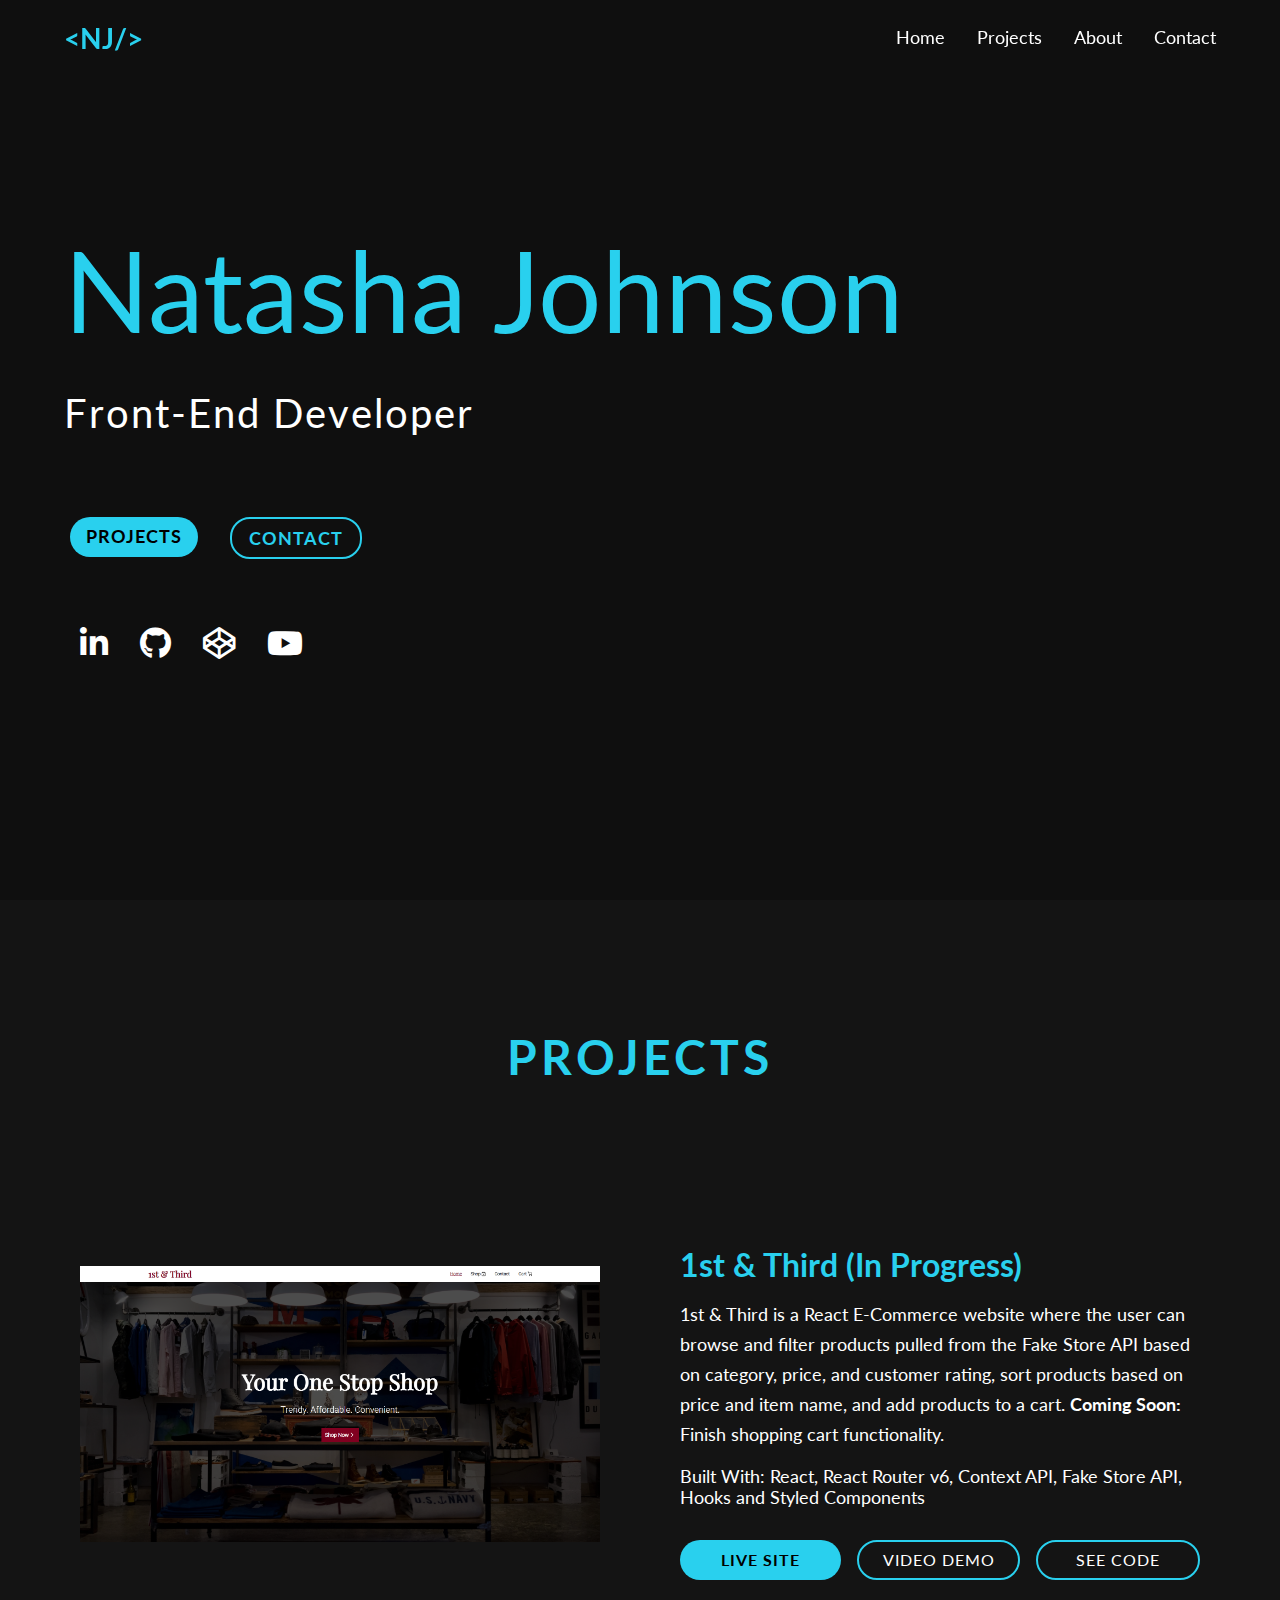
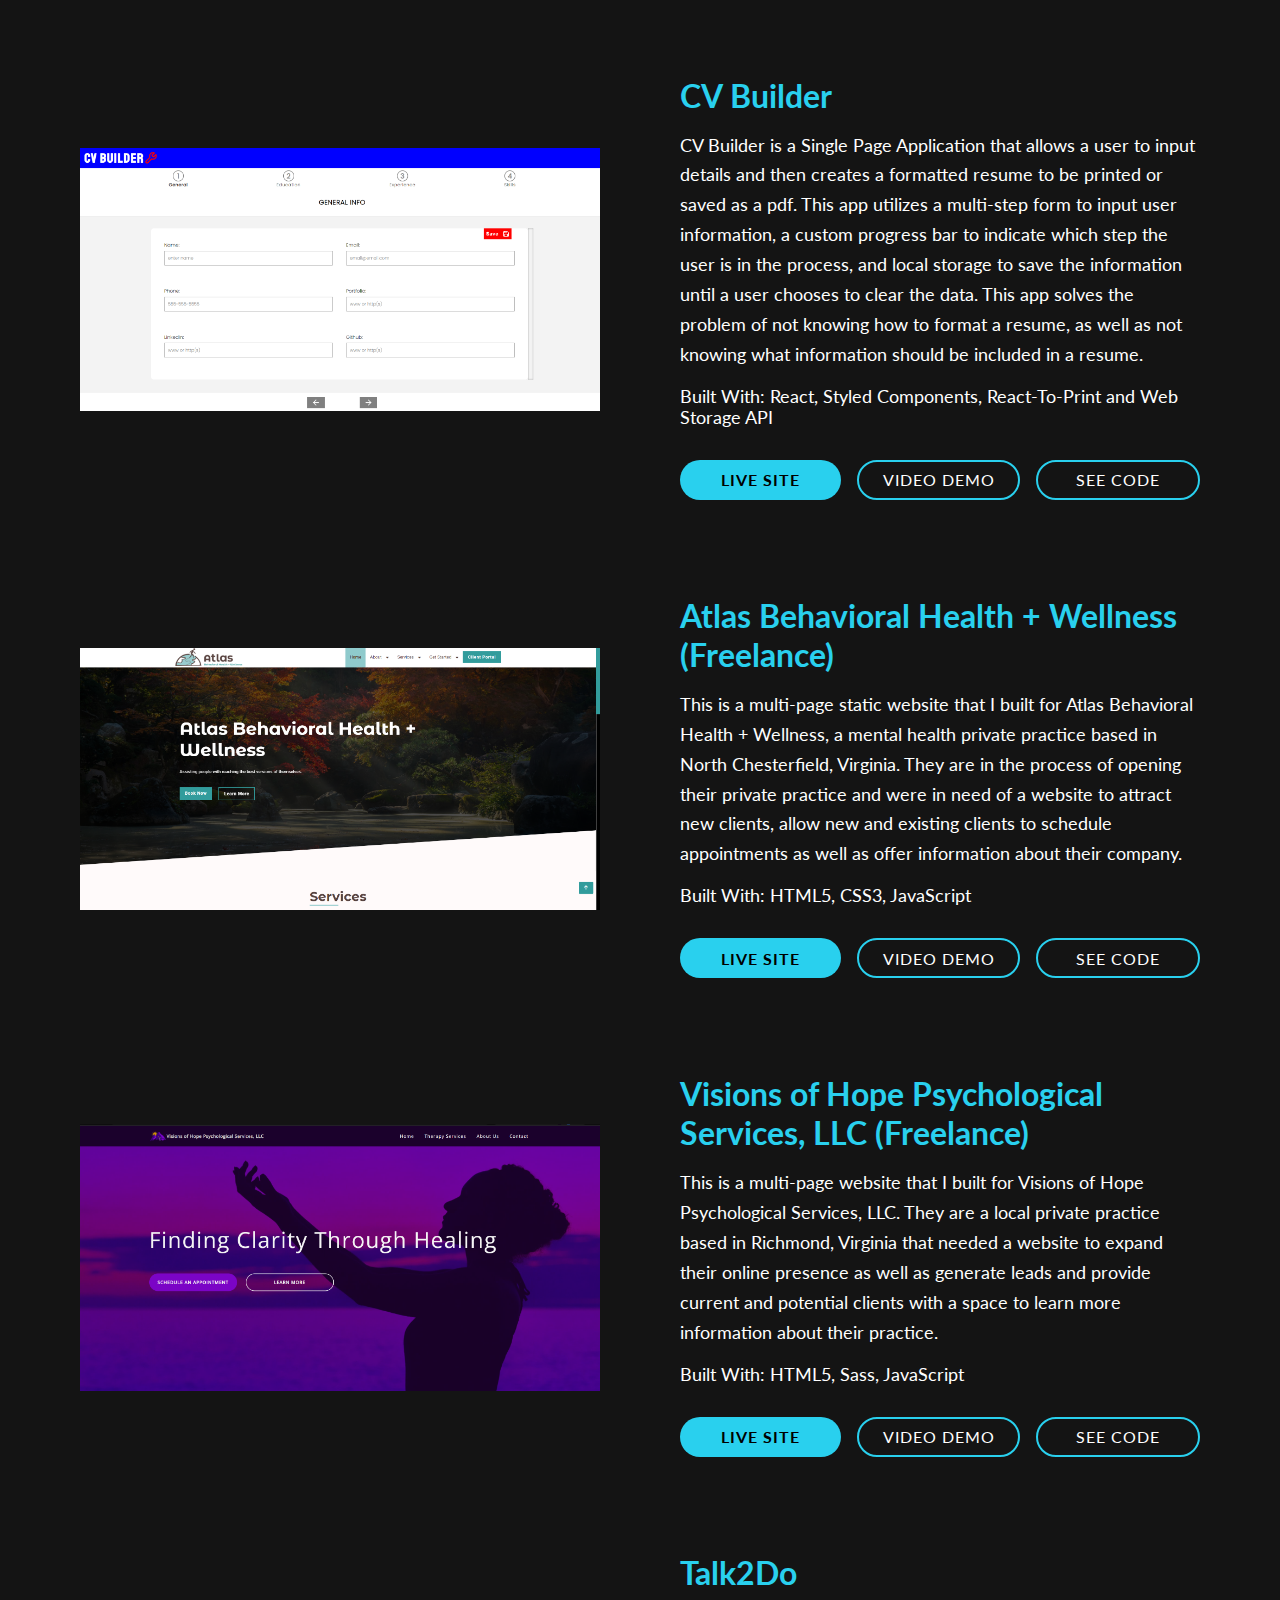
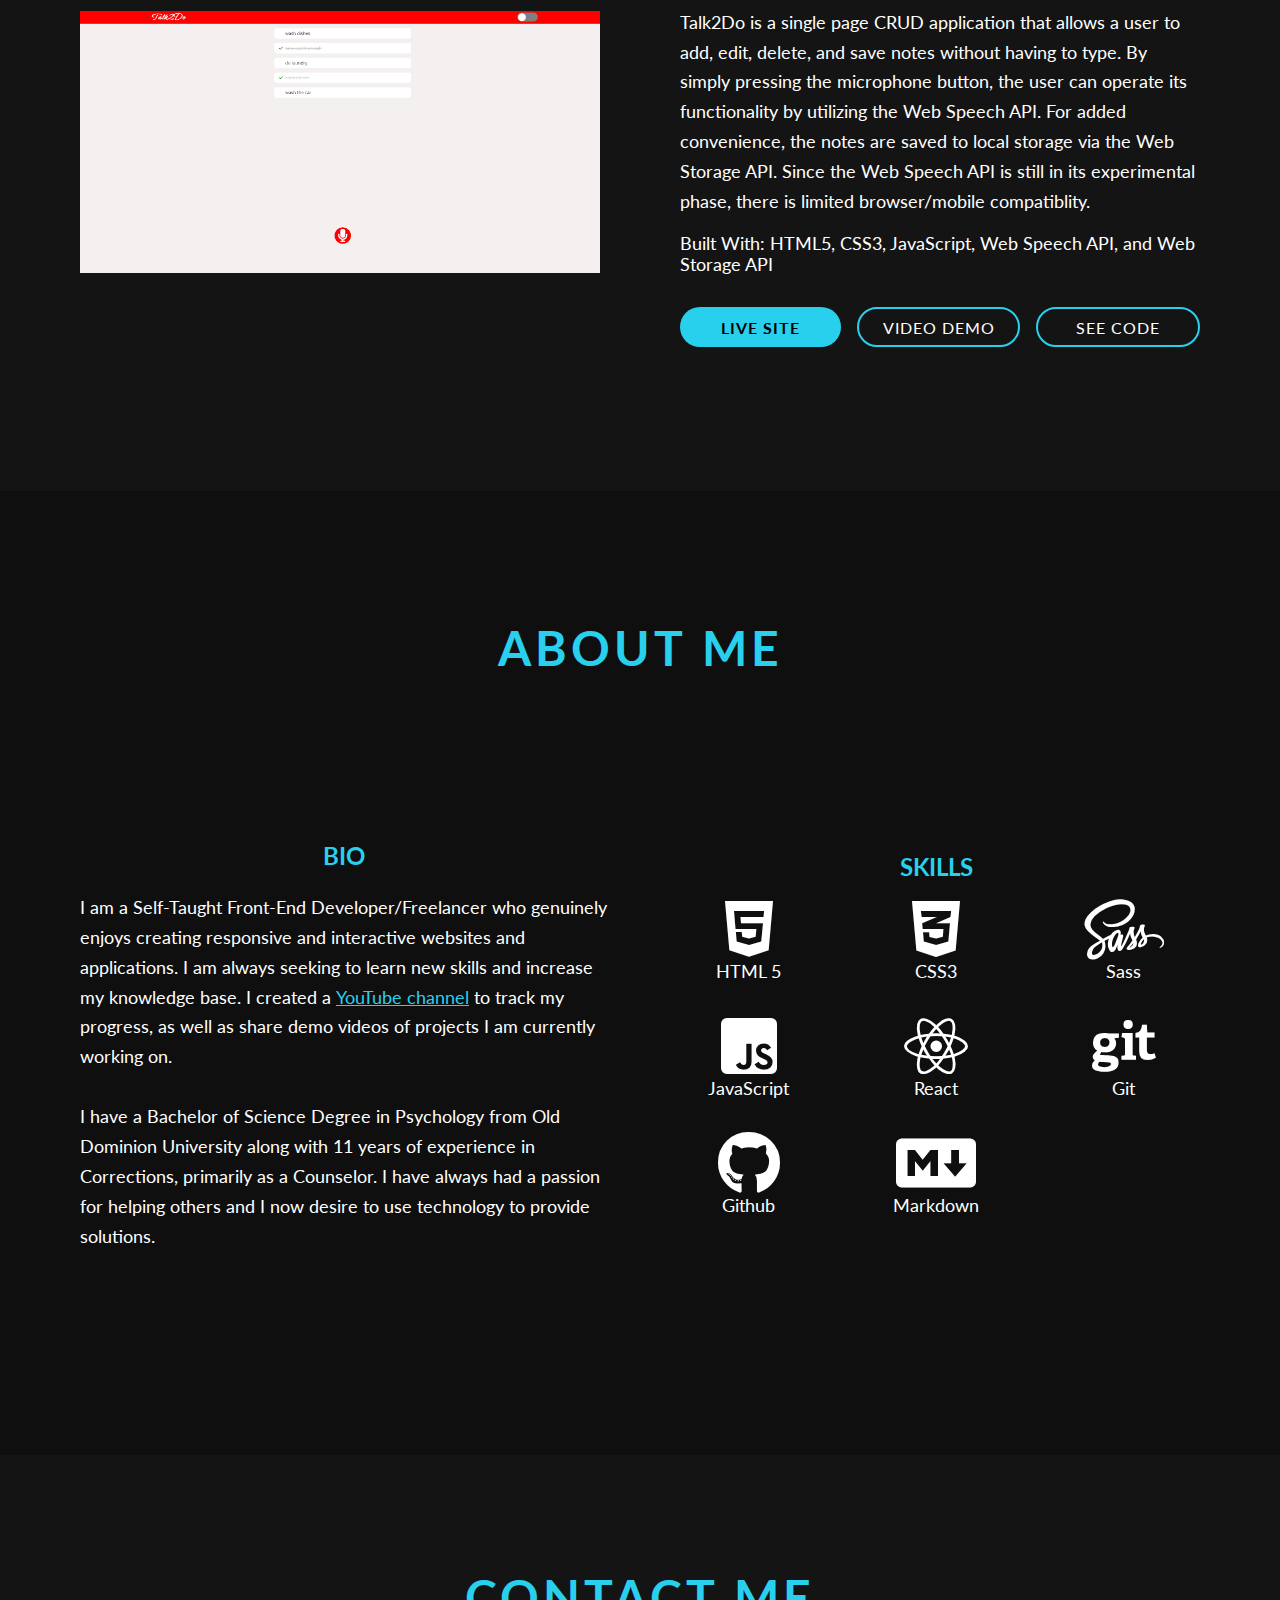
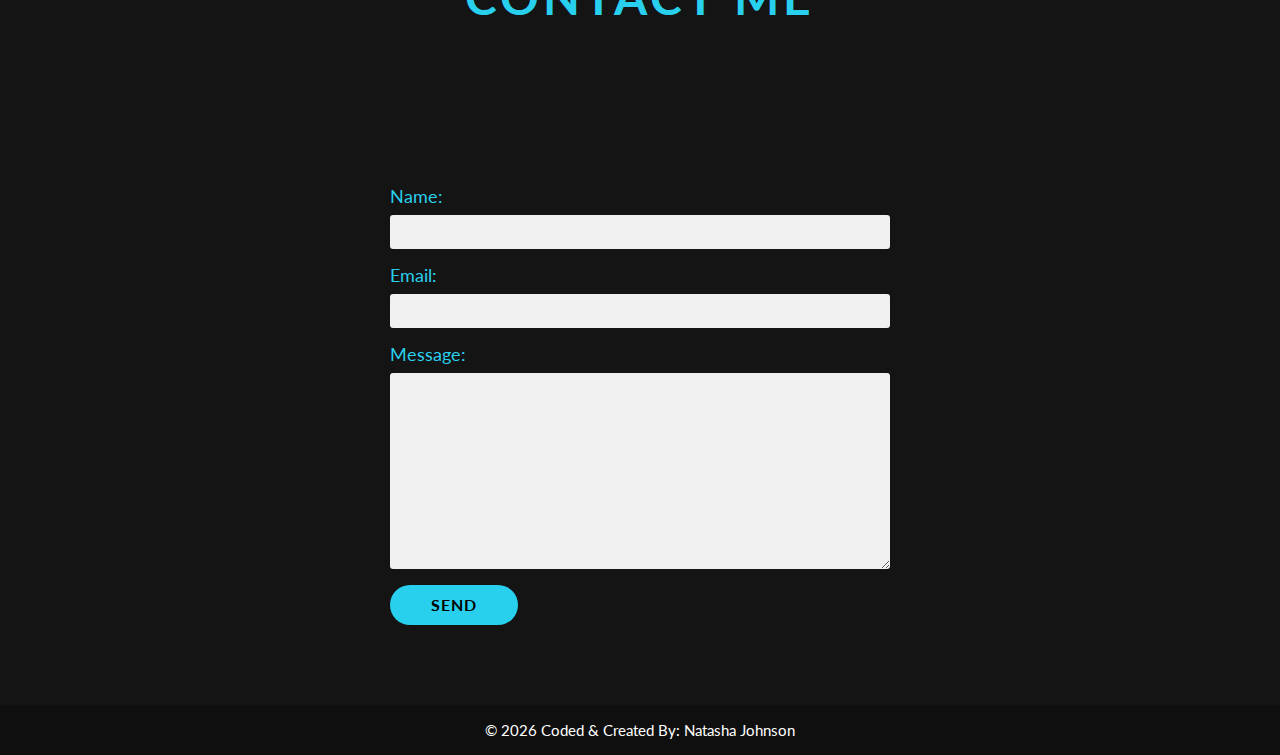
==== index.html @ 6f9e1990 "updated description" ====
<!DOCTYPE html>
<html lang="en">
  <head>
    <meta charset="UTF-8" />
    <meta http-equiv="X-UA-Compatible" content="IE=edge" />
    <meta name="viewport" content="width=device-width, initial-scale=1.0" />
    <meta name="author" content="Natasha Johnson" />
    <meta
      name="description"
      content="Front End Developer Personal Portfolio website for Natasha Johnson"
    />
    <meta
      property="og:image"
      content="https://natashajohnson.dev/portfolio.png"
    />
    <meta
      name="og:image:alt"
      content="Screenshot of Natasha Johnson's portfolio homepage"
    />
    <meta property="og:type" content="website" />
    <meta property="og:title" content="Natasha Johnson | Portfolio Site" />
    <meta
      property="og:description"
      content="My name is Natasha Johnson and I am a Self-Taught Front-End Developer who genuinely loves to create responsive and interative websites and applications."
    />
    <meta property="og:url" content="https://natashajohnson.dev/" />
    <meta
      name="twitter:image"
      content="https://natashajohnson.dev/portfolio.png"
    />
    <meta
      name="twitter:image:alt"
      content="Screenshot of Natasha Johnson's portfolio homepage"
    />
    <link
      rel="stylesheet"
      href="https://cdnjs.cloudflare.com/ajax/libs/font-awesome/5.15.4/css/all.min.css"
      integrity="sha512-1ycn6IcaQQ40/MKBW2W4Rhis/DbILU74C1vSrLJxCq57o941Ym01SwNsOMqvEBFlcgUa6xLiPY/NS5R+E6ztJQ=="
      crossorigin="anonymous"
      referrerpolicy="no-referrer"
    />
    <link rel="stylesheet" href="style.css" />
    <title>&lt;NJ&sol;&gt; Natasha Johnson | Portfolio</title>
    <script src="script.js" defer></script>
  </head>
  <body>
    <!-- header -->
    <header class="header">
      <nav class="nav center">
        <div class="nav__header">
          <a href="#home" class="nav__brand">&lt;NJ&sol;&gt;</a>
          <ul class="nav__links">
            <li><a href="#home" class="nav__link">Home</a></li>
            <li><a href="#projects" class="nav__link">Projects</a></li>
            <li><a href="#about" class="nav__link">About</a></li>
            <li><a href="#contact" class="nav__link">Contact</a></li>
          </ul>
          <span class="nav__hamburger" id="hamburger"></span>
        </div>
      </nav>
    </header>

    <aside class="sidebar">
      <ul class="sidebar__links">
        <li><a href="#home" class="sidebar__link" data-id="home">Home</a></li>
        <li>
          <a href="#projects" class="sidebar__link" data-id="projects"
            >Projects</a
          >
        </li>
        <li>
          <a href="#about" class="sidebar__link" data-id="about">About</a>
        </li>
        <li>
          <a href="#contact" class="sidebar__link" data-id="contact">Contact</a>
        </li>
      </ul>
    </aside>

    <main>
      <!-- hero section-->
      <section class="hero" id="home">
        <article class="hero__container center">
          <p class="hero__subheading">Natasha Johnson</p>
          <h1 class="hero__heading">
            <div class="hero__list">
              <span>F</span>
              <span>r</span>
              <span>o</span>
              <span>n</span>
              <span>t</span>
              <span>-</span>
              <span>E</span>
              <span>n</span>
              <span>d</span>
              <span>&nbsp;</span>
            </div>
            <div class="hero__list">
              <span>D</span>
              <span>e</span>
              <span>v</span>
              <span>e</span>
              <span>l</span>
              <span>o</span>
              <span>p</span>
              <span>e</span>
              <span>r</span>
            </div>
          </h1>
          <div class="hero__buttons">
            <a href="#projects" class="btn hero__btn--primary">Projects</a>
            <a href="#contact" class="btn hero__btn--secondary">Contact</a>
          </div>

          <ul class="contact__links center">
            <li>
              <a
                href="https://www.linkedin.com/in/natasha--johnson/"
                target="_blank"
                class="contact__link"
                rel="noopener"
                ><i class="fab fa-linkedin-in"></i
              ></a>
            </li>
            <li>
              <a
                href="https://github.com/artsycoder533"
                target="_blank"
                class="contact__link"
                rel="noopener"
                ><i class="fab fa-github"></i
              ></a>
            </li>
            <li>
              <a
                href="https://codepen.io/artsycoder"
                target="_blank"
                class="contact__link"
                rel="noopener"
                ><i class="fab fa-codepen"></i
              ></a>
            </li>
            <li>
              <a
                href="https://www.youtube.com/channel/UCOGjYAACGwNLzYcTpXnvZ_Q"
                target="_blank"
                class="contact__link"
                rel="noopener"
                ><i class="fab fa-youtube"></i
              ></a>
            </li>
          </ul>
        </article>
      </section>

      <!-- projects section -->
      <section class="projects" id="projects">
        <h2 class="section__title">Projects</h2>
        <article class="projects__container center">
          <div class="projects__card">
            <div class="projects__image">
              <img src="./1stthird_desktop.png" alt="1st & Third" class="img" />
            </div>
            <div class="projects__text">
              <h3 class="projects__title">1st & Third (In Progress)</h3>
              <p class="projects__description">
                1st & Third is a React E-Commerce website where the
                user can browse and filter products pulled from the Fake Store
                API based on category, price, and customer rating, sort products based on price and item name, and add products to a cart. <strong>Coming Soon: </strong>
                Finish shopping cart functionality.
              </p>
              <p class="projects__stack">
                Built With: React, React Router v6, Context API, Fake Store API,
                Hooks and Styled Components
              </p>
              <div class="project__buttons">
                <a
                  href="https://artsycoder533.github.io/1st-Third/"
                  target="_blank"
                  class="btn project__btn--primary"
                  type="button"
                  aria-label="1st & Third Live Site"
                  rel="noopener"
                  >Live Site</a
                >
                <a
                  href="https://www.youtube.com/playlist?list=PL2WqH02famSU0LDxXBtOHKcplOsu6QYqE"
                  class="btn project__btn--secondary"
                  rel="noopener no-referrer"
                  target="_blank"
                  >Video Demo</a
                >
                <a
                  href="https://github.com/artsycoder533/1st-Third.git"
                  target="_blank"
                  class="btn project__btn--secondary"
                  type="button"
                  aria-label="Link to Github Repository for 1st & Third"
                  rel="noopener"
                  >See Code</a
                >
              </div>
            </div>
          </div>

          <div class="projects__card">
            <div class="projects__image">
              <img
                src="cvbuilder_desktop.png"
                alt="Image of CV Builder"
                class="img"
              />
            </div>
            <div class="projects__text">
              <h3 class="projects__title">CV Builder</h3>
              <p class="projects__description">
                CV Builder is a Single Page Application that allows a user to
                input details and then creates a formatted resume to be printed
                or saved as a pdf. This app utilizes a multi-step form to input
                user information, a custom progress bar to indicate which step
                the user is in the process, and local storage to save the
                information until a user chooses to clear the data. This app
                solves the problem of not knowing how to format a resume, as
                well as not knowing what information should be included in a
                resume.
              </p>
              <p class="projects__stack">
                Built With: React, Styled Components, React-To-Print and Web
                Storage API
              </p>
              <div class="project__buttons">
                <a
                  href="https://artsycoder533.github.io/CV-Builder/"
                  target="_blank"
                  class="btn project__btn--primary"
                  type="button"
                  aria-label="Link to CV Builder Live Site"
                  rel="noopener"
                  >Live Site</a
                >
                <a
                  href="https://youtu.be/S-ACy0H7a8s"
                  target="_blank"
                  class="btn project__btn--secondary"
                  type="button"
                  aria-label="Link to Video Demo of CV Builder on Youtube"
                  rel="noopener"
                  >Video Demo</a
                >

                <a
                  href="https://github.com/artsycoder533/CV-Builder.git"
                  target="_blank"
                  class="btn project__btn--secondary"
                  type="button"
                  aria-label="Link to Github Repository of CV Builder"
                  rel="noopener"
                  >See Code</a
                >
              </div>
            </div>
          </div>

          <div class="projects__card">
            <div class="projects__image">
              <img
                src="./atlas_desktop.png"
                alt="Atlas Behavioral Health and Wellness Homepage"
                class="img"
              />
            </div>
            <div class="projects__text">
              <h3 class="projects__title">
                Atlas Behavioral Health + Wellness (Freelance)
              </h3>
              <p class="projects__description">
                This is a multi-page static website that I built for Atlas
                Behavioral Health + Wellness, a mental health private practice
                based in North Chesterfield, Virginia. They are in the process
                of opening their private practice and were in need of a website
                to attract new clients, allow new and existing clients to
                schedule appointments as well as offer information about their
                company.
              </p>
              <p class="projects__stack">Built With: HTML5, CSS3, JavaScript</p>
              <div class="project__buttons">
                <a
                  href="https://www.atlasbhw.com"
                  target="_blank"
                  class="btn project__btn--primary"
                  type="button"
                  aria-label="Link to Atlas Behavioral Health & Wellness Live Site"
                  rel="noopener"
                  >Live Site</a
                >
                <a
                  href="https://youtu.be/vayuWRdryeM"
                  class="btn project__btn--secondary"
                  rel="noopener no-referrer"
                  target="_blank"
                  >Video Demo</a
                >
                <a
                  href="https://github.com/artsycoder533/atlas-.git"
                  target="_blank"
                  class="btn project__btn--secondary"
                  type="button"
                  aria-label="Link to Github Repository for Atlas Behavioral Health & Wellness"
                  rel="noopener"
                  >See Code</a
                >
              </div>
            </div>
          </div>

          <div class="projects__card">
            <div class="projects__image">
              <img
                src="./vohps_desktop.png"
                alt="image of visions of hope Psychological services, llc homepage"
                class="img"
              />
            </div>
            <div class="projects__text">
              <h3 class="projects__title">
                Visions of Hope Psychological Services, LLC (Freelance)
              </h3>
              <p class="projects__description">
                This is a multi-page website that I built for Visions of Hope
                Psychological Services, LLC. They are a local private practice
                based in Richmond, Virginia that needed a website to expand
                their online presence as well as generate leads and provide
                current and potential clients with a space to learn more
                information about their practice.
              </p>
              <p class="projects__stack">Built With: HTML5, Sass, JavaScript</p>
              <div class="project__buttons">
                <a
                  href="https://visionsofhope-va.com/"
                  target="_blank"
                  class="btn project__btn--primary"
                  type="button"
                  aria-label="Link to Visions Of Hope Psychological Services, LLC Live Site"
                  rel="noopener"
                  >Live Site</a
                >
                <a
                  href="https://youtu.be/WwilzCSvx8k"
                  class="btn project__btn--secondary"
                  target="_blank"
                  type="button"
                  aria-label="Link to YouTube demo video of Visions of Hope Psychological Services, LLC"
                  >Video Demo</a
                >

                <a
                  href="https://github.com/artsycoder533/VOHPS-LLC.git"
                  target="_blank"
                  class="btn project__btn--secondary"
                  type="button"
                  aria-label="Link to Github Repository for Visions of Hope Psychological Services, LLC"
                  rel="noopener"
                  >See Code</a
                >
              </div>
            </div>
          </div>

          <div class="projects__card">
            <div class="projects__image">
              <img
                src="talk2do_desktop.png"
                alt="Image of Talk2Do App"
                class="img"
              />
            </div>
            <div class="projects__text">
              <h3 class="projects__title">Talk2Do</h3>
              <p class="projects__description">
                Talk2Do is a single page CRUD application that allows a user to
                add, edit, delete, and save notes without having to type. By
                simply pressing the microphone button, the user can operate its
                functionality by utilizing the Web Speech API. For added
                convenience, the notes are saved to local storage via the Web
                Storage API. Since the Web Speech API is still in its
                experimental phase, there is limited browser/mobile
                compatiblity.
              </p>
              <p class="projects__stack">
                Built With: HTML5, CSS3, JavaScript, Web Speech API, and Web
                Storage API
              </p>
              <div class="project__buttons">
                <a
                  href="https://artsycoder533.github.io/talk2do/"
                  target="_blank"
                  class="btn project__btn--primary"
                  type="button"
                  aria-label="Link to Talk2Do Live Site"
                  rel="noopener"
                  >Live Site</a
                >
                <a
                  href="https://youtu.be/fNI9YAqRuxM"
                  target="_blank"
                  class="btn project__btn--secondary"
                  type="button"
                  aria-label="Link to Video Demo of Talk2Do on Youtube"
                  rel="noopener"
                  >Video Demo</a
                >

                <a
                  href="https://github.com/artsycoder533/talk2do.git"
                  target="_blank"
                  class="btn project__btn--secondary"
                  type="button"
                  aria-label="Link to Github Repository of Talk2Do"
                  rel="noopener"
                  >See Code</a
                >
              </div>
            </div>
          </div>
        </article>
      </section>

      <!-- about section -->
      <section class="about" id="about">
        <section class="center">
          <h2 class="section__title">About Me</h2>
          <article class="about__container">
            <div class="about__bio">
              <h3 class="skills_bio">Bio</h3>
              <p>
                I am a Self-Taught Front-End Developer/Freelancer who genuinely
                enjoys creating responsive and interactive websites and
                applications. I am always seeking to learn new skills and
                increase my knowledge base. I created a
                <a
                  href="https://www.youtube.com/channel/UCOGjYAACGwNLzYcTpXnvZ_Q"
                  class="about__link"
                  target="_blank"
                  rel="noopener"
                  >YouTube channel</a
                >
                to track my progress, as well as share demo videos of projects I
                am currently working on.

                <br />
                <br />
                I have a Bachelor of Science Degree in Psychology from Old
                Dominion University along with 11 years of experience in
                Corrections, primarily as a Counselor. I have always had a
                passion for helping others and I now desire to use technology to
                provide solutions.
              </p>
            </div>
            <div class="about__skills">
              <h3 class="skills__title">Skills</h3>
              <div class="about__skilllist">
                <div>
                  <i class="fab fa-html5" alt="Html5 logo"></i>
                  <p>HTML 5</p>
                </div>
                <div>
                  <i class="fab fa-css3-alt" alt="Css3 logo"></i>
                  <p>CSS3</p>
                </div>
                <div>
                  <i class="fab fa-sass" alt="Sass logo"></i>
                  <p>Sass</p>
                </div>
                <div>
                  <i class="fab fa-js-square" alt="JavaScript logo"></i>
                  <p>JavaScript</p>
                </div>
                <div>
                  <i class="fab fa-react" alt="React logo"></i>
                  <p>React</p>
                </div>
                <div>
                  <i class="fab fa-git" alt="Git logo"></i>
                  <p>Git</p>
                </div>
                <div>
                  <i class="fab fa-github" alt="Github logo"></i>
                  <p>Github</p>
                </div>
                <div>
                  <i class="fab fa-markdown" alt="Markdown logo"></i>
                  <p>Markdown</p>
                </div>
              </div>
            </div>
          </article>
        </section>
      </section>

      <!-- contact section -->
      <section class="contact section" id="contact">
        <h2 class="section__title">Contact Me</h2>
        <section class="contact__container">
          <form
            action="https://formspree.io/f/moqybgqo"
            method="POST"
            class="contact__form"
            id="form"
          >
            <label for="name">Name:</label>
            <input type="text" name="name" id="name" required />
            <label for="email">Email:</label>
            <input type="email" name="email" id="email" required />
            <label for="message">Message:</label>
            <textarea
              name="message"
              id="message"
              cols="30"
              rows="10"
              required
            ></textarea>
            <button
              class="btn contact__button--primary"
              id="send"
              type="submit"
            >
              Send
            </button>
            <span class="contact__success"></span>
          </form>
        </section>
      </section>
    </main>
    <footer class="footer">
      <small
        >&copy <span id="date"></span> Coded & Created By: Natasha
        Johnson</small
      >
    </footer>
  </body>
</html>
---- style.css ----
/*
GOOGLE FONTS
*/
@import url("https://fonts.googleapis.com/css2?family=Lato&family=Rock+Salt&display=swap");

/*
VARIABLES
*/
:root {
  --brand-font: "Rock Salt", cursive;
  --main-font: "Lato", sans-serif;
  --header-clr: rgb(205, 177, 110);
}

/*
RESETS
*/
* {
  margin: 0;
  padding: 0;
  box-sizing: border-box;
}

html {
  scroll-behavior: smooth;
}

/*
GLOBAL STYLES
*/

body {
  font-family: var(--main-font);
  background-color: rgb(15, 15, 15);
  color: white;
  font-size: 1.1rem;
}

h1 {
  padding-top: 0;
  margin-top: 0;
}

h2 {
  color: tan;
}

h3 {
  color: red;
}

/* global styles */
ul {
  list-style-type: none;
}

a {
  text-decoration: none;
  cursor: pointer;
  display: block;
}

.page {
  height: 100vh;
}

.center {
  max-width: 1200px;
  width: 90vw;
  margin: auto;
}

.section__title {
  text-align: center;
  text-transform: uppercase;
  font-size: 2.5rem;
  letter-spacing: 0.05rem;
  padding: 2rem;
  color: rgb(41, 208, 238);
  letter-spacing: 0.25rem;
}

@media screen and (min-width: 768px) {
  .section__title {
    font-size: 3rem;
    padding: 4rem;
  }
}

.btn {
  text-transform: uppercase;
  font-family: var(--main-font);
  border-radius: 20px;
  background: transparent;
  border: 2px solid white;
  width: 8rem;
  height: 2.5rem;
  font-size: 1rem;
  cursor: pointer;
  display: flex;
  justify-content: center;
  align-items: center;
  letter-spacing: 1px;
}

.btn:hover {
  opacity: 0.8;
}

hr {
  margin: 1rem 0;
}

/*
NAVBAR
*/
.header {
  position: fixed;
  height: 75px;
  width: 100%;
  top: 0;
  left: 0;
  z-index: 3;
  background-color: rgb(15, 15, 15);
  transition: all 0.5s;
  display: grid;
  place-items: center;
}

header.sticky {
  height: 50px;
}

.nav__header {
  display: flex;
  justify-content: space-between;
  align-items: center;
  height: 100%;
  width: 100%;
}

.nav__brand {
  color: rgb(41, 208, 238);
  font-size: 1.75rem;
  font-weight: bold;
}

.nav__hamburger {
  display: block;
  width: 2rem;
  height: 0.25rem;
  cursor: pointer;
  background: transparent;
  background: rgb(41, 208, 238);
  transition: all ease 0.2s;
}

.nav__hamburger::before {
  content: "";
  position: absolute;
  transform: translateY(8px);
  width: 2rem;
  height: 0.25rem;
  background: rgb(41, 208, 238);
  transition: all ease 0.3s;
  cursor: pointer;
}

.nav__hamburger::after {
  content: "";
  position: absolute;
  transform: translateY(-8px);
  width: 2rem;
  height: 0.25rem;
  background: rgb(41, 208, 238);
  background: white;
  transition: all ease 0.3s;
  cursor: pointer;
}

.open {
  background: transparent;
  transition: all ease 0.3s;
}

.open::before {
  transform: rotate(45deg);
  transition: all ease-in-out 0.3s;
}

.open::after {
  transform: rotate(-45deg);
  transition: all ease-in-out 0.3s;
}

.nav__link {
  color: white;
}

.nav__link:visited {
  color: white;
}

.nav__link:hover {
  border-bottom: 2px solid rgb(41, 208, 238);
}

.nav__links {
  display: none;
}

/***
media queries tablet
***/

@media screen and (min-width: 768px) {
  .header {
    width: 100%;
    height: 75px;
    display: grid;
    place-items: center;
  }

  .nav {
    position: fixed;
  }

  .nav__header {
    display: grid;
    grid-template-columns: 1fr 1fr;
    align-items: center;
    justify-content: center;
  }

  .nav__links {
    height: 100%;
    display: flex;
    justify-content: flex-end;
    align-items: center;
  }

  .nav__link {
    display: block;
    margin-left: 2rem;
  }

  .nav__hamburger {
    display: none;
  }
}

/*
SIDEBAR
*/
.sidebar {
  position: fixed;
  height: calc(100vh - 75px);
  width: 100vw;
  transform: translateX(-100%);
  transition: 0.3s;
  background: rgb(15, 15, 15);
  display: flex;
  justify-content: center;
  align-items: center;
  z-index: 1;
  height: 100vh;
}

.sidebar__links {
  margin: 0;
  padding: 0;
}

.sidebar__links li {
  position: relative;
  overflow: hidden;
  margin: 10px 0px;
}

.sidebar__links li::before {
  content: "";
  position: absolute;
  top: 25%;
  transform: translateY(-50%);
  width: 50%;
  height: 1px;
  background: rgb(41, 208, 238);
  left: -100%;
  transition: 0.3s;
}

.sidebar__links li:hover::before {
  left: 100%;
}

.sidebar__link {
  padding: 2rem;
  font-size: 2rem;
  font-weight: 900;
  color: white;
  letter-spacing: 0.2rem;
  text-transform: uppercase;
  position: relative;
  display: block;
  text-align: center;
  margin: 0;
  transition: 0.3s;
  color: transparent;
}

.sidebar__link::before {
  content: attr(data-id);
  position: absolute;
  top: 0;
  left: 0;
  width: 100%;
  padding: 5px 0;
  color: white;
  box-sizing: border-box;
  transition: 0.3s;
  transition-delay: 0.15s;
  -webkit-clip-path: polygon(0 0, 100% 0, 100% 50%, 0 50%);
  clip-path: polygon(0 0, 100% 0, 100% 50%, 0 50%);
}

.sidebar__link::after {
  content: attr(data-id);
  position: absolute;
  top: 0;
  left: 0;
  width: 100%;
  padding: 5px 0;
  color: white;
  box-sizing: border-box;
  transition: 0.3s;
  transition-delay: 0.15s;
  -webkit-clip-path: polygon(0 50%, 100% 50%, 100% 100%, 0% 100%);
  clip-path: polygon(0 50%, 100% 50%, 100% 100%, 0% 100%);
}

.sidebar__link:hover {
  color: transparent;
}

.sidebar__link:hover::before {
  color: rgb(41, 208, 238);
  transform: translate(10px, -3px);
}

.sidebar__link:hover::after {
  color: rgb(41, 208, 238);
  transform: translate(-10px, 3px);
}

.show {
  transform: translateX(0);
  transition: 0.3s;
}

/*
hero section
*/

.hero {
  display: flex;
  flex-direction: column;
  align-items: center;
  justify-content: center;
  width: 100%;
  height: 100vh;
}

.hero__container {
  margin: 0;
  padding: 0;
  display: flex;
  flex-direction: column;
  justify-content: center;
  gap: 1rem;
  color: rgb(41, 208, 238);
  position: relative;
}

/* heading transition */
.hero__list {
  display: flex;
  justify-content: center;
}

.hero__list span {
  letter-spacing: 2px;
  transition: 0.5s;
  font-size: clamp(2rem, 2.5rem, 3rem);
  color: white;
  font-weight: lighter;
}

.hero__list:hover span {
  transform: rotate(45deg) translateY(-50px);
  opacity: 0;
  -webkit-filter: blur(5px);
  filter: blur(5px);
}

span:nth-child(1) {
  transition-delay: 0;
}

span:nth-child(2) {
  transition-delay: 0.05s;
}

span:nth-child(3) {
  transition-delay: 0.1s;
}

span:nth-child(4) {
  transition-delay: 0.15s;
}

span:nth-child(5) {
  transition-delay: 0.2s;
}

span:nth-child(6) {
  transition-delay: 0.25s;
}

span:nth-child(7) {
  transition-delay: 0.3s;
}

span:nth-child(8) {
  transition-delay: 0.35s;
}

span:nth-child(9) {
  transition-delay: 0.4s;
}

span:nth-child(10) {
  transition-delay: 0.45s;
}

span:nth-child(11) {
  transition-delay: 0.5s;
}

span:nth-child(12) {
  transition-delay: 0.55s;
}

span:nth-child(13) {
  transition-delay: 0.6s;
}

span:nth-child(14) {
  transition-delay: 0.65s;
}

span:nth-child(15) {
  transition-delay: 0.7s;
}

span:nth-child(16) {
  transition-delay: 0.75s;
}

span:nth-child(17) {
  transition-delay: 0.8s;
}

span:nth-child(18) {
  transition-delay: 0.85s;
}

span:nth-child(19) {
  transition-delay: 0.9s;
}

.hero__btn--secondary,
.hero__btn--primary {
  font-weight: bold;
  padding: 1.2rem 4rem;
  font-size: 1.1rem;
}

.hero__btn--secondary {
  margin-left: 2rem;
  cursor: pointer;
  text-align: center;
  background: transparent;
  border: 2px solid rgb(41, 208, 238);
  color: rgb(41, 208, 238);
}

.hero__btn--secondary:hover {
  background: rgb(41, 208, 238);
  color: black;
}

.hero__btn--primary {
  background: rgb(41, 208, 238);
  color: black;
  font-weight: bold;
  margin-left: 0.35rem;
  cursor: pointer;
  text-align: center;
  border: none;
}

.hero__btn--primary:hover {
  background: white;
}

.hero__btn--primary:visited {
  color: black;
}

.hero__subheading {
  margin-bottom: 1rem;
  color: rgb(41, 208, 238);
  font-size: 4rem;
  text-align: center;
}

.hero__heading {
  display: block;
  font-size: 2rem;
  margin: 0;
}

.hero__buttons {
  margin-top: 4rem;
  display: flex;
  justify-content: center;
}

.contact__links {
  display: flex;
  justify-content: flex-start;
  padding-top: 2rem;
  align-items: center;
  justify-content: center;
}

.contact__link {
  font-size: 2rem;
  margin: 1rem;
}

.contact__link:link {
  color: white;
}

.contact__link:visited {
  color: white;
}

.contact__link:hover {
  color: rgb(41, 208, 238);
}

/* media queries */
@media screen and (min-width: 1100px) {
  .hero__heading {
    display: flex;
  }

  .hero__subheading {
    font-size: 7rem;
    text-align: left;
  }

  .contact__links,
  .hero__buttons,
  .hero__list {
    justify-content: flex-start;
  }
}

/*
projects section
*/
.projects {
  width: 100%;
  display: grid;
  place-items: center;
  background: rgb(20, 20, 20);
  padding-bottom: 8rem;
}

.projects__container {
  display: flex;
  flex-direction: column;
  gap: 3rem;
}

.projects .section__title {
  margin: 4rem 0;
}

.projects__card {
  width: 100%;
  display: grid;
  grid-template-columns: 1fr;
  gap: 3rem;
}

.projects__text {
  display: flex;
  flex-direction: column;
  justify-content: space-between;
  text-align: left;
  padding: 1rem;
}

.projects__title {
  padding: 1rem 0;
  color: rgb(41, 208, 238);
  font-size: 2rem;
}

.projects__stack {
  padding: 1rem 0;
}

.project__buttons {
  display: flex;
  gap: 1rem;
  flex-wrap: wrap;
  justify-content: flex-start;
  margin-top: 1rem;
}

.project__btn--primary,
.project__btn--secondary {
  padding: 0.15rem 0.25rem;
  width: 100%;
  text-align: center;
}

.project__btn--primary {
  background: rgb(41, 208, 238);
  color: black;
  font-weight: bold;
  border: none;
}

.project__btn--primary:hover {
  background: white;
}

.project__btn--primary:visited {
  color: black;
}

.project__btn--secondary {
  color: white;
  border: 2px solid rgb(41, 208, 238);
}

.project__btn--secondary:hover {
  background: rgb(41, 208, 238);
  color: black;
}

.projects__image {
  width: 100%;
  height: 100%;
  flex: 1;
}

.img {
  width: 100%;
  height: 100%;
  display: block;
  -o-object-fit: contain;
  object-fit: contain;
  border-radius: 10px;
  padding: 1rem;
}

.project__text {
  padding: 1rem;
}

.projects__description {
  line-height: 1.7;
}

.projects__wakatime {
  padding-top: 1rem;
}

@media screen and (min-width: 992px) {
  .projects__card {
    grid-template-columns: 1fr 1fr;
    border-bottom: none;
  }

  .projects__image {
    display: grid;
    place-items: center;
  }

  .projects_image .img {
    -o-object-fit: contain;
    object-fit: contain;
    padding: 0;
  }

  .project__buttons {
    flex-wrap: nowrap;
  }
}

/* about section */
.about {
  width: 100%;
  min-height: 100vh;

  padding-bottom: 6rem;
}

.about__container {
  height: 100%;
  display: flex;
  flex-direction: column;
  padding: 1rem;
  gap: 4rem;
}

.about .section__title {
  margin: 4rem 0;
}

.about__bio {
  height: 100%;
  margin-bottom: 4rem;
  line-height: 1.7;
}

.about__link {
  display: inline-block;
  text-decoration: underline;
  color: rgb(41, 208, 238);
}

.about__link:hover,
.about__link:focus {
  font-weight: bold;
}

.skills__title,
.skills_bio {
  color: rgb(41, 208, 238);
  padding: 1rem 0;
  text-align: center;
  text-transform: uppercase;
  font-size: 1.5rem;
}

.about__skills {
  padding-top: 1rem;
}

.about__skilllist {
  display: grid;
  grid-template-columns: 1fr 1fr 1fr;
  grid-template-columns: auto auto auto;
  gap: 2rem;
}

.about__skilllist div {
  width: 100%;
  height: 100%;
  display: flex;
  flex-direction: column;
  justify-content: center;
  align-items: center;
}

.about__skilllist div p {
  color: white;
  text-align: center;
}

.about__skills i {
  font-size: 4rem;
}

@media screen and (min-width: 992px) {
  .about__container {
    display: grid;
    grid-template-columns: 1fr 1fr;
  }
}

/* contact section */
.contact {
  display: grid;
  place-items: center;
  margin-top: 4rem;
  min-height: calc(100vh - 50px);
  background: rgb(20, 20, 20);
}

.contact__container {
  display: flex;
  flex-direction: column;
  justify-content: center;
  align-items: center;
  width: 100%;
}

.contact__form {
  display: flex;
  flex-direction: column;
  width: 90vw;
  max-width: 500px;
}

label {
  padding-bottom: 0.5rem;
  color: rgb(41, 208, 238);
}

input {
  margin-bottom: 1rem;
  padding: 0.5rem 0.5rem 0.5rem 1rem;
  background: rgb(240, 240, 240);
  font-size: 1rem;
  border: none;
  border-radius: 3px;
}

textarea {
  background: rgb(240, 240, 240);
  font-size: 1rem;
  padding: 0.5rem 0.5rem 0.5rem 1rem;
  border-radius: 3px;
  border: none;
}

.contact__button--primary {
  margin-top: 1rem;
  background: rgb(41, 208, 238);
  color: black;
  font-weight: bold;
  border: none;
}

.contact__button--primary:hover {
  background: white;
}

.contact__success {
  padding: 1rem 0;
  visibility: hidden;
}

.visible {
  visibility: visible;
}

.footer {
  text-align: center;
  padding: 0.5rem;
  height: 50px;
  display: flex;
  align-items: center;
  justify-content: center;
}

@media screen and (min-width: 992px) {
  .contact {
    margin-top: 0;
  }
}

/* scrollbar */
::-webkit-scrollbar {
  width: 1.5em;
}

::-webkit-scrollbar-track {
  background: black;
  border-radius: 10px;
  border: 1px solid white;
}

::-webkit-scrollbar-thumb {
  background: rgb(41, 208, 238);
  border-radius: 10px;
}
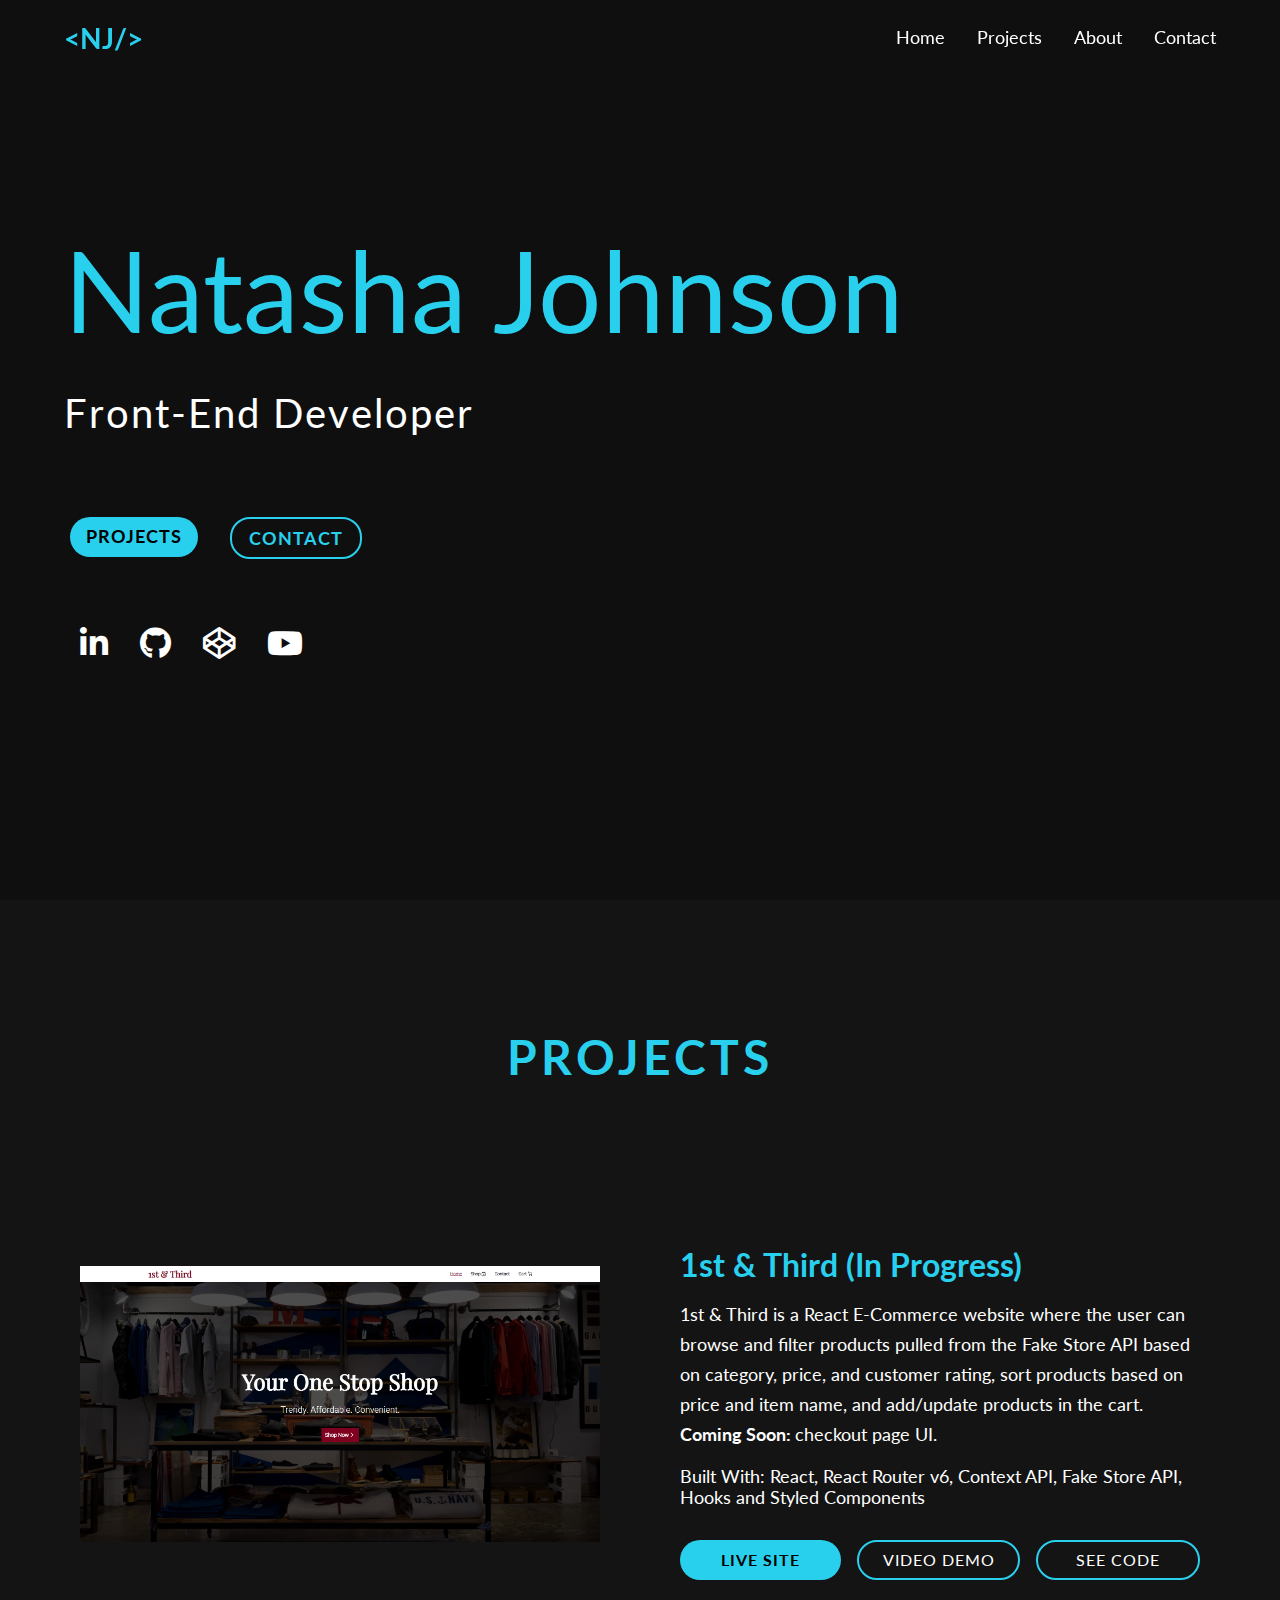
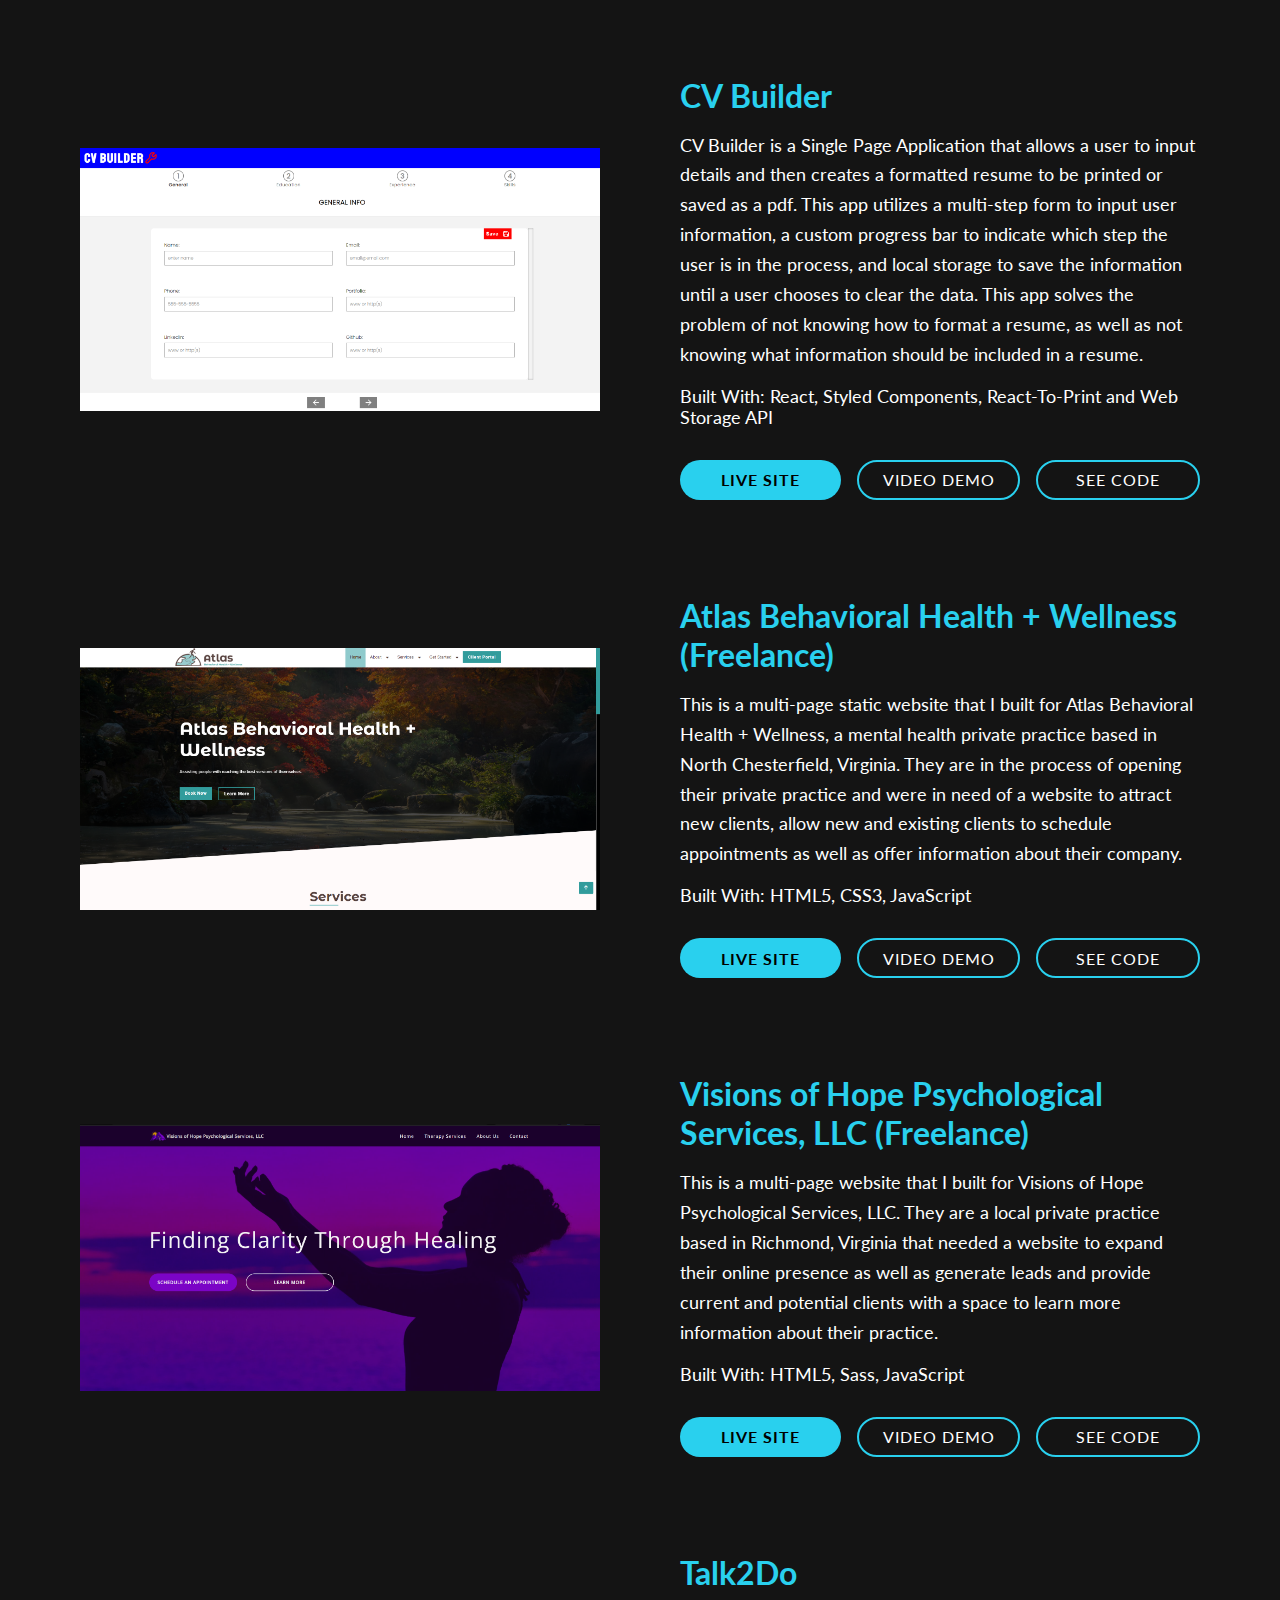
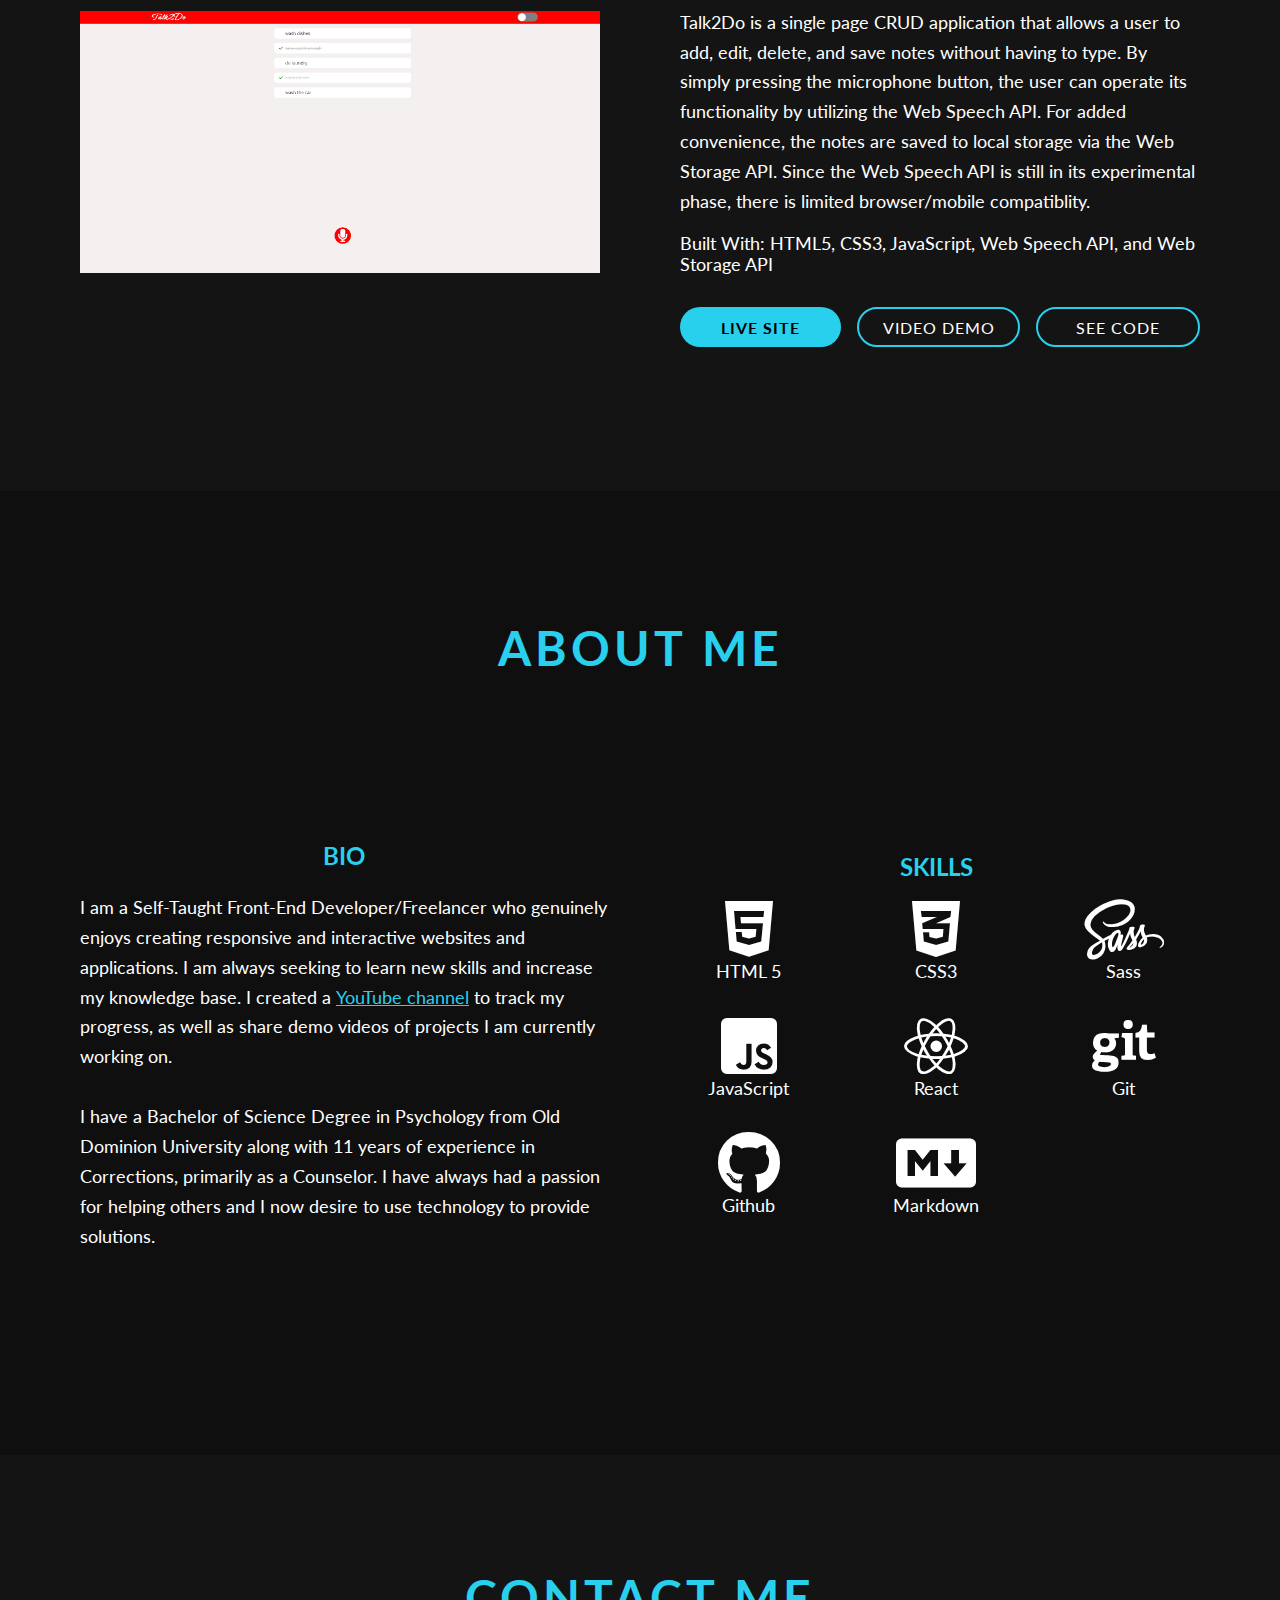
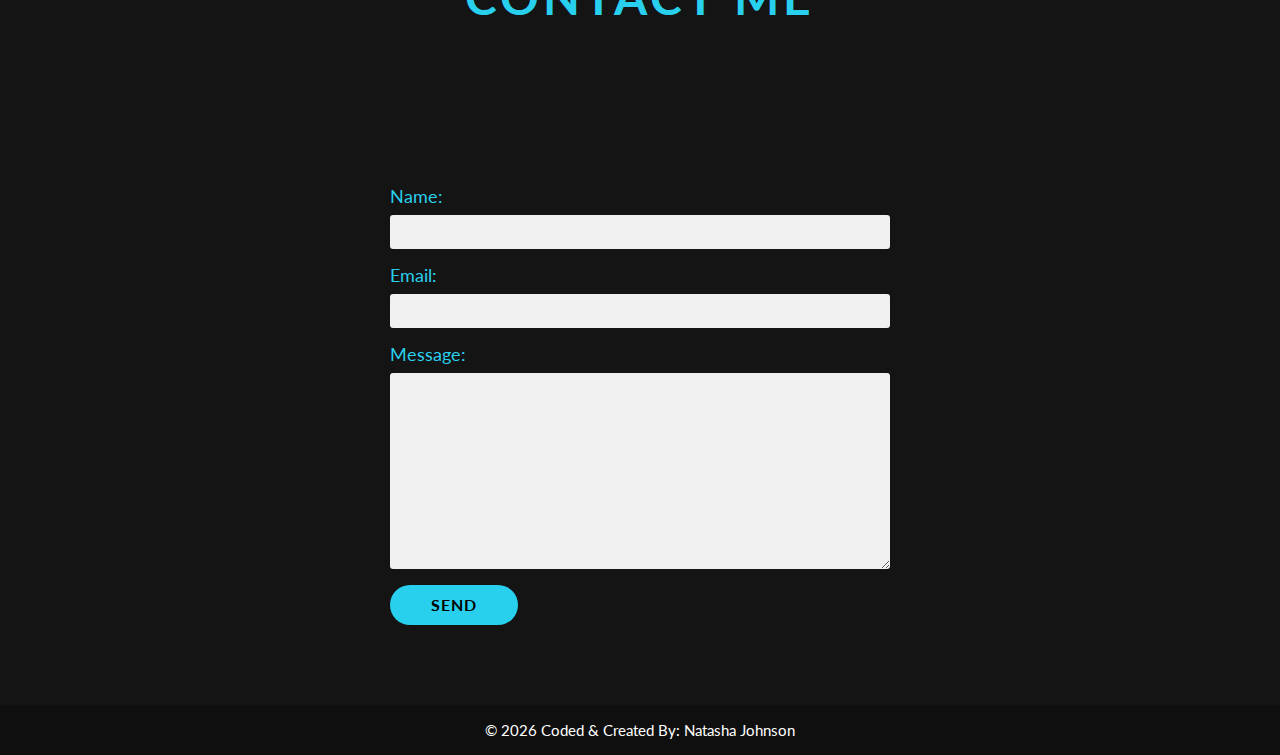
==== commit 45000462: "updated project description" ====
--- a/index.html
+++ b/index.html
@@ -166,8 +166,8 @@
               <p class="projects__description">
                 1st & Third is a React E-Commerce website where the
                 user can browse and filter products pulled from the Fake Store
-                API based on category, price, and customer rating, sort products based on price and item name, and add products to a cart. <strong>Coming Soon: </strong>
-                Finish shopping cart functionality.
+                API based on category, price, and customer rating, sort products based on price and item name, and add/update products in the cart. <strong>Coming Soon: </strong>
+                checkout page UI.
               </p>
               <p class="projects__stack">
                 Built With: React, React Router v6, Context API, Fake Store API,
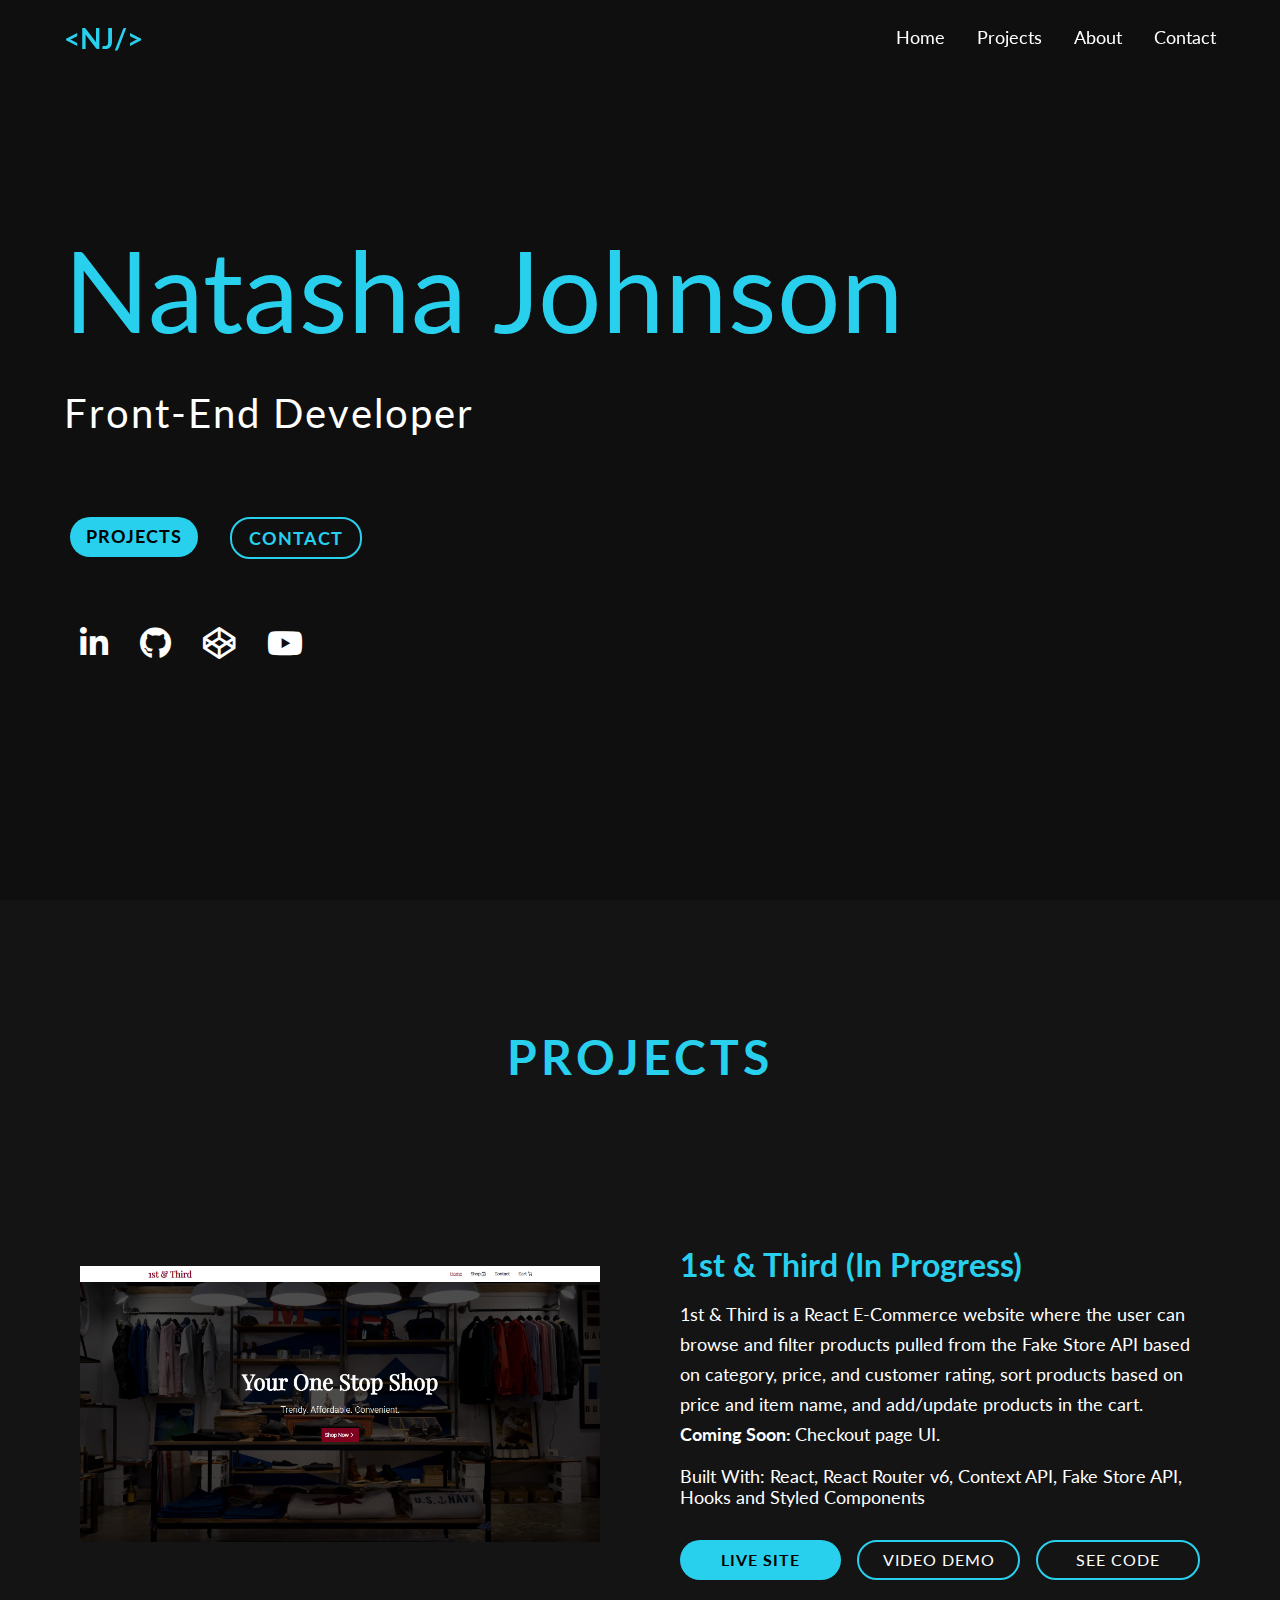
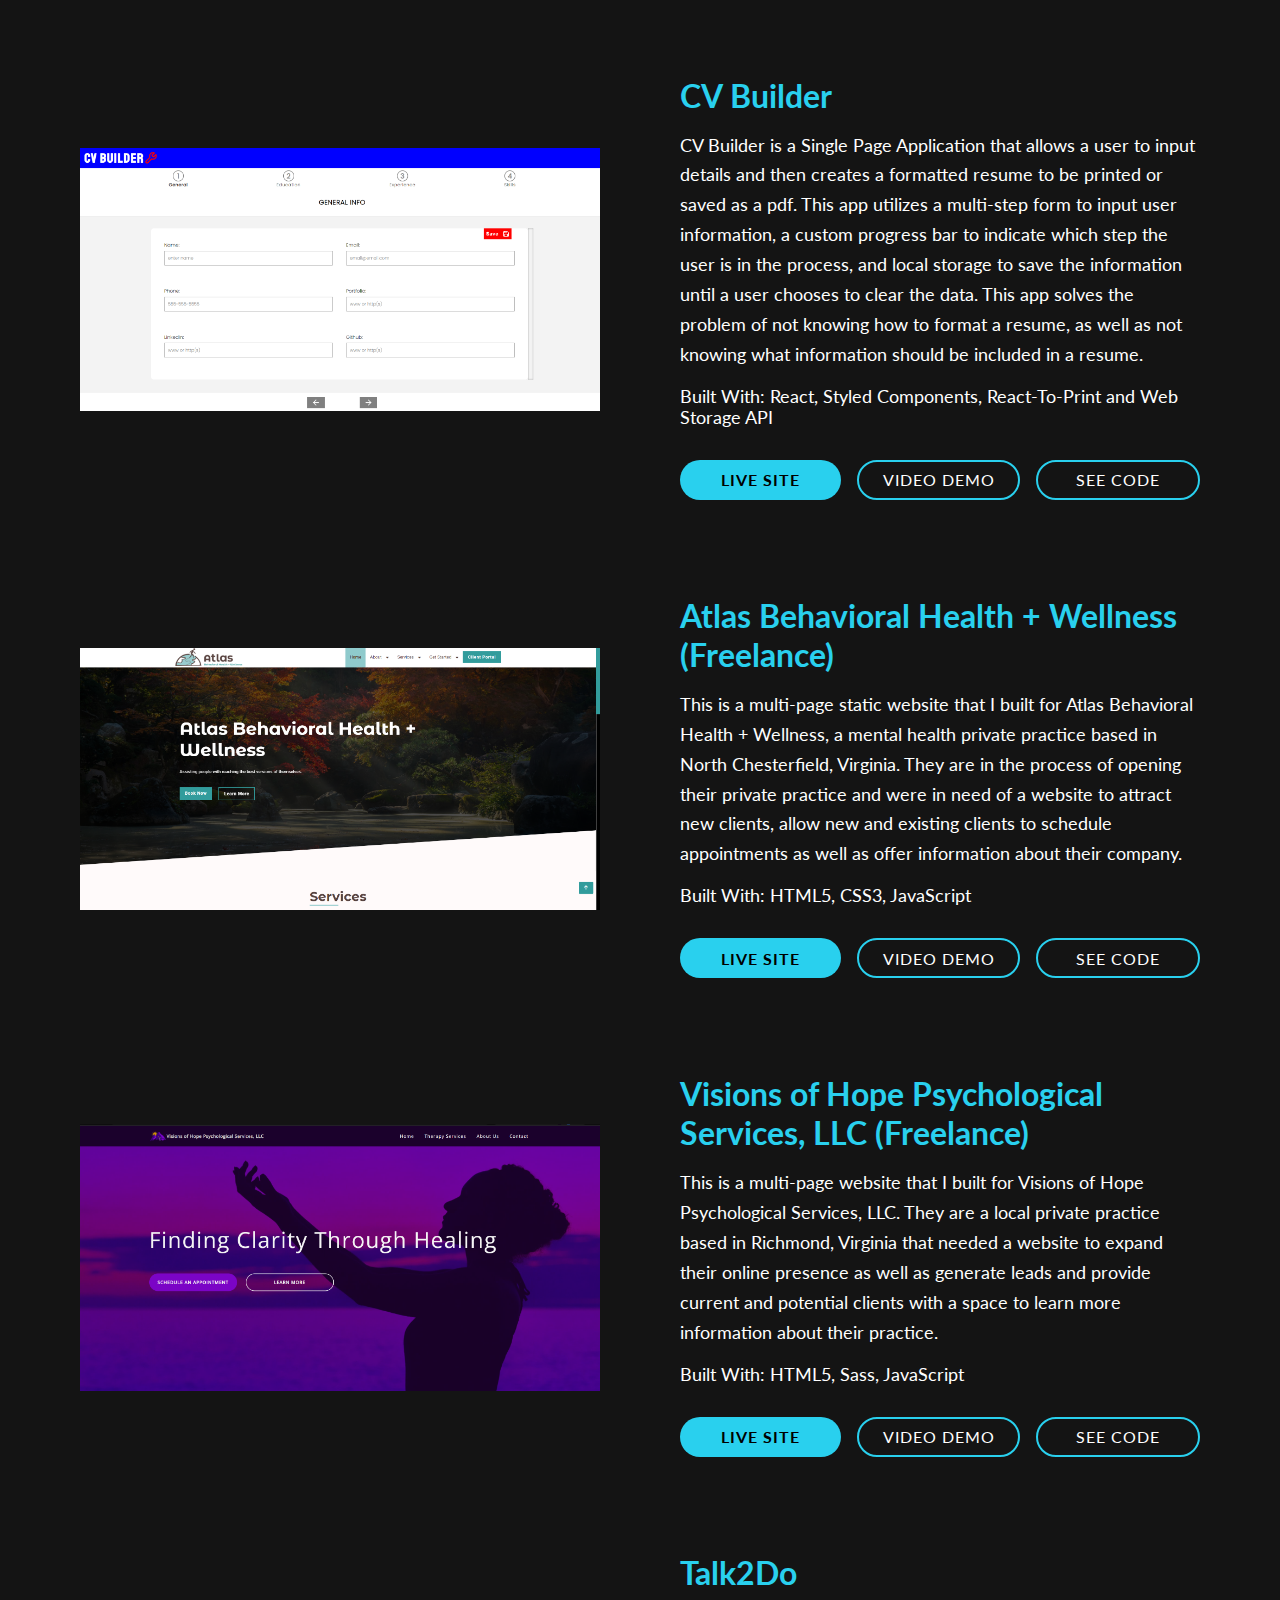
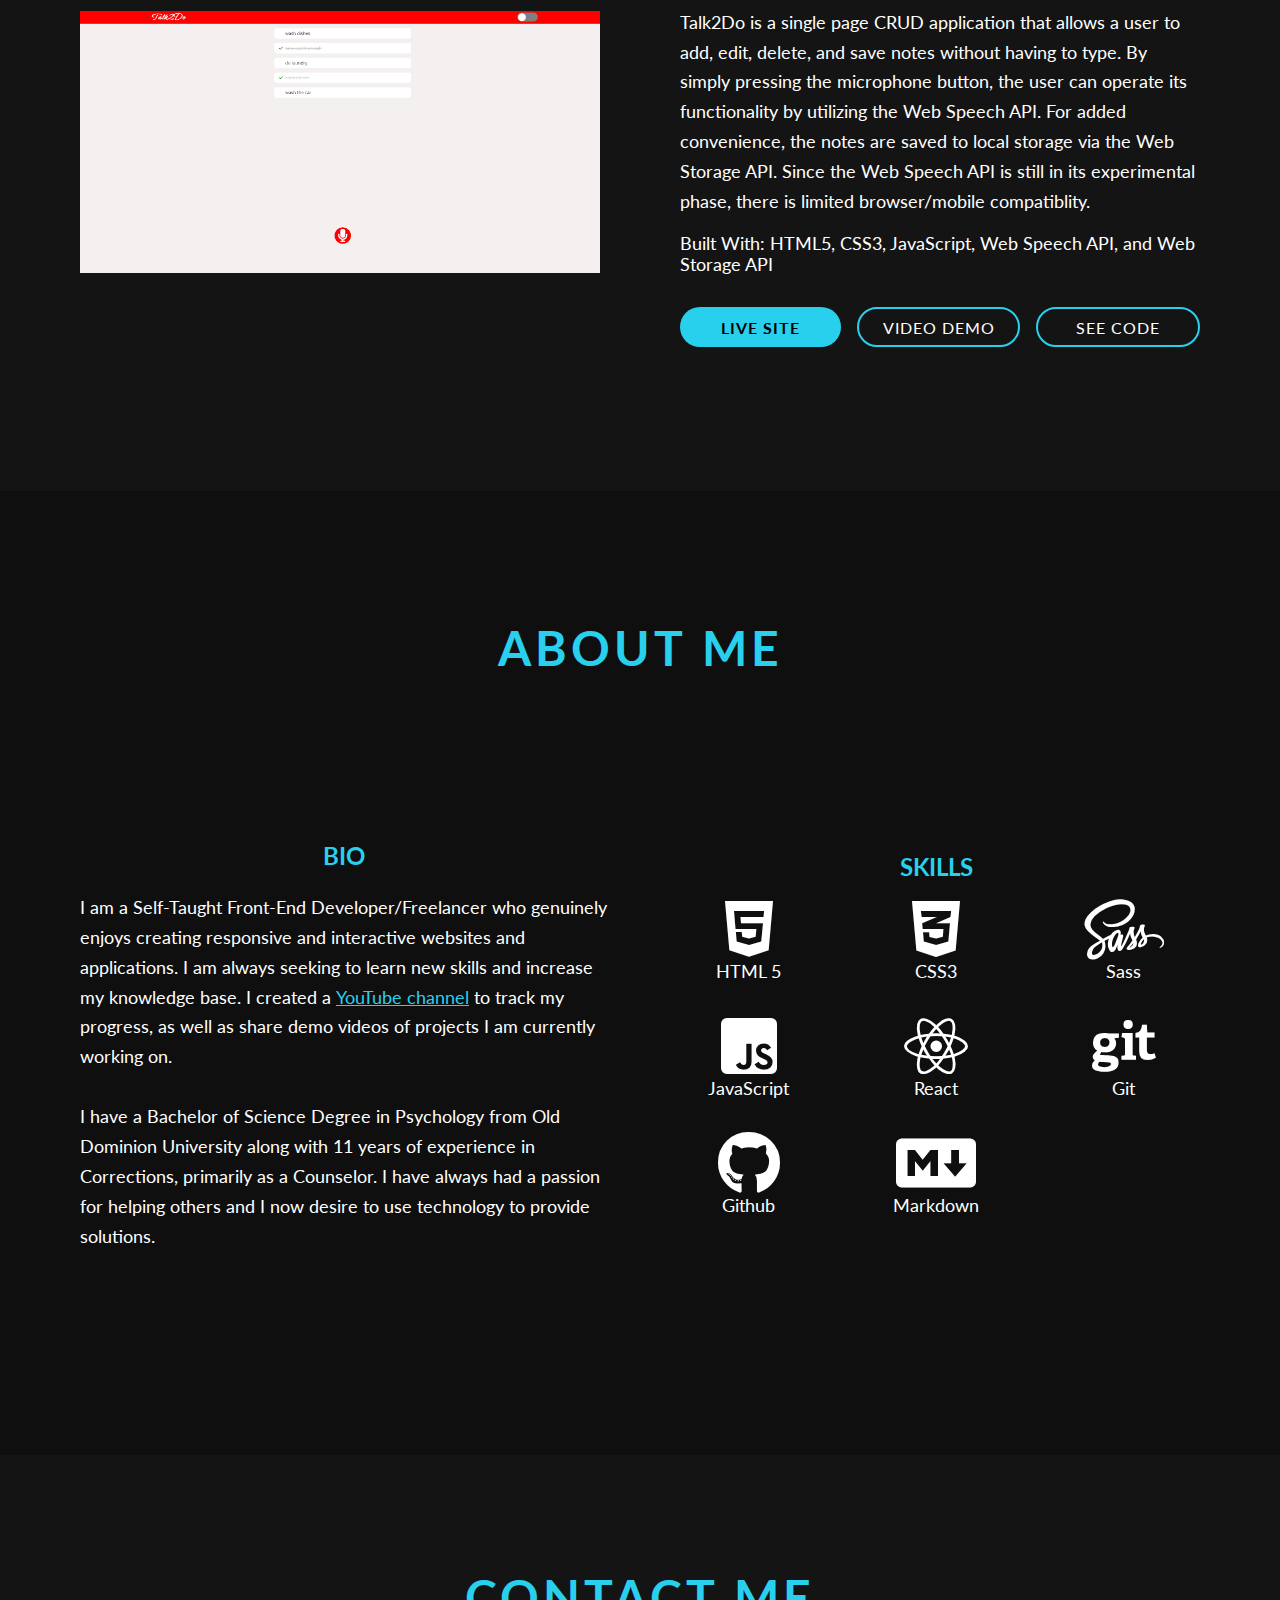
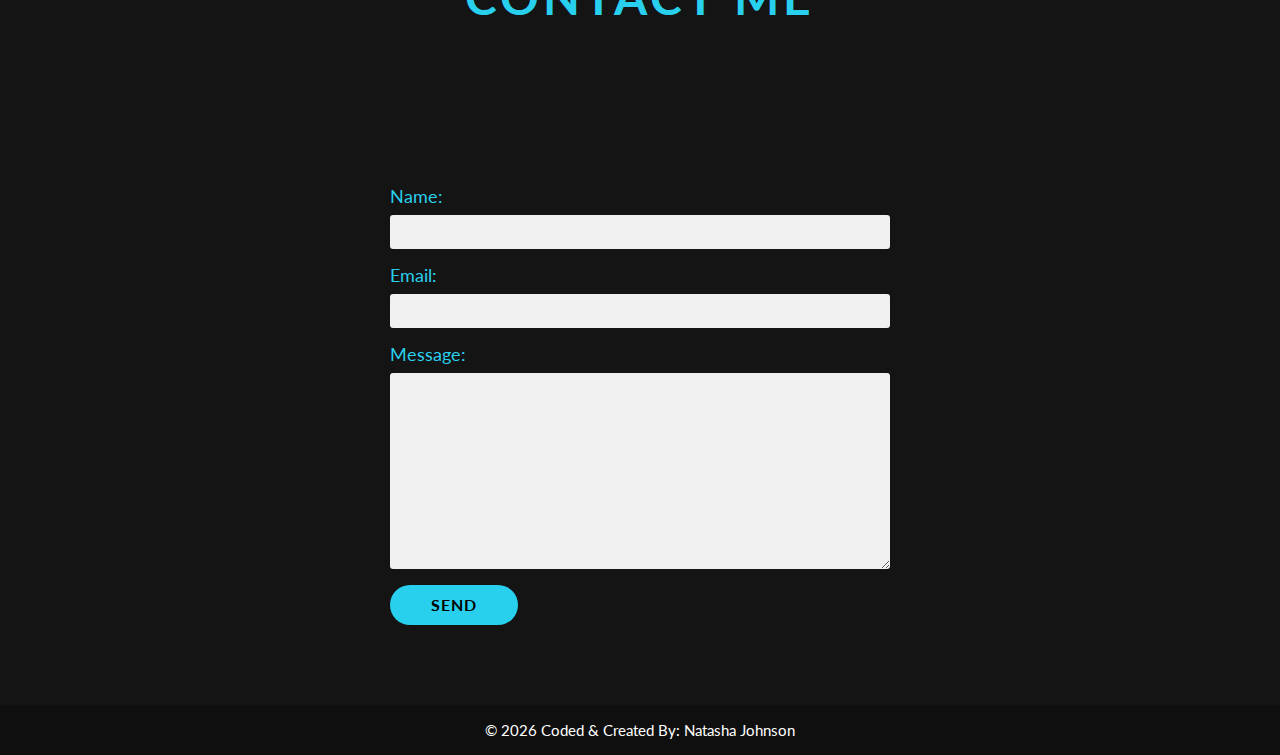
==== commit 54954f70: "capitalized checkout in project description" ====
--- a/index.html
+++ b/index.html
@@ -167,7 +167,7 @@
                 1st & Third is a React E-Commerce website where the
                 user can browse and filter products pulled from the Fake Store
                 API based on category, price, and customer rating, sort products based on price and item name, and add/update products in the cart. <strong>Coming Soon: </strong>
-                checkout page UI.
+                Checkout page UI.
               </p>
               <p class="projects__stack">
                 Built With: React, React Router v6, Context API, Fake Store API,
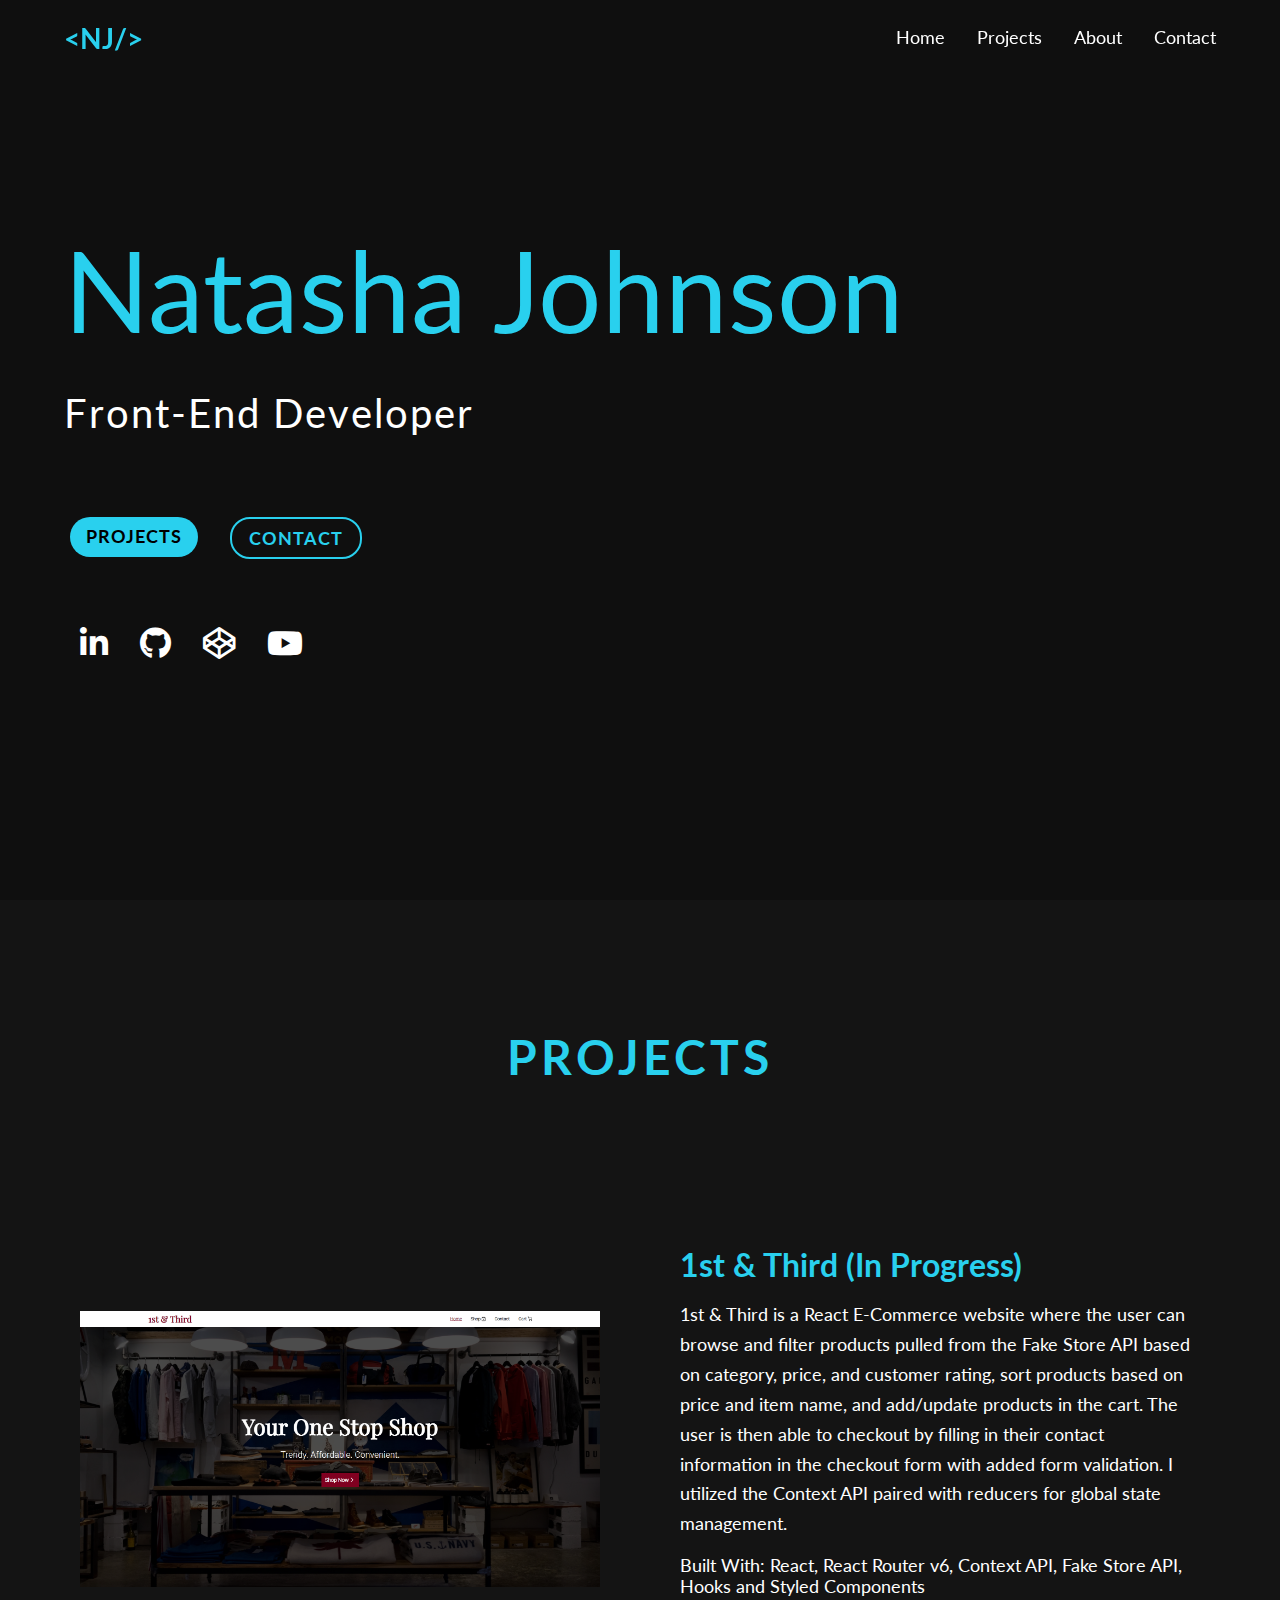
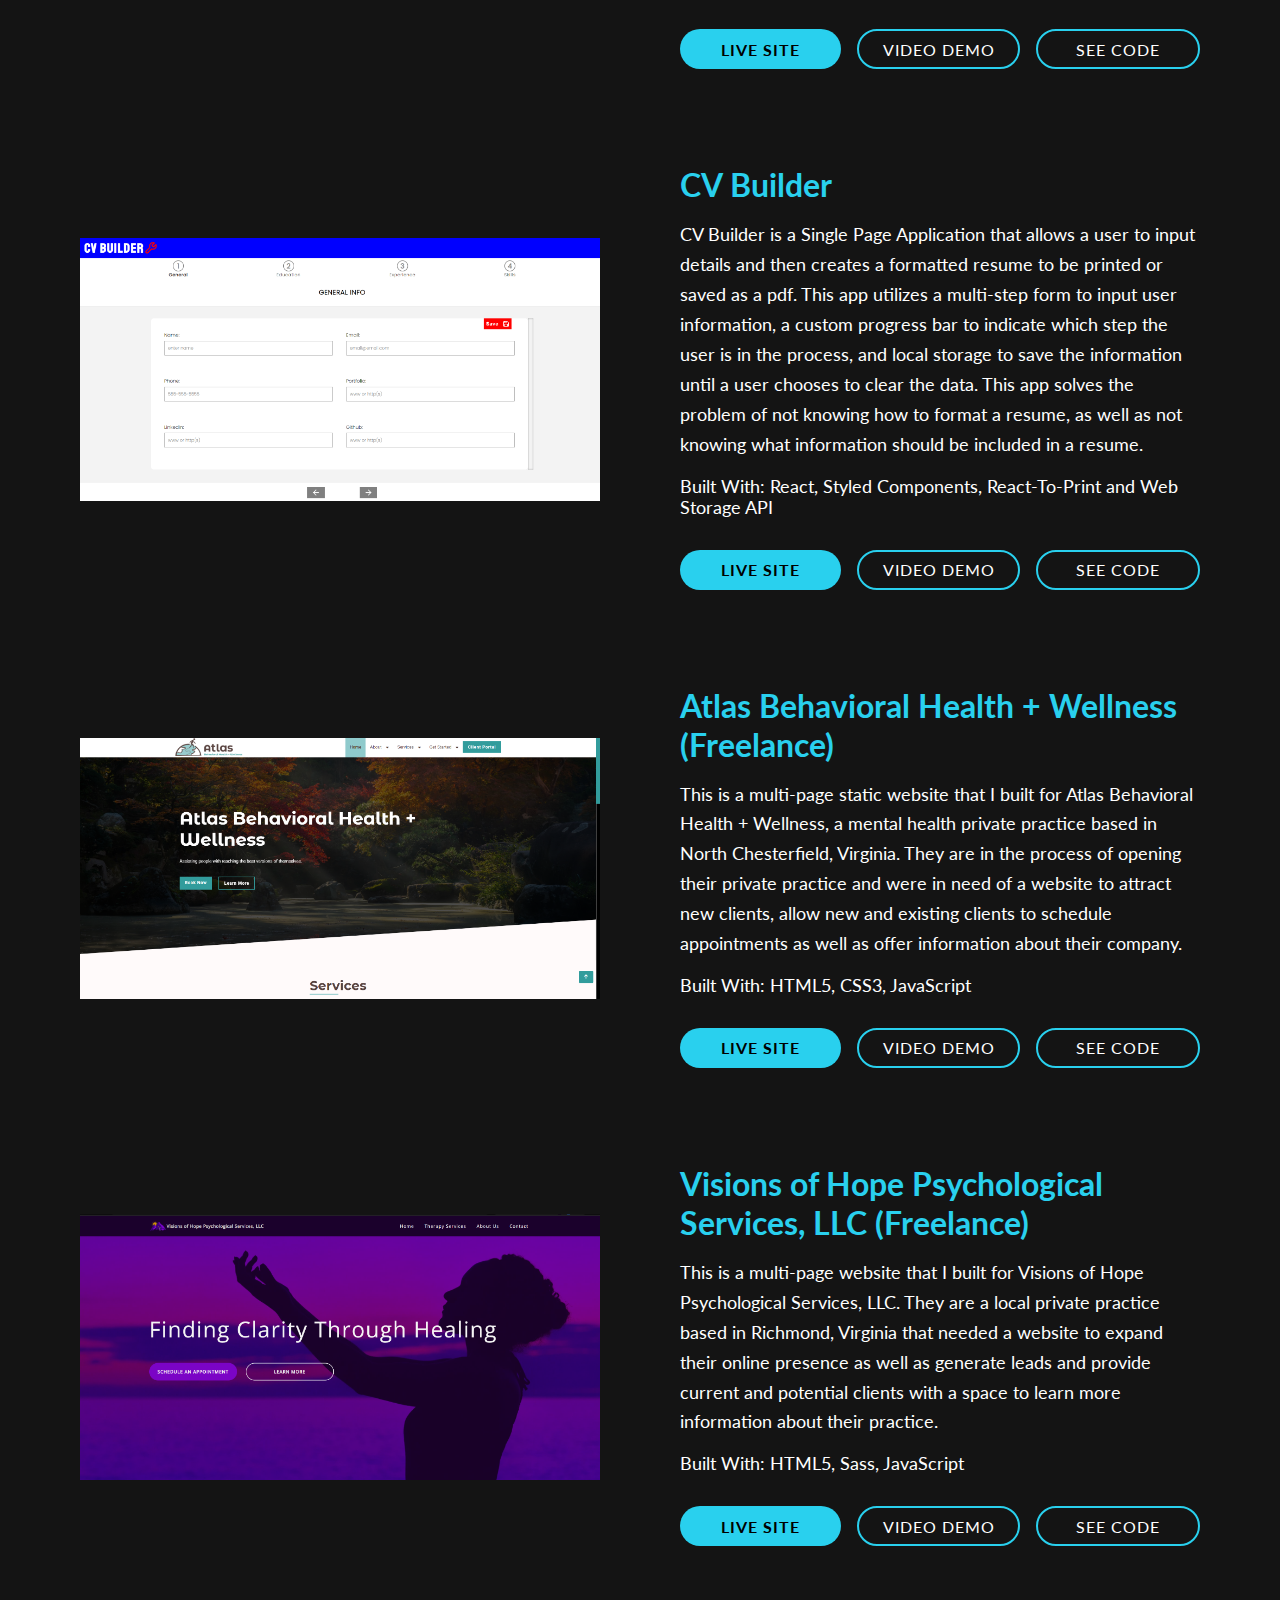
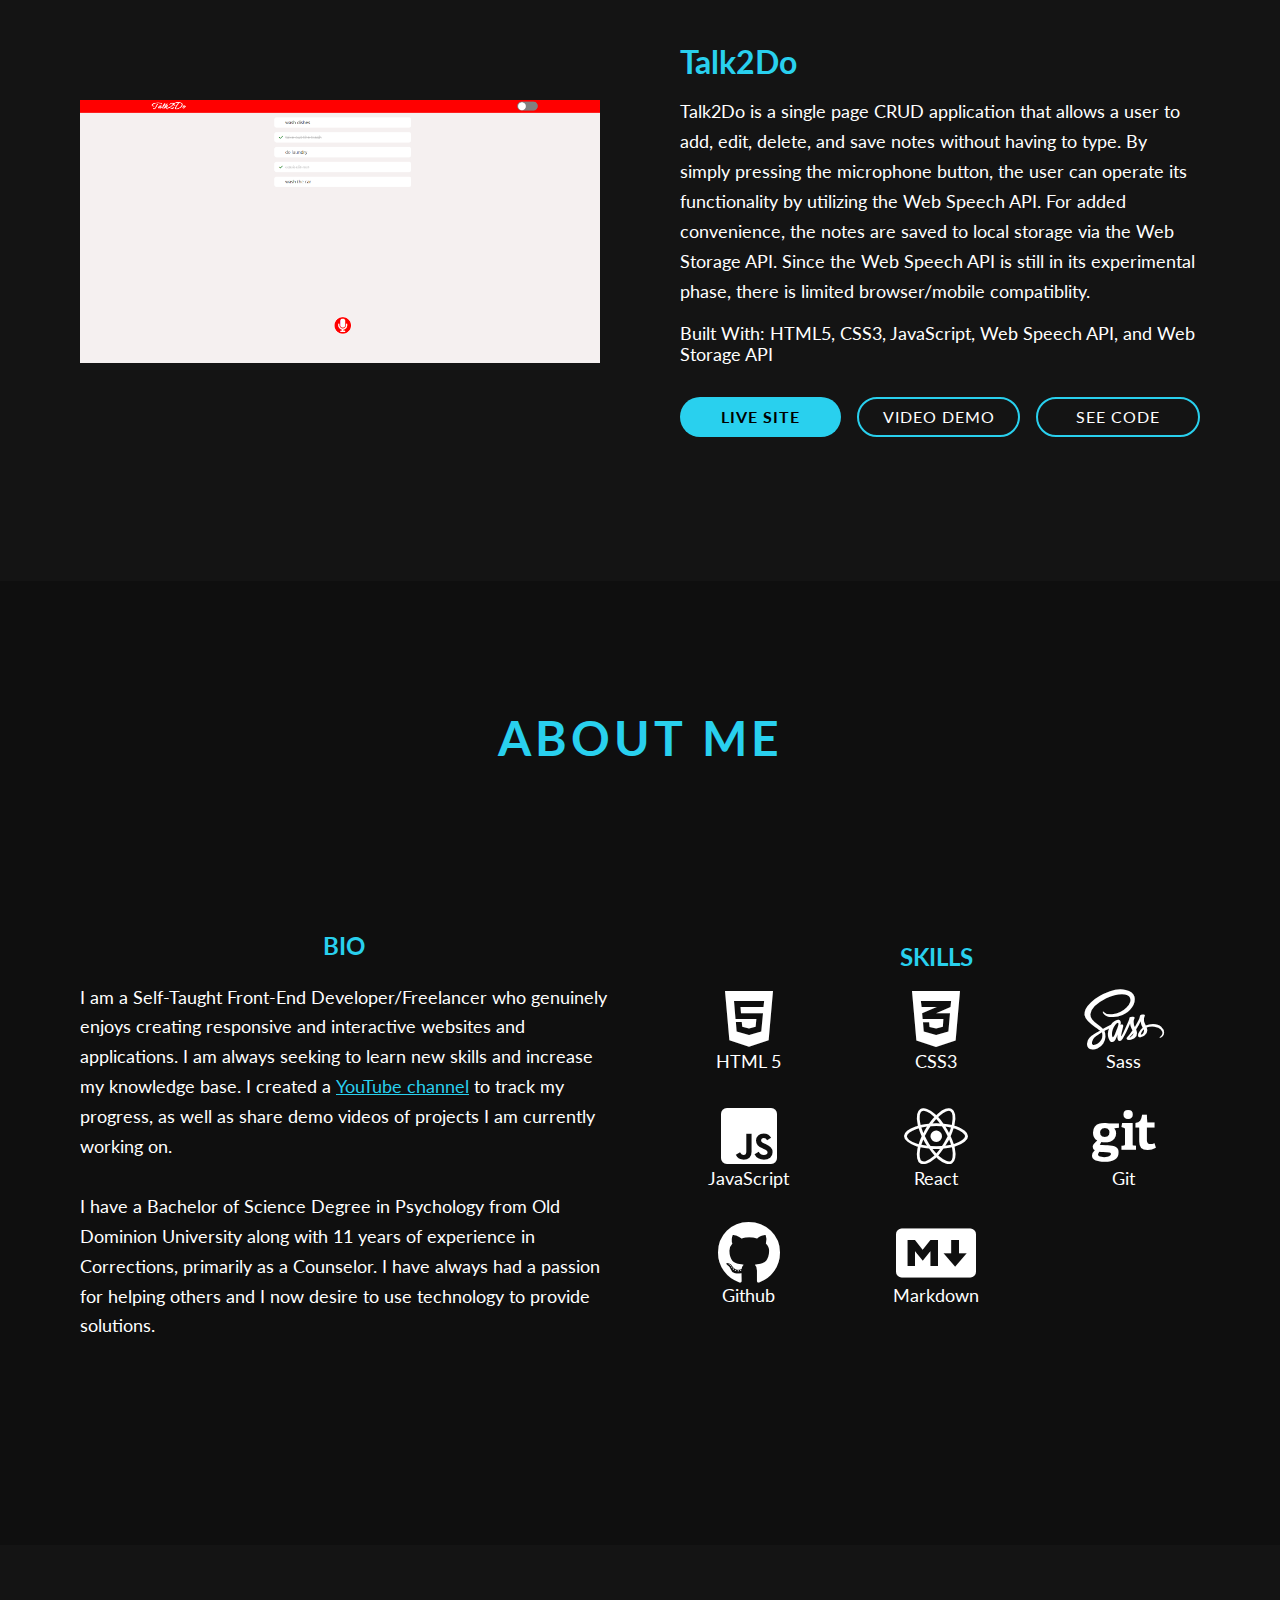
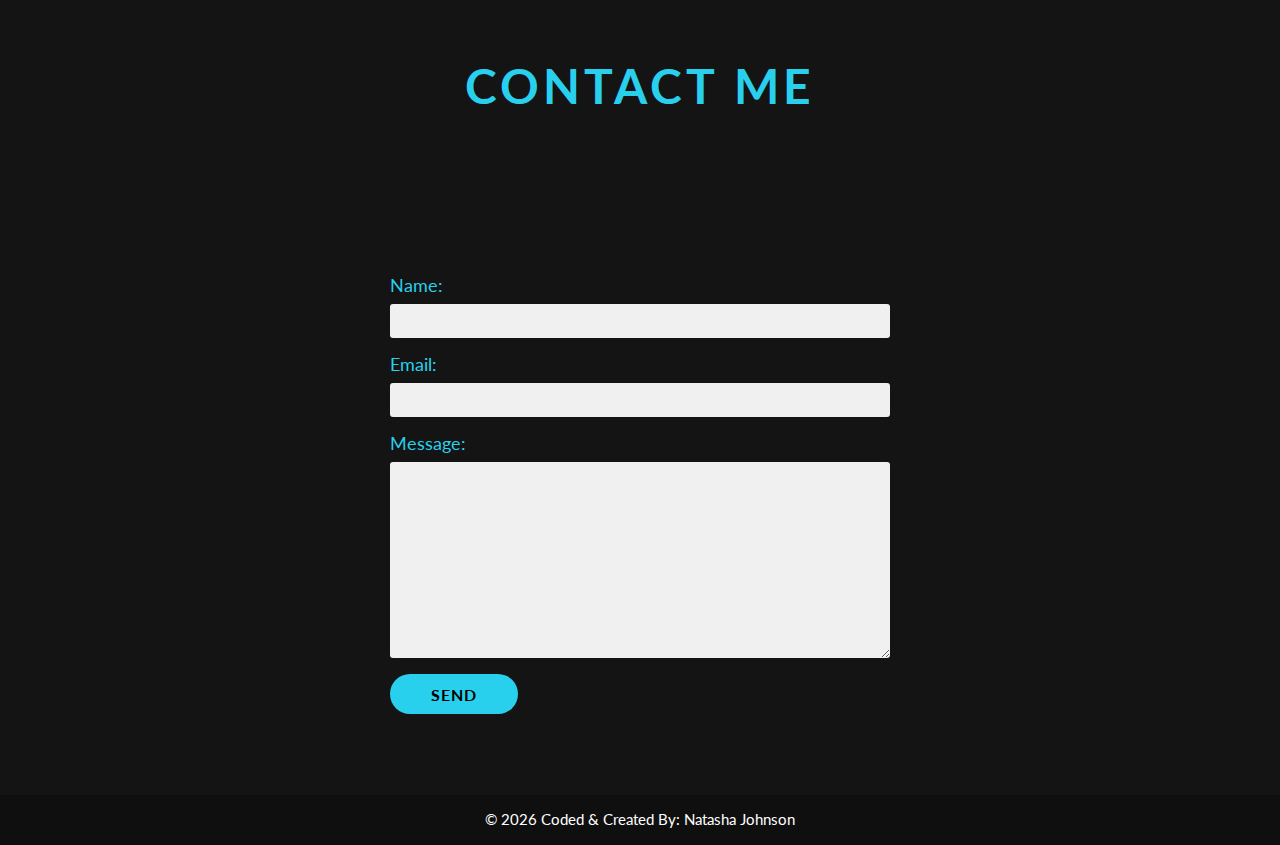
==== commit d4c0c32d: "updated description for first & 3rd" ====
--- a/index.html
+++ b/index.html
@@ -164,10 +164,7 @@
             <div class="projects__text">
               <h3 class="projects__title">1st & Third (In Progress)</h3>
               <p class="projects__description">
-                1st & Third is a React E-Commerce website where the
-                user can browse and filter products pulled from the Fake Store
-                API based on category, price, and customer rating, sort products based on price and item name, and add/update products in the cart. <strong>Coming Soon: </strong>
-                Checkout page UI.
+                1st & Third is a React E-Commerce website where the user can browse and filter products pulled from the Fake Store API based on category, price, and customer rating, sort products based on price and item name, and add/update products in the cart. The user is then able to checkout by filling in their contact information in the checkout form with added form validation.  I utilized the Context API paired with reducers for global state management.
               </p>
               <p class="projects__stack">
                 Built With: React, React Router v6, Context API, Fake Store API,
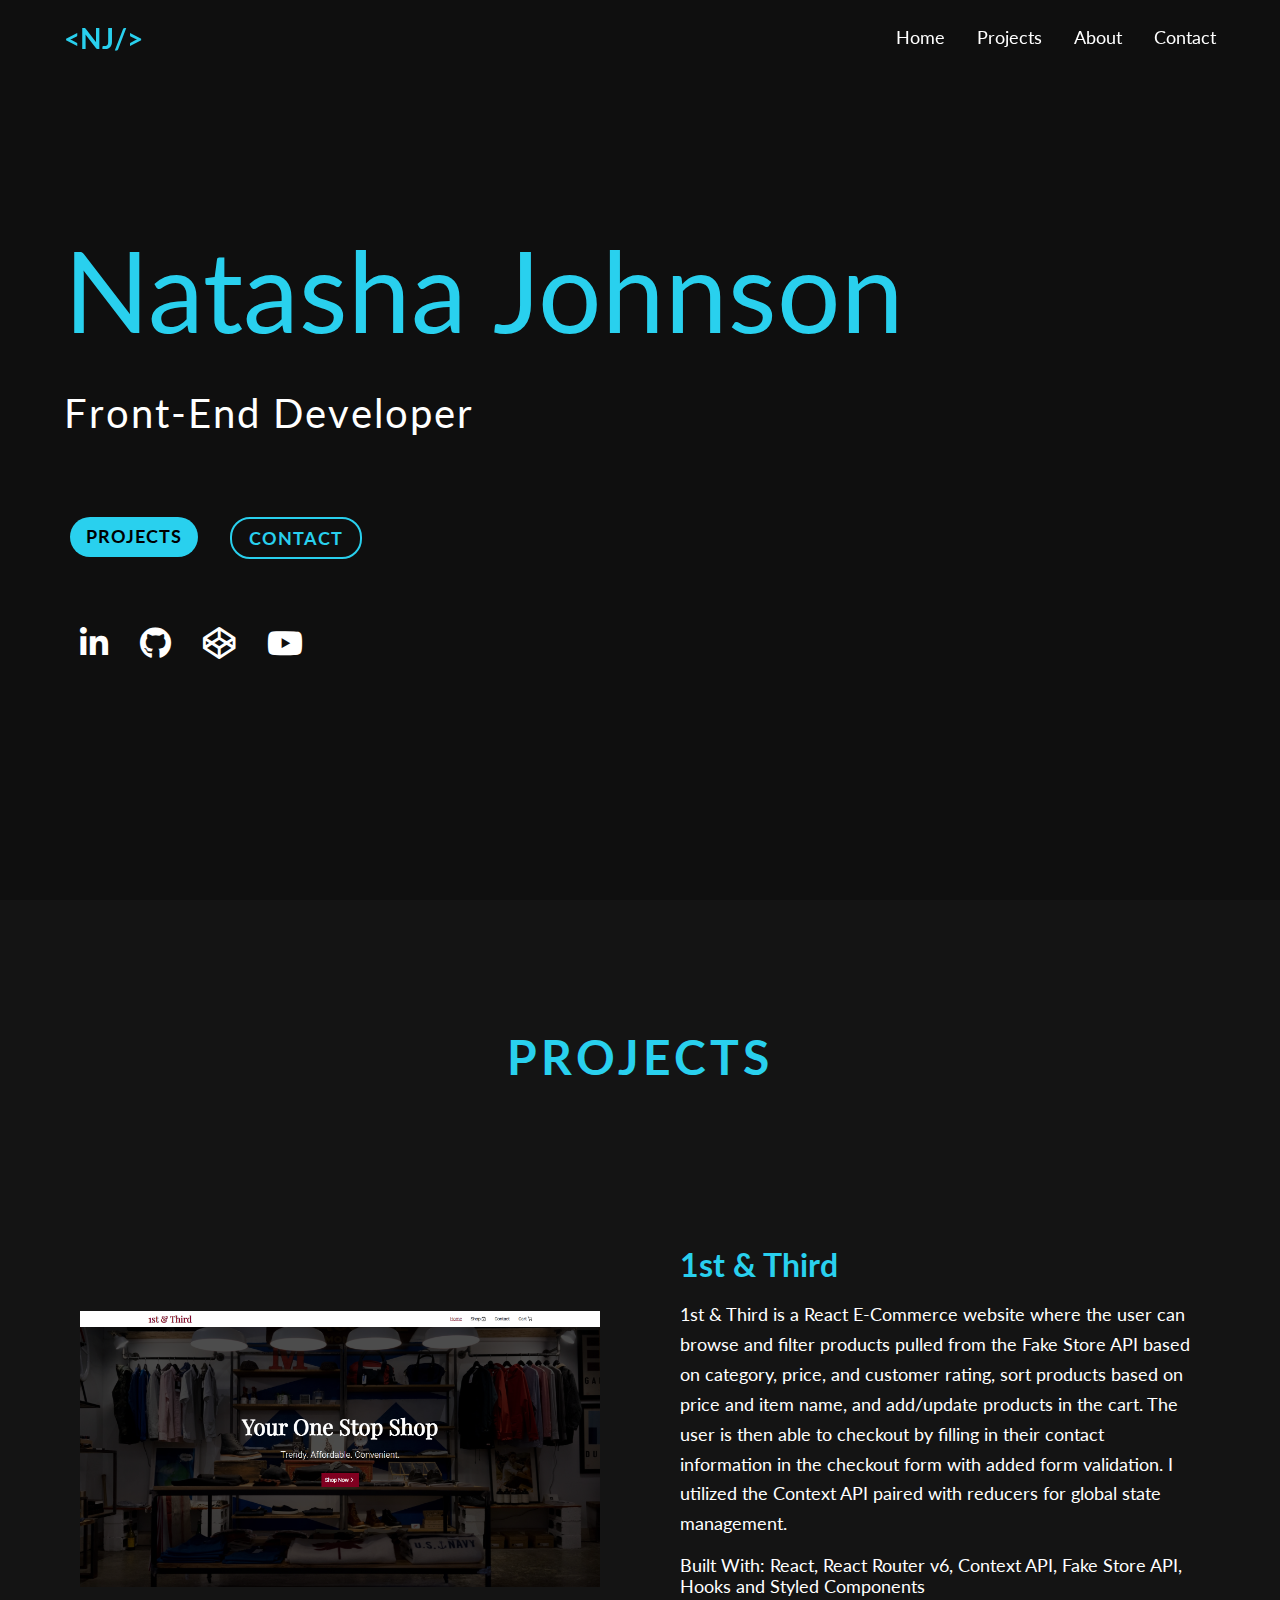
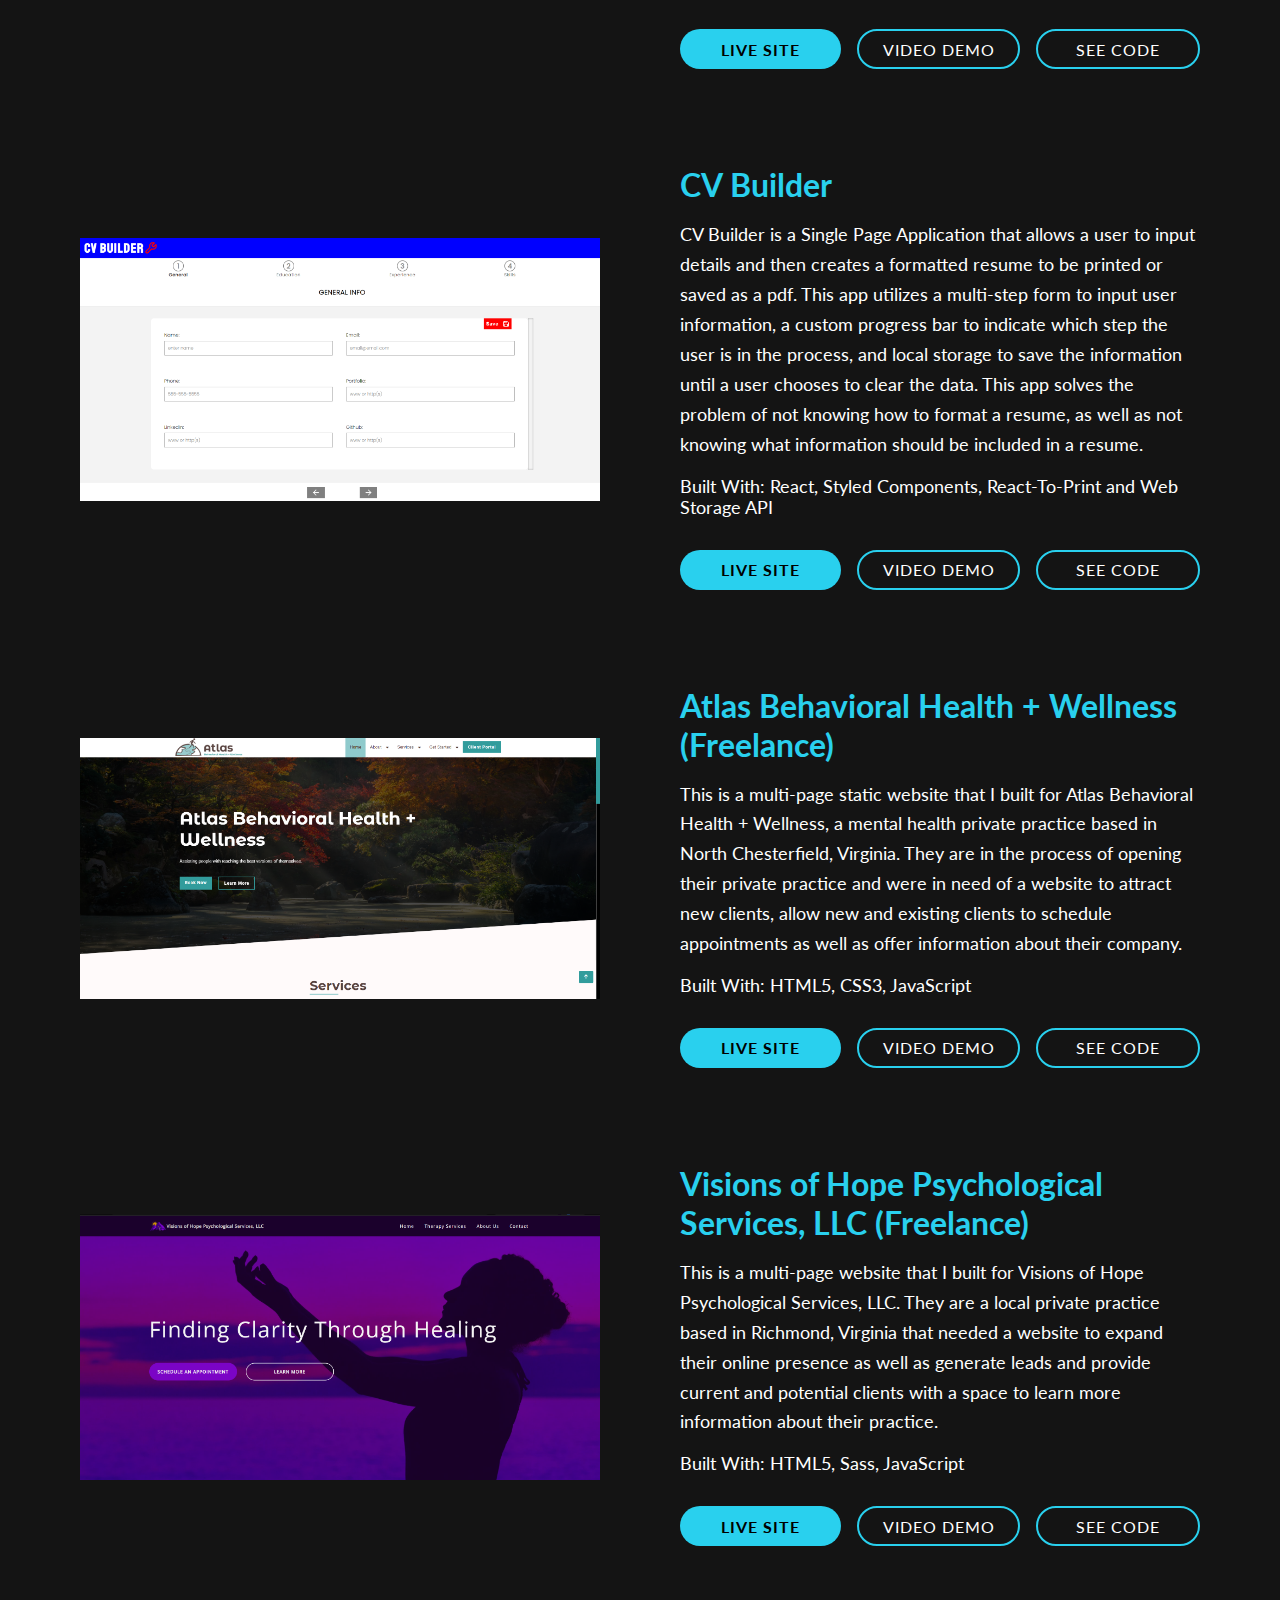
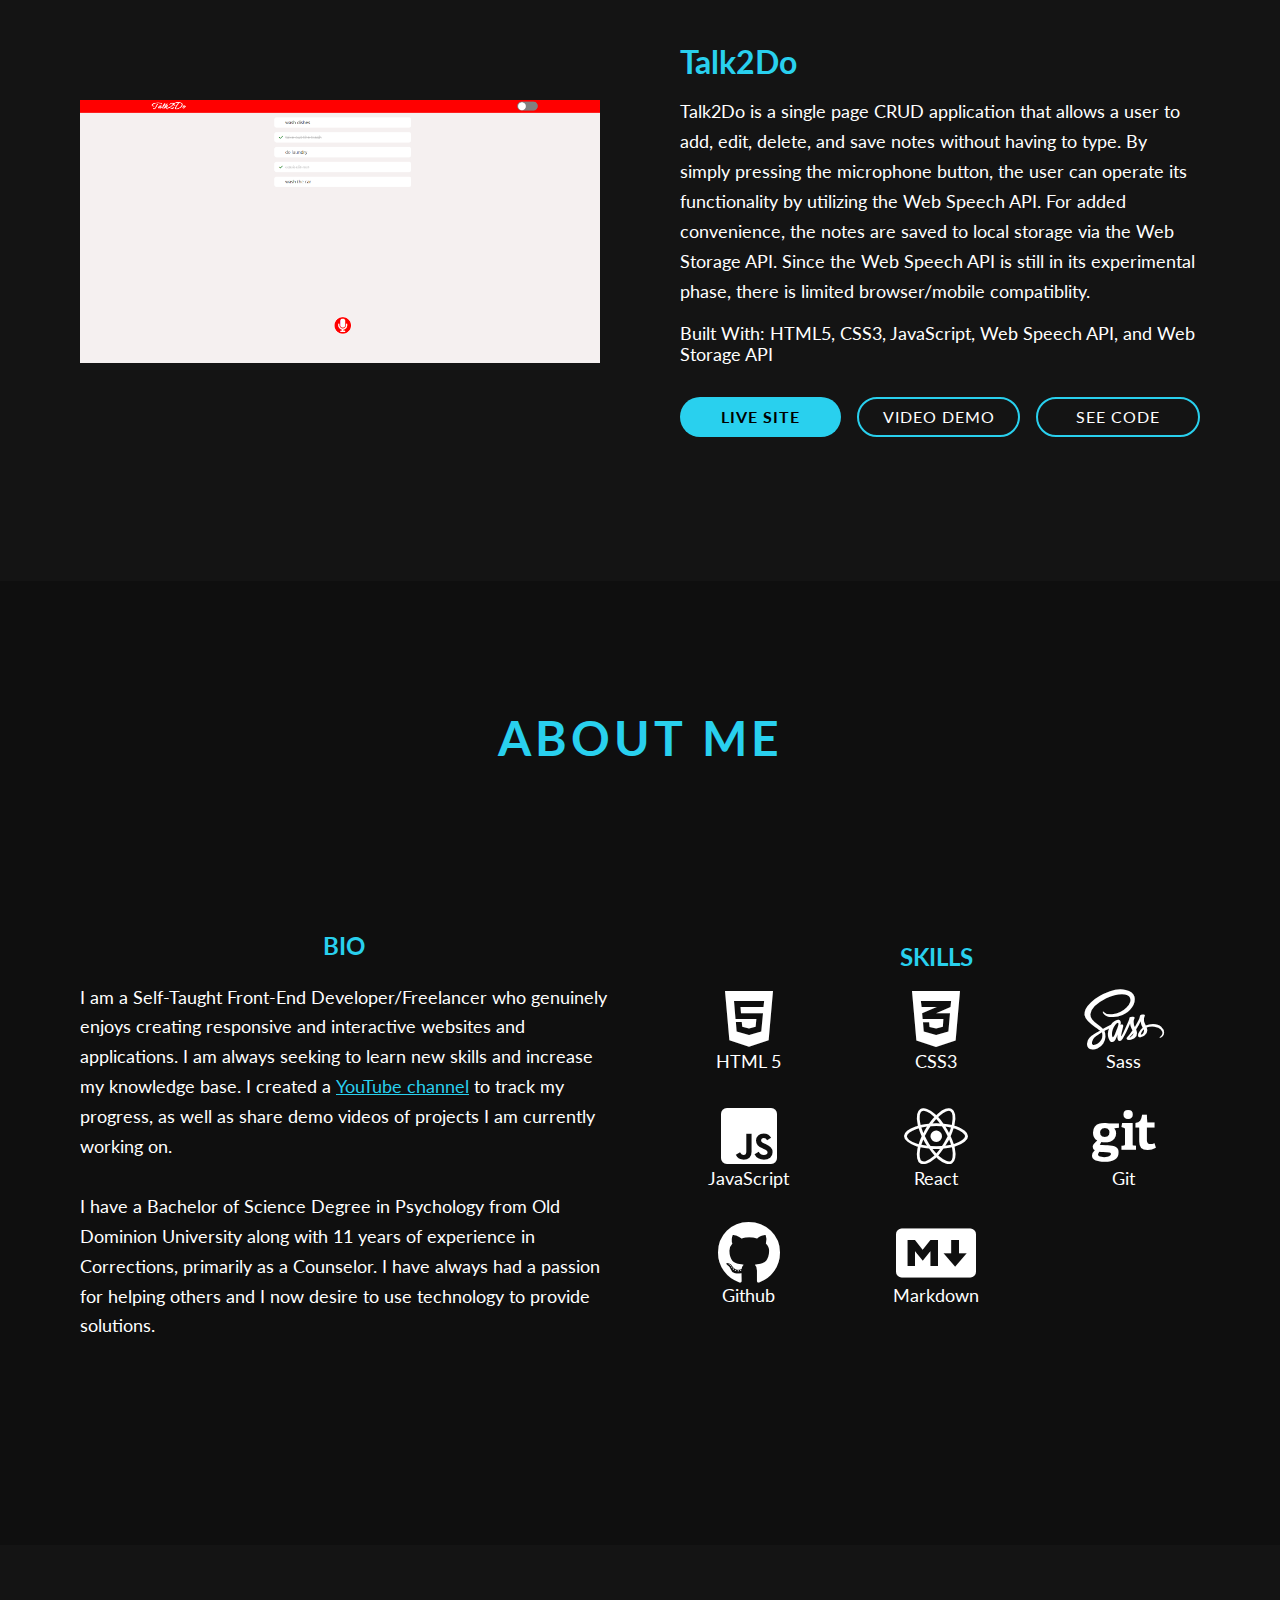
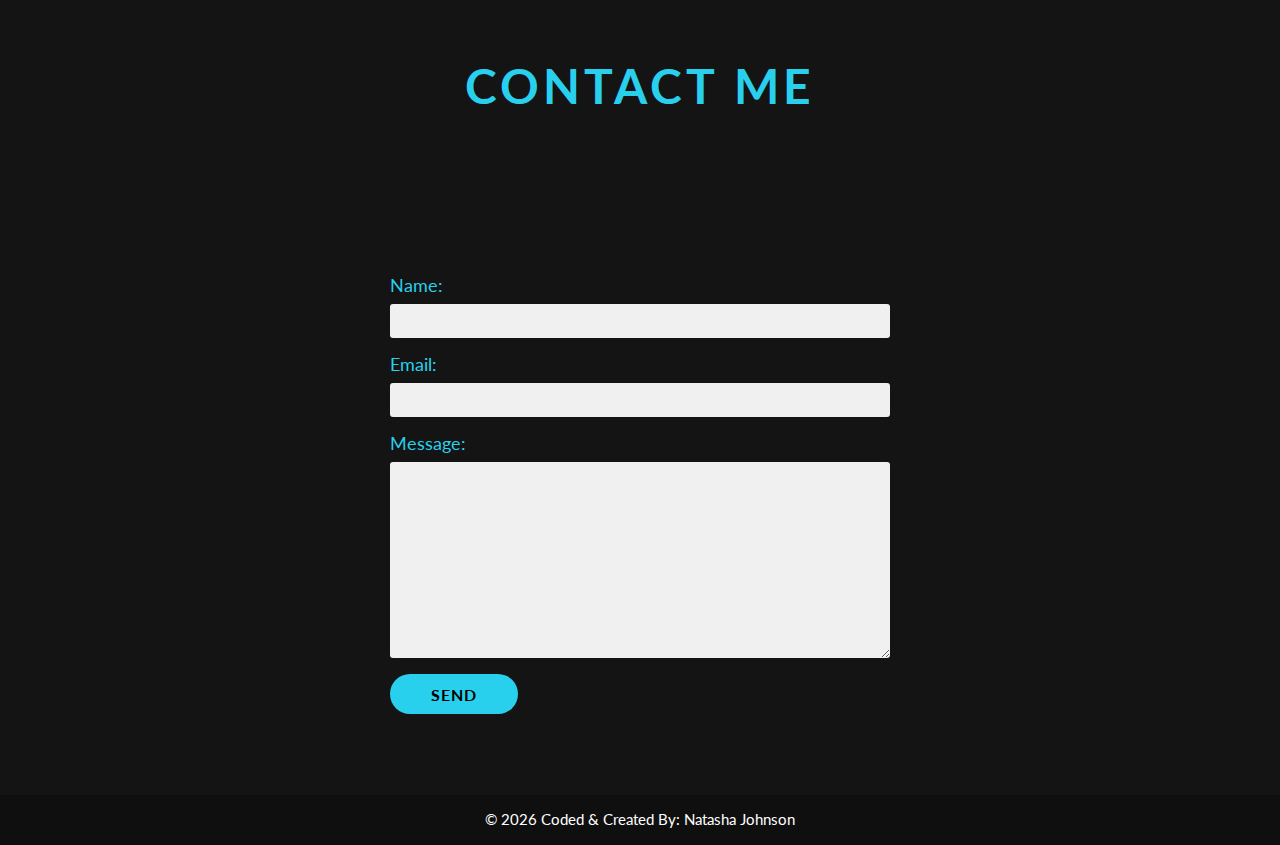
==== commit 4f391c9f: "removed in progress from 1st & third project" ====
--- a/index.html
+++ b/index.html
@@ -162,7 +162,7 @@
               <img src="./1stthird_desktop.png" alt="1st & Third" class="img" />
             </div>
             <div class="projects__text">
-              <h3 class="projects__title">1st & Third (In Progress)</h3>
+              <h3 class="projects__title">1st & Third</h3>
               <p class="projects__description">
                 1st & Third is a React E-Commerce website where the user can browse and filter products pulled from the Fake Store API based on category, price, and customer rating, sort products based on price and item name, and add/update products in the cart. The user is then able to checkout by filling in their contact information in the checkout form with added form validation.  I utilized the Context API paired with reducers for global state management.
               </p>
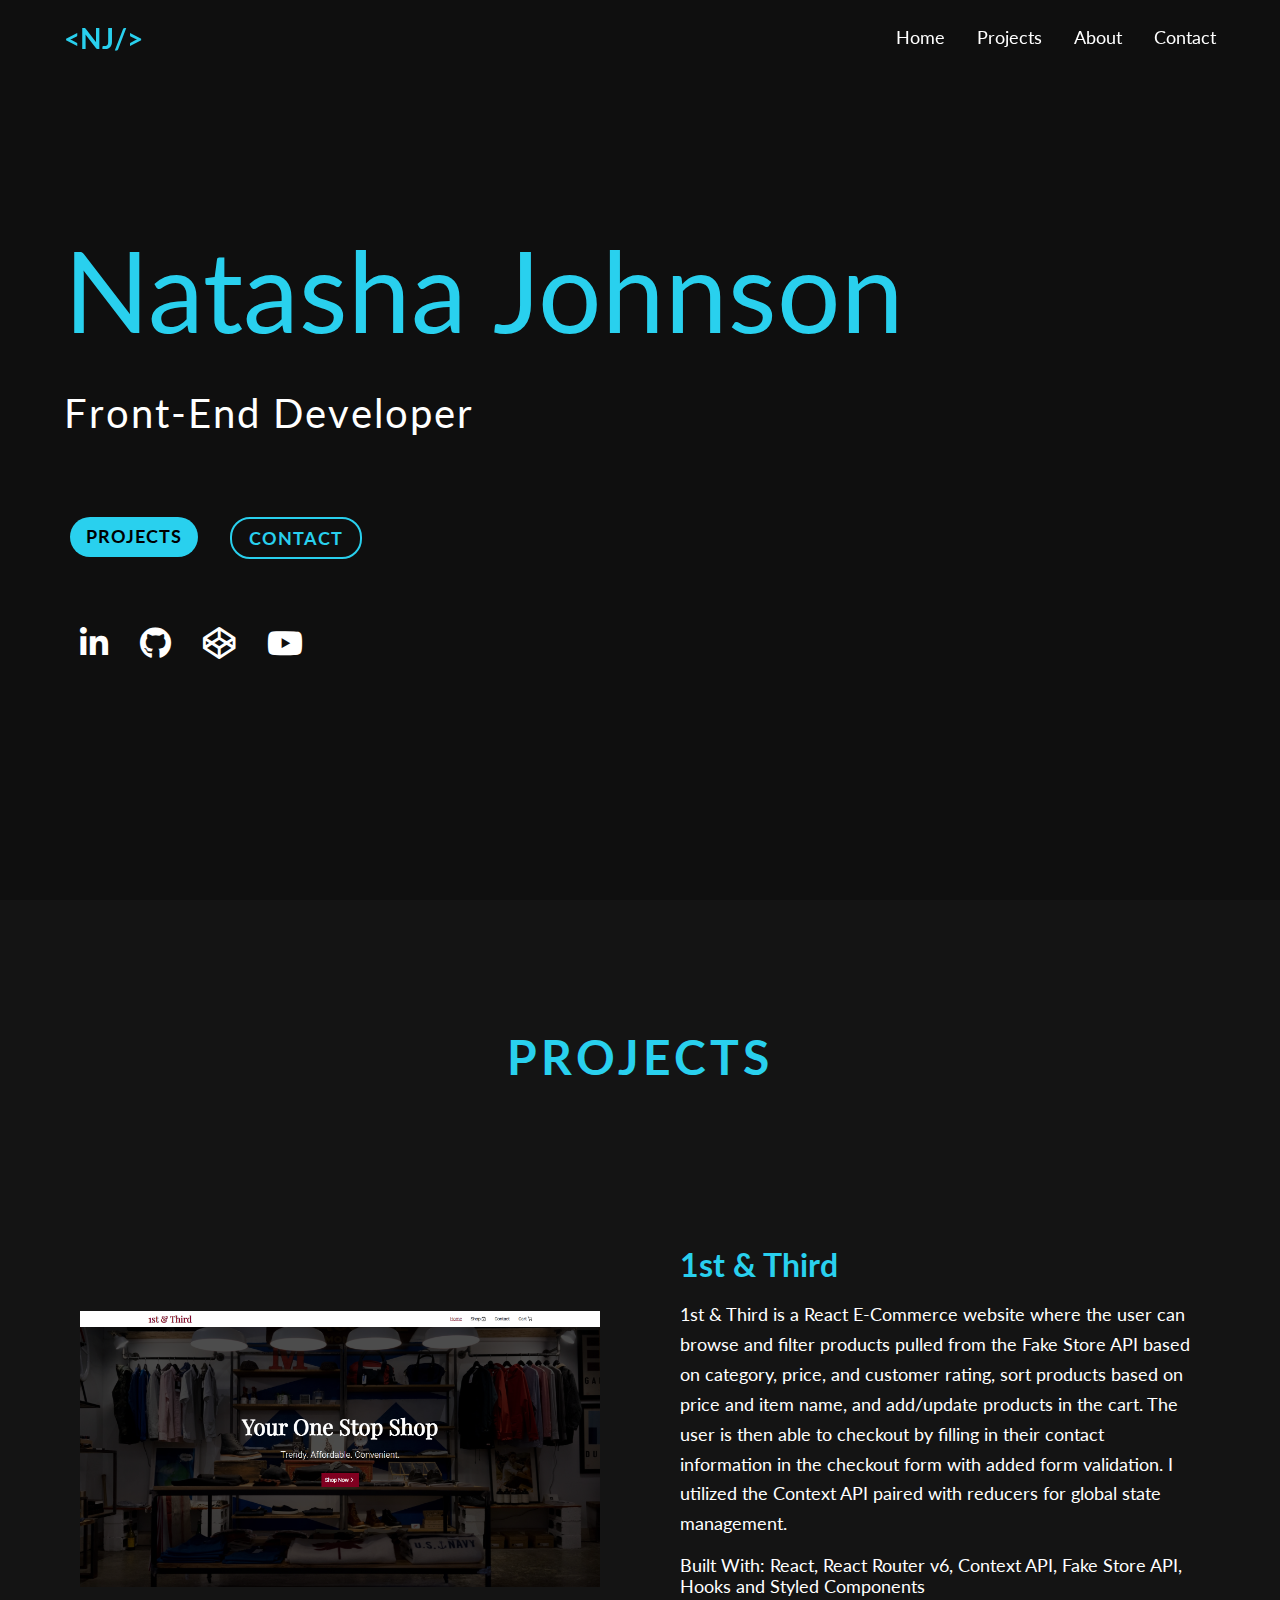
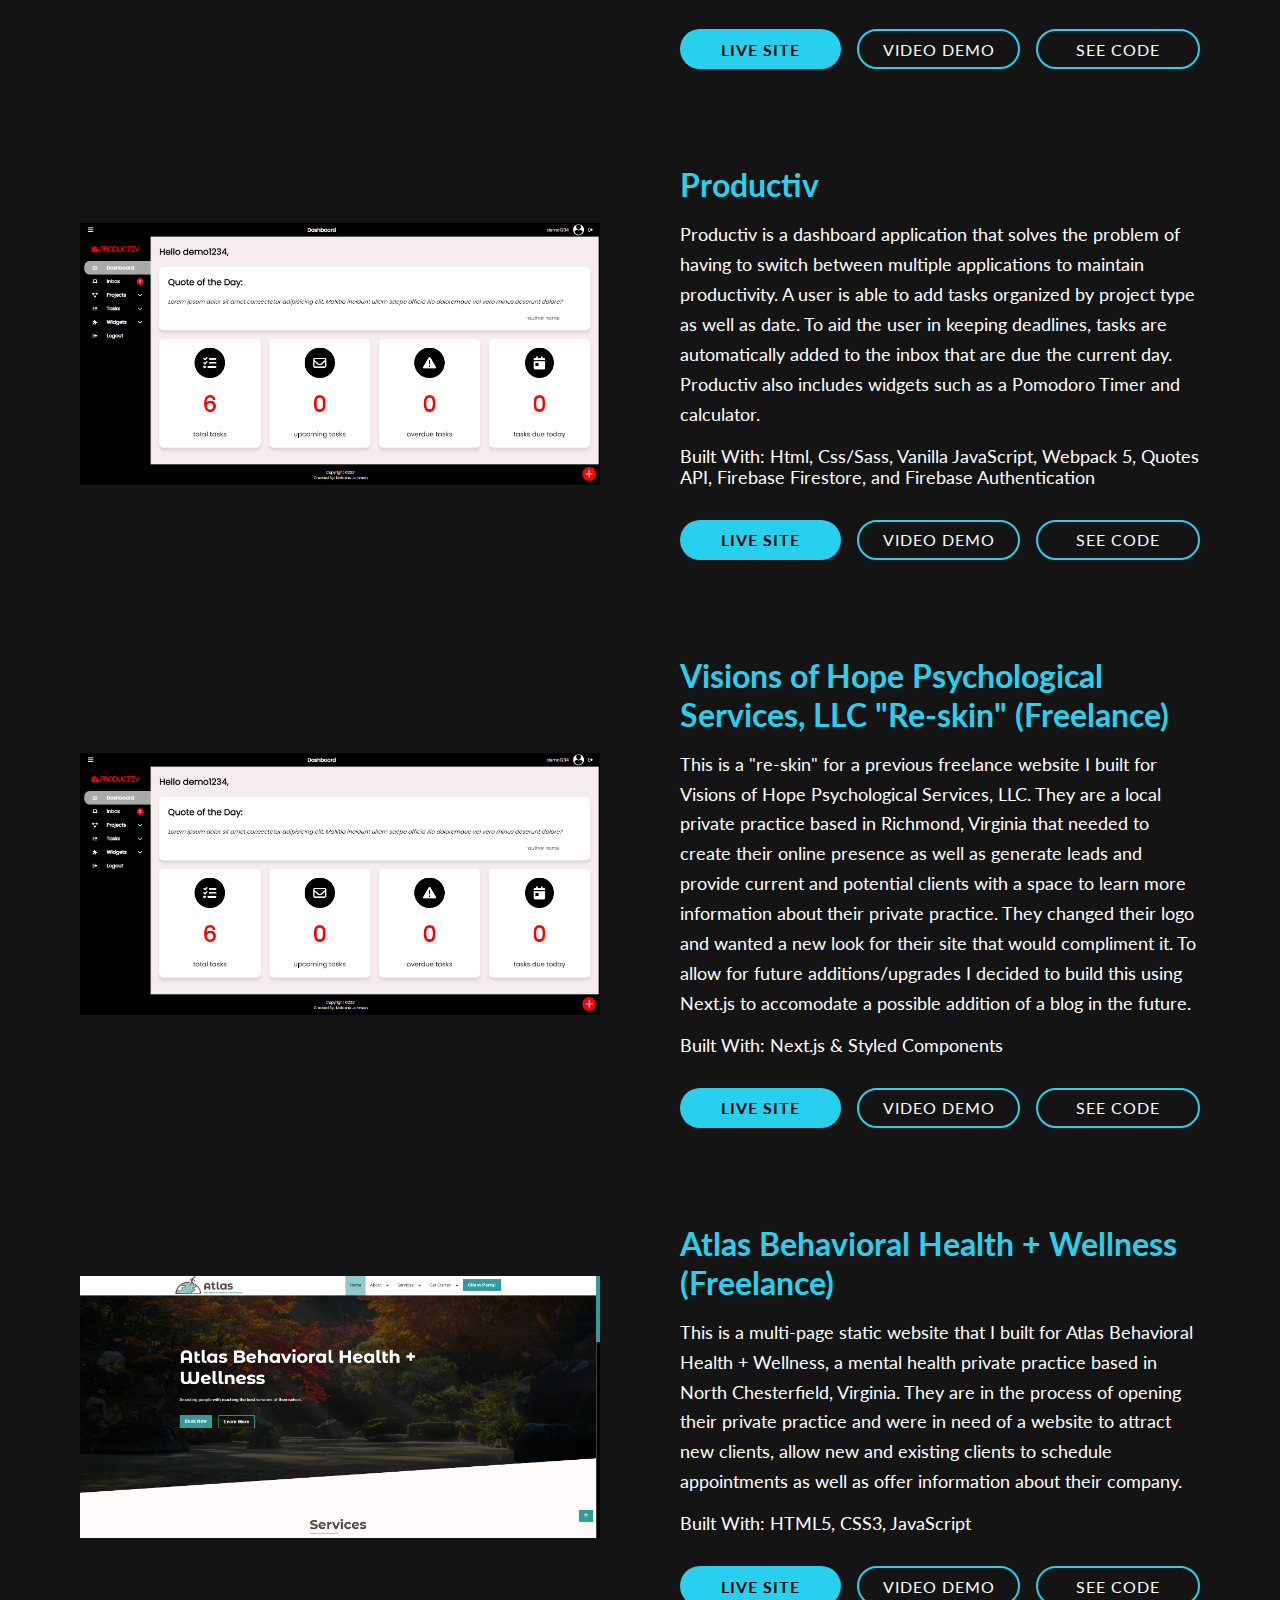
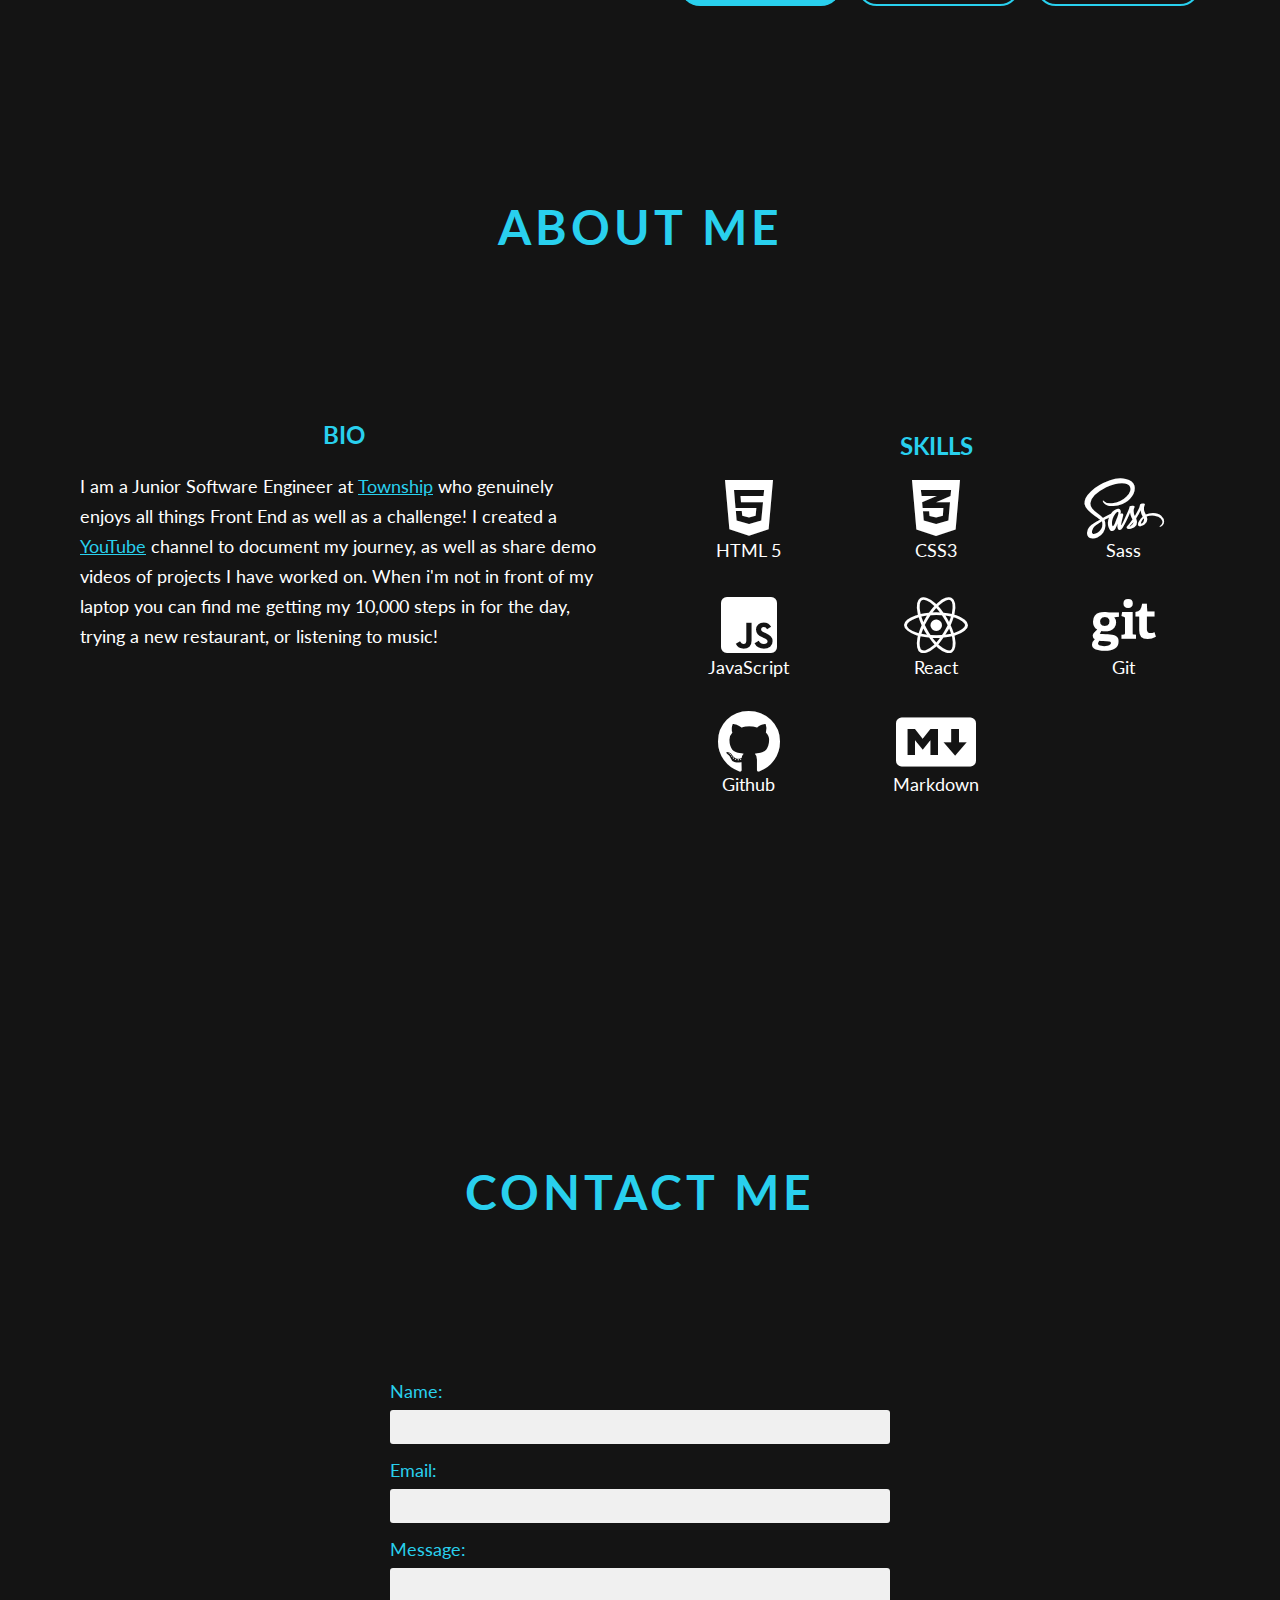
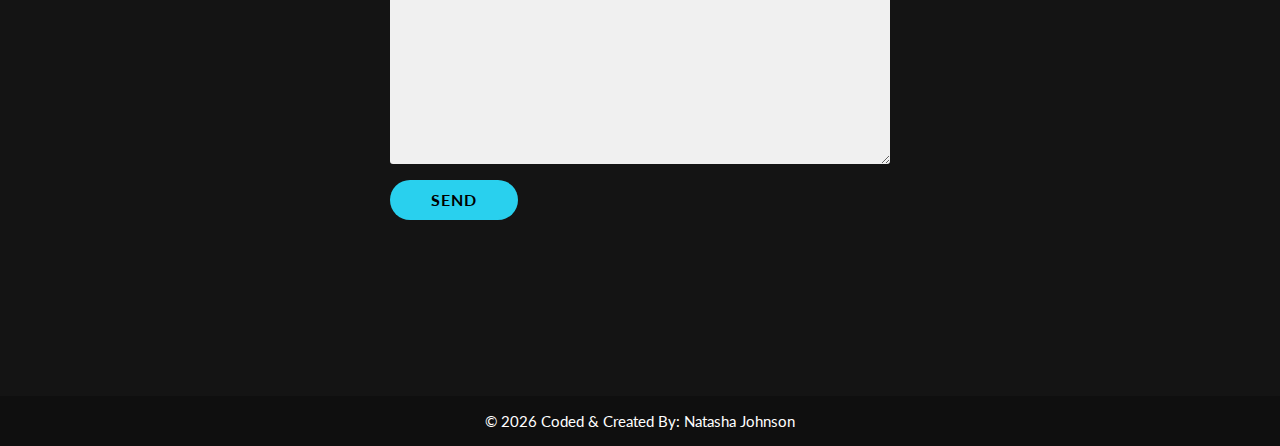
==== commit 3ccb3642: "added new projects" ====
--- a/index.html
+++ b/index.html
@@ -157,6 +157,7 @@
       <section class="projects" id="projects">
         <h2 class="section__title">Projects</h2>
         <article class="projects__container center">
+
           <div class="projects__card">
             <div class="projects__image">
               <img src="./1stthird_desktop.png" alt="1st & Third" class="img" />
@@ -202,55 +203,81 @@
 
           <div class="projects__card">
             <div class="projects__image">
-              <img
-                src="cvbuilder_desktop.png"
-                alt="Image of CV Builder"
-                class="img"
-              />
+              <img src="./productiv_desktop.png" alt="Productiv" class="img" />
             </div>
             <div class="projects__text">
-              <h3 class="projects__title">CV Builder</h3>
+              <h3 class="projects__title">Productiv</h3>
               <p class="projects__description">
-                CV Builder is a Single Page Application that allows a user to
-                input details and then creates a formatted resume to be printed
-                or saved as a pdf. This app utilizes a multi-step form to input
-                user information, a custom progress bar to indicate which step
-                the user is in the process, and local storage to save the
-                information until a user chooses to clear the data. This app
-                solves the problem of not knowing how to format a resume, as
-                well as not knowing what information should be included in a
-                resume.
+                Productiv is a dashboard application that solves the problem of having to switch between multiple applications to maintain productivity. A user is able to add tasks organized by project type as well as date. To aid the user in keeping deadlines, tasks are automatically added to the inbox that are due the current day. Productiv also includes widgets such as a Pomodoro Timer and calculator.
               </p>
               <p class="projects__stack">
-                Built With: React, Styled Components, React-To-Print and Web
-                Storage API
+                Built With: Html, Css/Sass, Vanilla JavaScript, Webpack 5, Quotes API, Firebase Firestore, and Firebase Authentication
               </p>
               <div class="project__buttons">
                 <a
-                  href="https://artsycoder533.github.io/CV-Builder/"
+                  href="https://artsycoder533.github.io/productiv/"
                   target="_blank"
                   class="btn project__btn--primary"
                   type="button"
-                  aria-label="Link to CV Builder Live Site"
+                  aria-label="Productiv Live Site"
                   rel="noopener"
                   >Live Site</a
                 >
                 <a
-                  href="https://youtu.be/S-ACy0H7a8s"
-                  target="_blank"
-                  class="btn project__btn--secondary"
-                  type="button"
-                  aria-label="Link to Video Demo of CV Builder on Youtube"
-                  rel="noopener"
+                  href="https://youtube.com/playlist?list=PL2WqH02famSWoIjSa2kHPvw6u7Qzsmshx"
+                  class="btn project__btn--secondary"
+                  rel="noopener no-referrer"
+                  target="_blank"
                   >Video Demo</a
                 >
-
-                <a
-                  href="https://github.com/artsycoder533/CV-Builder.git"
-                  target="_blank"
-                  class="btn project__btn--secondary"
-                  type="button"
-                  aria-label="Link to Github Repository of CV Builder"
+                <a
+                  href="https://github.com/artsycoder533/productiv.git"
+                  target="_blank"
+                  class="btn project__btn--secondary"
+                  type="button"
+                  aria-label="Link to Github Repository for Productiv"
+                  rel="noopener"
+                  >See Code</a
+                >
+              </div>
+            </div>
+          </div>
+
+          <div class="projects__card">
+            <div class="projects__image">
+              <img src="./productiv_desktop.png" alt="Productiv" class="img" />
+            </div>
+            <div class="projects__text">
+              <h3 class="projects__title">Visions of Hope Psychological Services, LLC "Re-skin" (Freelance)</h3>
+              <p class="projects__description">
+                This is a "re-skin" for a previous freelance website I built for Visions of Hope Psychological Services, LLC. They are a local private practice based in Richmond, Virginia that needed to create their online presence as well as generate leads and provide current and potential clients with a space to learn more information about their private practice. They changed their logo and wanted a new look for their site that would compliment it. To allow for future additions/upgrades I decided to build this using Next.js to accomodate a possible addition of a blog in the future.
+              </p>
+              <p class="projects__stack">
+                Built With: Next.js & Styled Components
+              </p>
+              <div class="project__buttons">
+                <a
+                  href="https://visionsofhope-va.com/"
+                  target="_blank"
+                  class="btn project__btn--primary"
+                  type="button"
+                  aria-label="Visions of Hope Psychological Services, LLC Live Site"
+                  rel="noopener"
+                  >Live Site</a
+                >
+                <a
+                  href="https://youtube.com/playlist?list=PL2WqH02famSXn-kLKfiJ-sjaZ2q8SXWbs"
+                  class="btn project__btn--secondary"
+                  rel="noopener no-referrer"
+                  target="_blank"
+                  >Video Demo</a
+                >
+                <a
+                  href="https://github.com/artsycoder533/vohps-next.git"
+                  target="_blank"
+                  class="btn project__btn--secondary"
+                  type="button"
+                  aria-label="Link to Github Repository for Visions of Hope Psychological Services, LLC Reskin"
                   rel="noopener"
                   >See Code</a
                 >
@@ -310,118 +337,6 @@
             </div>
           </div>
 
-          <div class="projects__card">
-            <div class="projects__image">
-              <img
-                src="./vohps_desktop.png"
-                alt="image of visions of hope Psychological services, llc homepage"
-                class="img"
-              />
-            </div>
-            <div class="projects__text">
-              <h3 class="projects__title">
-                Visions of Hope Psychological Services, LLC (Freelance)
-              </h3>
-              <p class="projects__description">
-                This is a multi-page website that I built for Visions of Hope
-                Psychological Services, LLC. They are a local private practice
-                based in Richmond, Virginia that needed a website to expand
-                their online presence as well as generate leads and provide
-                current and potential clients with a space to learn more
-                information about their practice.
-              </p>
-              <p class="projects__stack">Built With: HTML5, Sass, JavaScript</p>
-              <div class="project__buttons">
-                <a
-                  href="https://visionsofhope-va.com/"
-                  target="_blank"
-                  class="btn project__btn--primary"
-                  type="button"
-                  aria-label="Link to Visions Of Hope Psychological Services, LLC Live Site"
-                  rel="noopener"
-                  >Live Site</a
-                >
-                <a
-                  href="https://youtu.be/WwilzCSvx8k"
-                  class="btn project__btn--secondary"
-                  target="_blank"
-                  type="button"
-                  aria-label="Link to YouTube demo video of Visions of Hope Psychological Services, LLC"
-                  >Video Demo</a
-                >
-
-                <a
-                  href="https://github.com/artsycoder533/VOHPS-LLC.git"
-                  target="_blank"
-                  class="btn project__btn--secondary"
-                  type="button"
-                  aria-label="Link to Github Repository for Visions of Hope Psychological Services, LLC"
-                  rel="noopener"
-                  >See Code</a
-                >
-              </div>
-            </div>
-          </div>
-
-          <div class="projects__card">
-            <div class="projects__image">
-              <img
-                src="talk2do_desktop.png"
-                alt="Image of Talk2Do App"
-                class="img"
-              />
-            </div>
-            <div class="projects__text">
-              <h3 class="projects__title">Talk2Do</h3>
-              <p class="projects__description">
-                Talk2Do is a single page CRUD application that allows a user to
-                add, edit, delete, and save notes without having to type. By
-                simply pressing the microphone button, the user can operate its
-                functionality by utilizing the Web Speech API. For added
-                convenience, the notes are saved to local storage via the Web
-                Storage API. Since the Web Speech API is still in its
-                experimental phase, there is limited browser/mobile
-                compatiblity.
-              </p>
-              <p class="projects__stack">
-                Built With: HTML5, CSS3, JavaScript, Web Speech API, and Web
-                Storage API
-              </p>
-              <div class="project__buttons">
-                <a
-                  href="https://artsycoder533.github.io/talk2do/"
-                  target="_blank"
-                  class="btn project__btn--primary"
-                  type="button"
-                  aria-label="Link to Talk2Do Live Site"
-                  rel="noopener"
-                  >Live Site</a
-                >
-                <a
-                  href="https://youtu.be/fNI9YAqRuxM"
-                  target="_blank"
-                  class="btn project__btn--secondary"
-                  type="button"
-                  aria-label="Link to Video Demo of Talk2Do on Youtube"
-                  rel="noopener"
-                  >Video Demo</a
-                >
-
-                <a
-                  href="https://github.com/artsycoder533/talk2do.git"
-                  target="_blank"
-                  class="btn project__btn--secondary"
-                  type="button"
-                  aria-label="Link to Github Repository of Talk2Do"
-                  rel="noopener"
-                  >See Code</a
-                >
-              </div>
-            </div>
-          </div>
-        </article>
-      </section>
-
       <!-- about section -->
       <section class="about" id="about">
         <section class="center">
@@ -430,27 +345,24 @@
             <div class="about__bio">
               <h3 class="skills_bio">Bio</h3>
               <p>
-                I am a Self-Taught Front-End Developer/Freelancer who genuinely
-                enjoys creating responsive and interactive websites and
-                applications. I am always seeking to learn new skills and
-                increase my knowledge base. I created a
+                I am a Junior Software Engineer at <a
+                  href="https://township.agency/"
+                  class="about__link"
+                  target="_blank"
+                  rel="noopener"
+                  >Township</a
+                >
+                who genuinely enjoys
+                all things Front End as well as a challenge! I created a
                 <a
                   href="https://www.youtube.com/channel/UCOGjYAACGwNLzYcTpXnvZ_Q"
                   class="about__link"
                   target="_blank"
                   rel="noopener"
-                  >YouTube channel</a
-                >
-                to track my progress, as well as share demo videos of projects I
-                am currently working on.
-
-                <br />
-                <br />
-                I have a Bachelor of Science Degree in Psychology from Old
-                Dominion University along with 11 years of experience in
-                Corrections, primarily as a Counselor. I have always had a
-                passion for helping others and I now desire to use technology to
-                provide solutions.
+                  >YouTube</a
+                >
+                channel to document my journey, as well as share demo videos of projects I
+                have worked on.  When i'm not in front of my laptop you can find me getting my 10,000 steps in for the day, trying a new restaurant, or listening to music!
               </p>
             </div>
             <div class="about__skills">
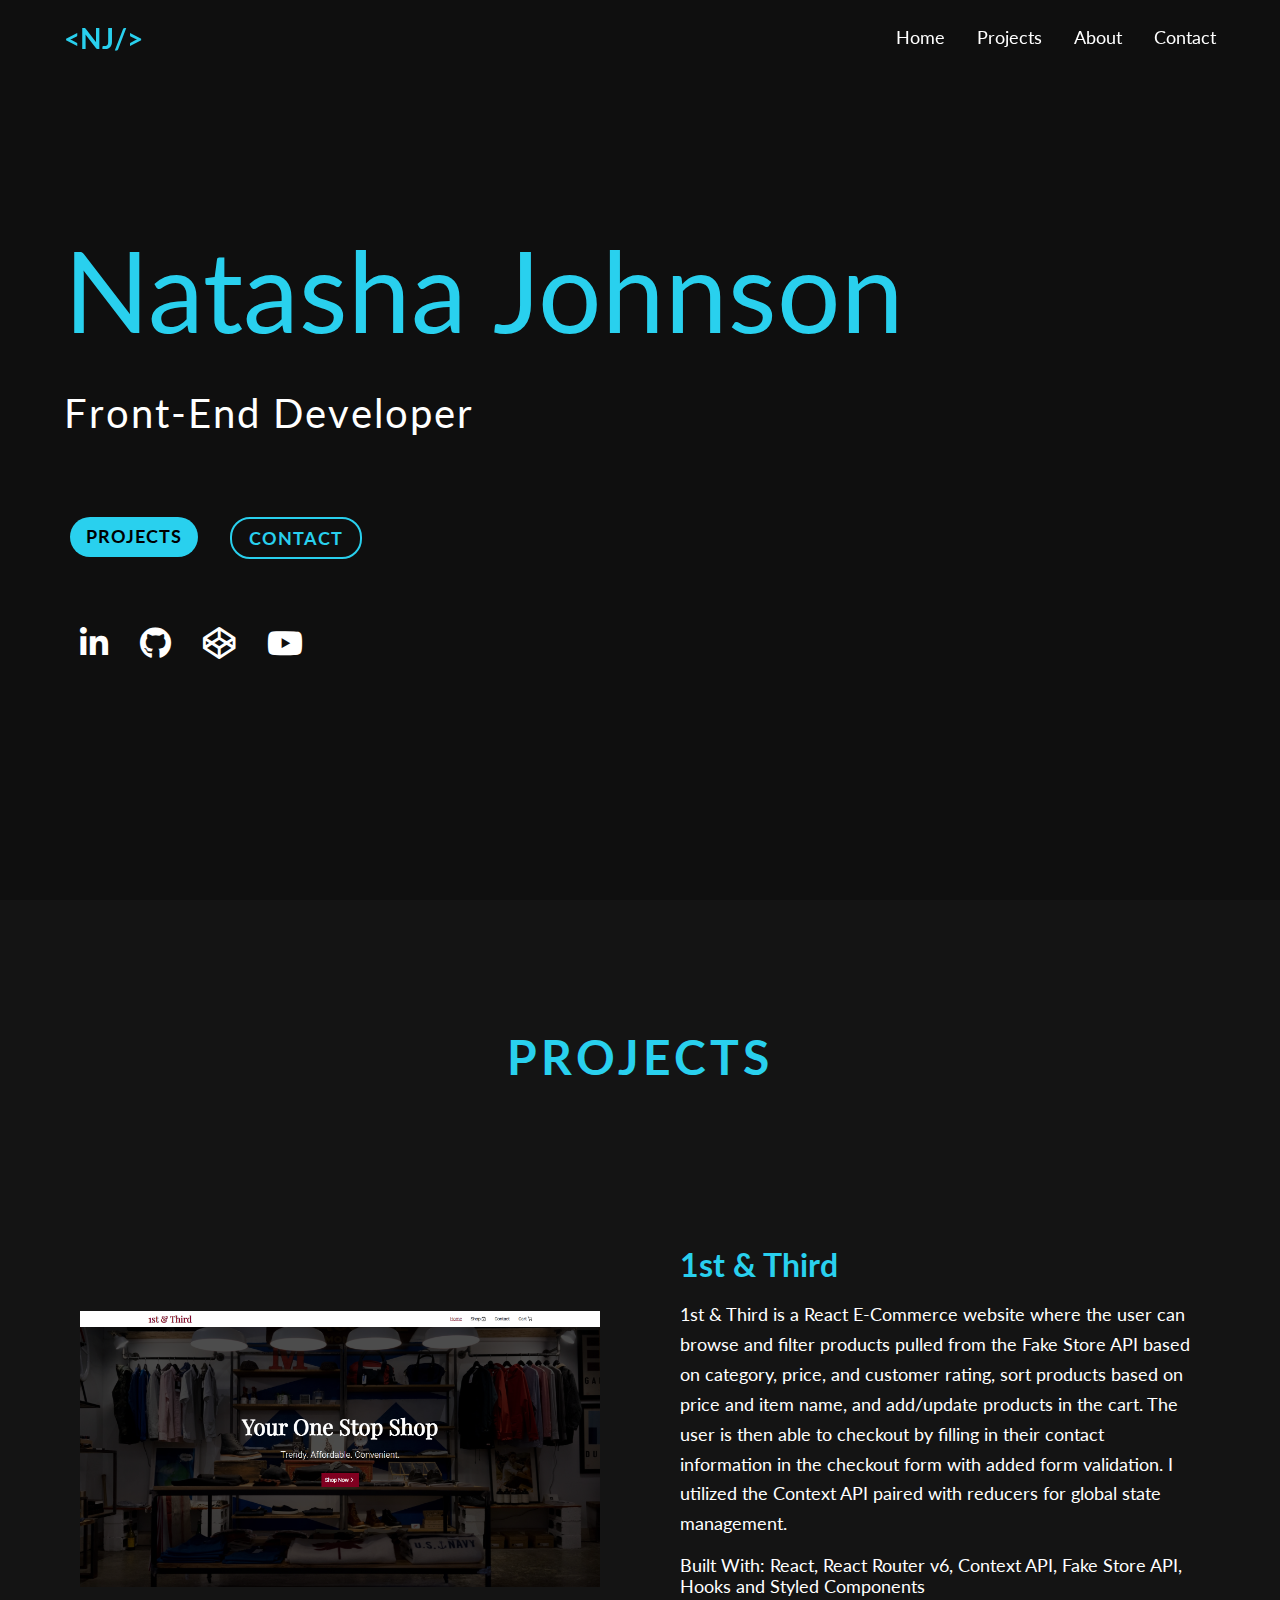
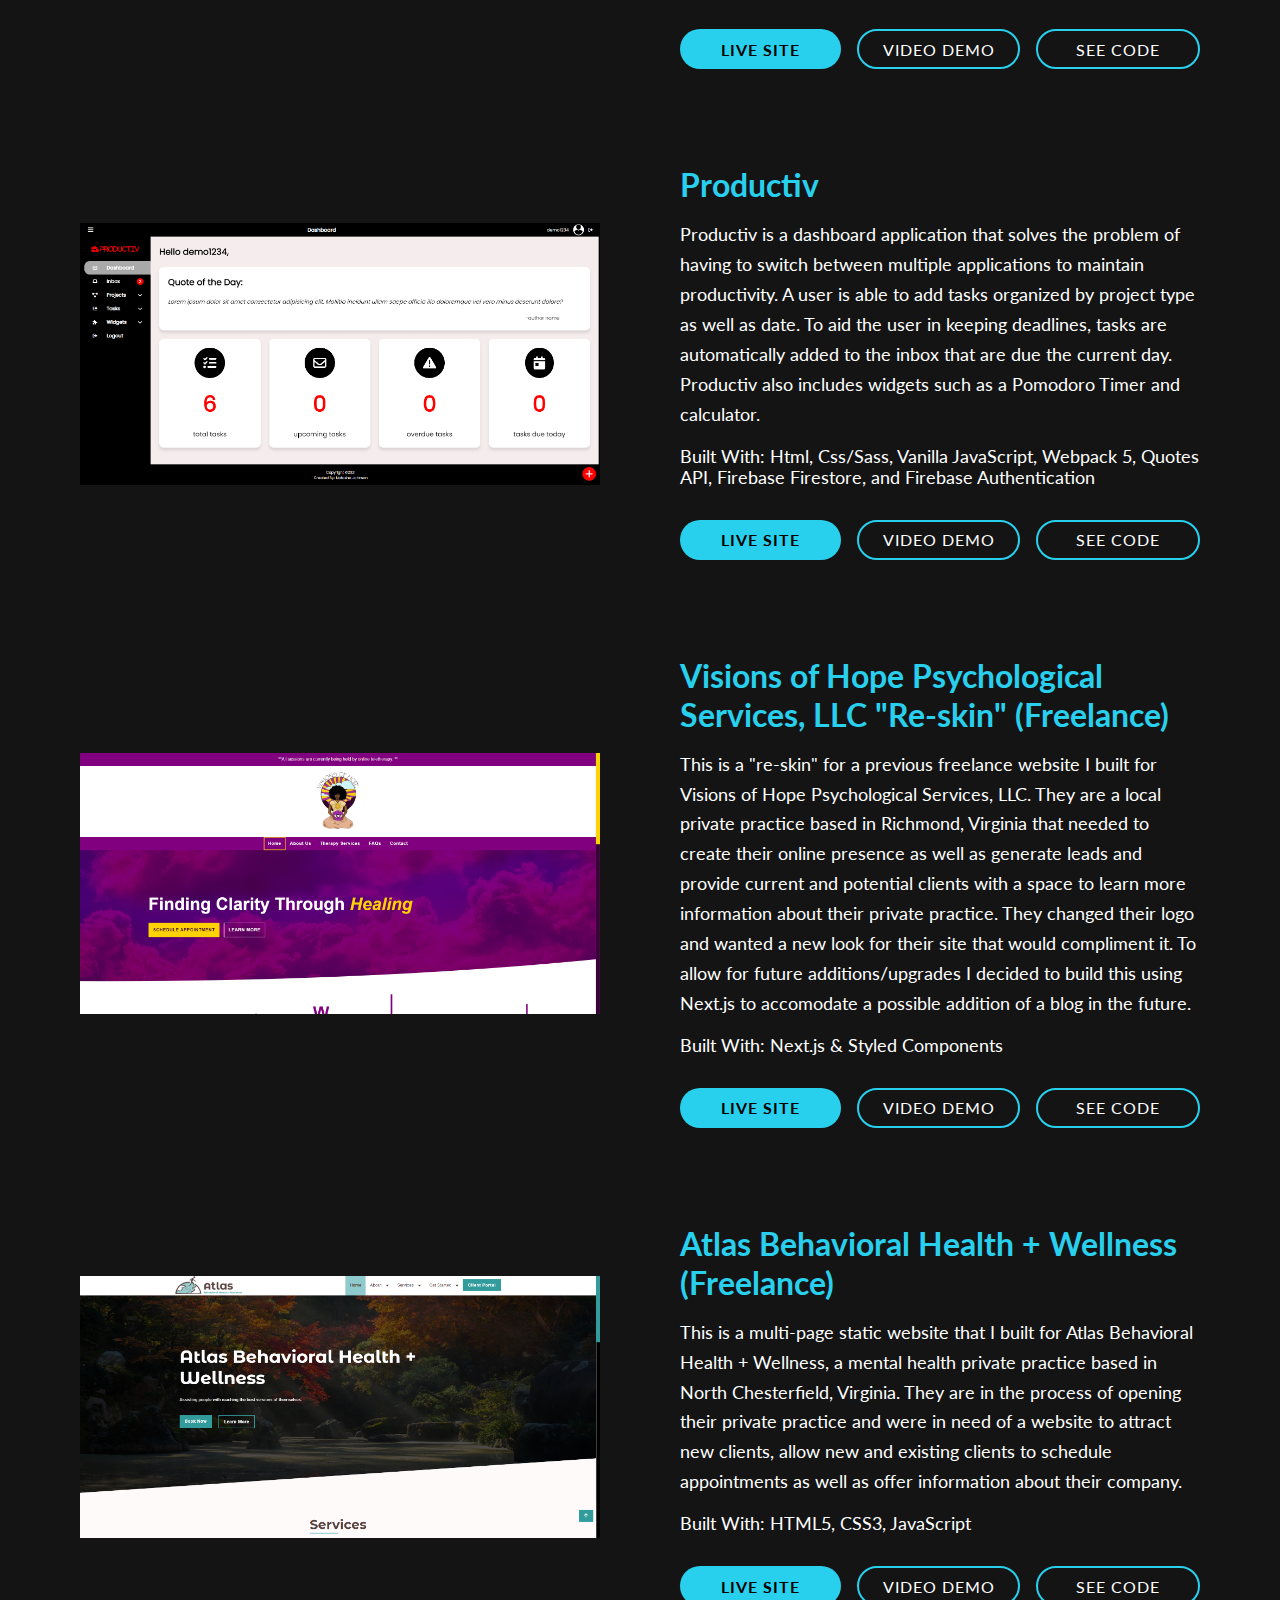
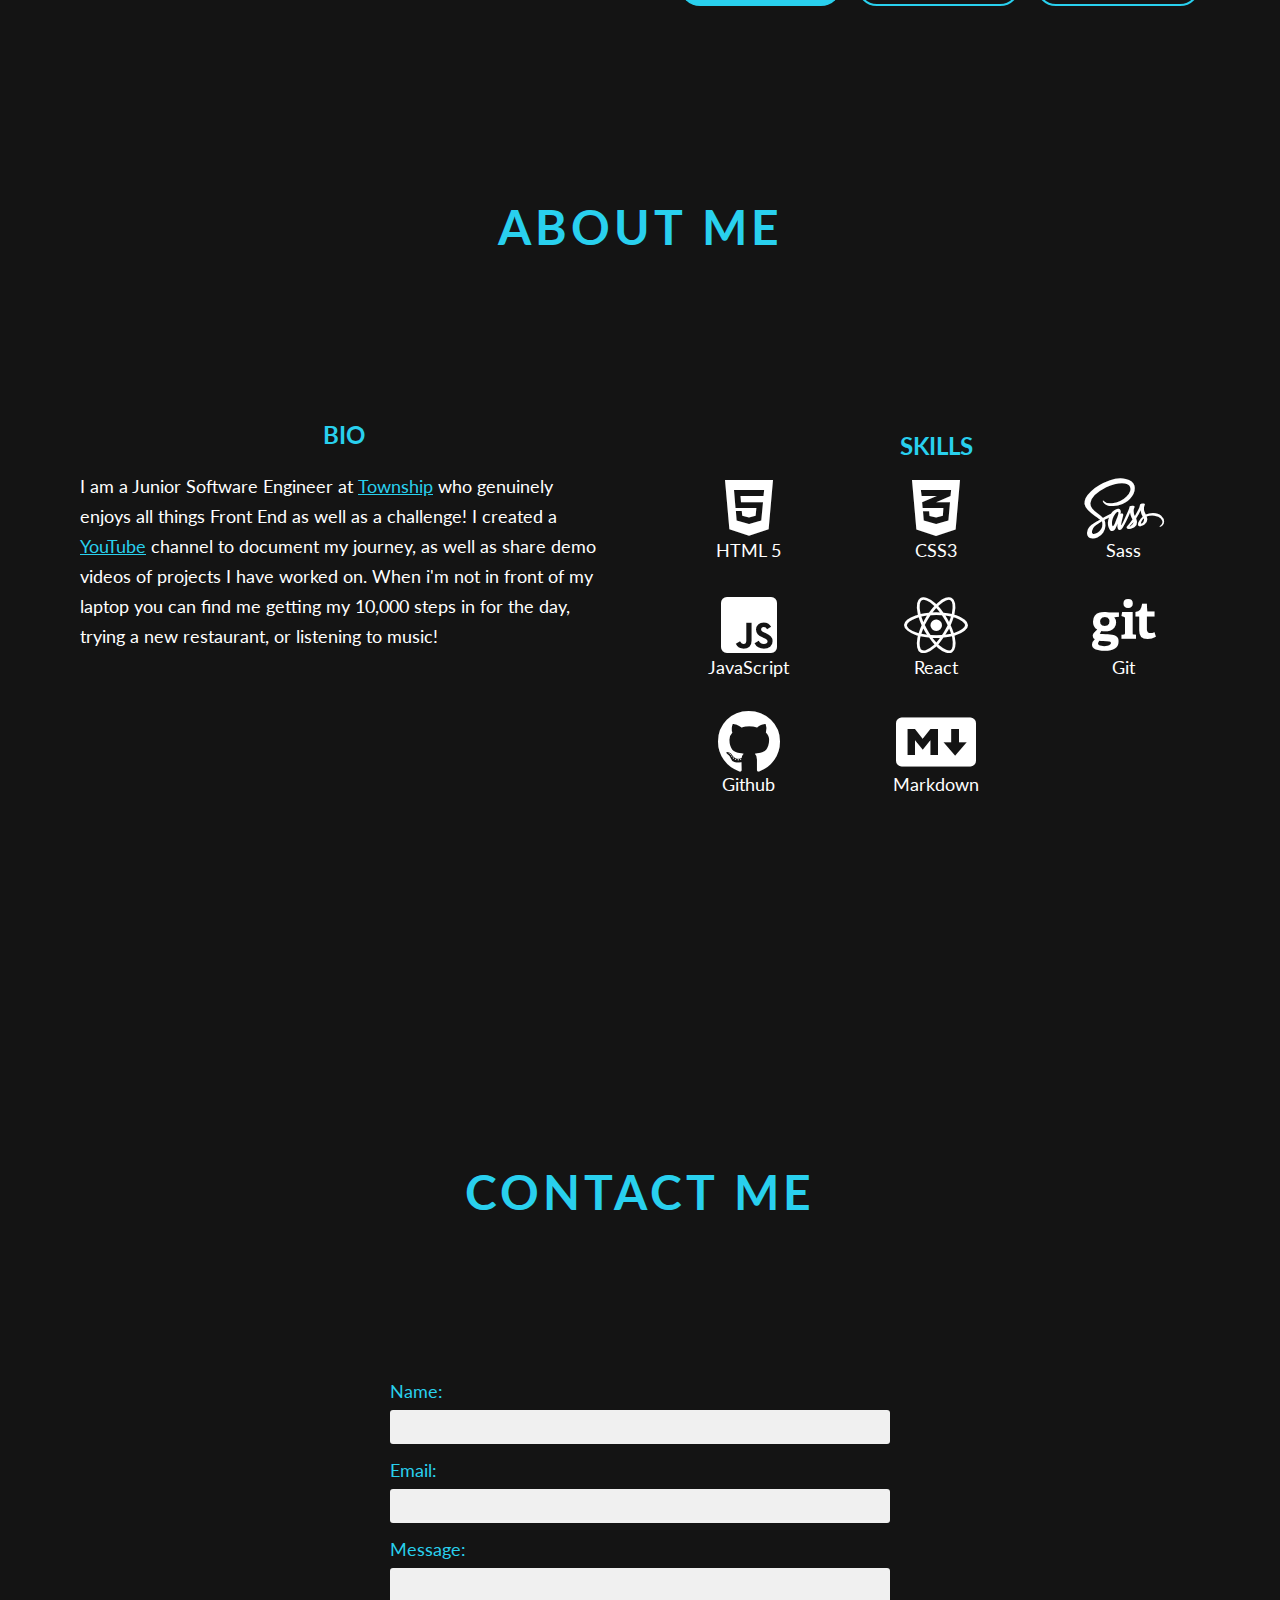
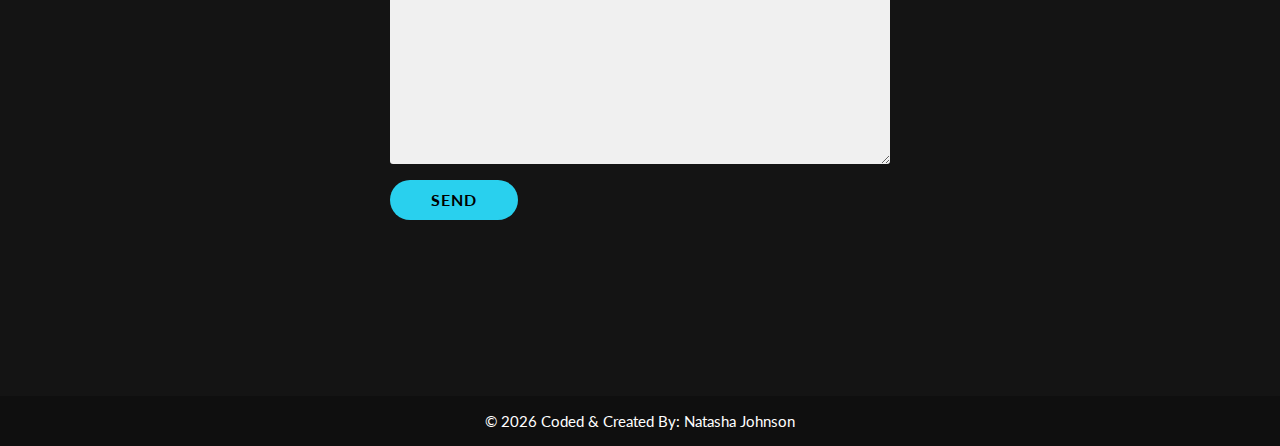
==== commit ac86e111: "fix wrong image link" ====
--- a/index.html
+++ b/index.html
@@ -245,7 +245,7 @@
 
           <div class="projects__card">
             <div class="projects__image">
-              <img src="./productiv_desktop.png" alt="Productiv" class="img" />
+              <img src="./desktop-after.png" alt="Productiv" class="img" />
             </div>
             <div class="projects__text">
               <h3 class="projects__title">Visions of Hope Psychological Services, LLC "Re-skin" (Freelance)</h3>
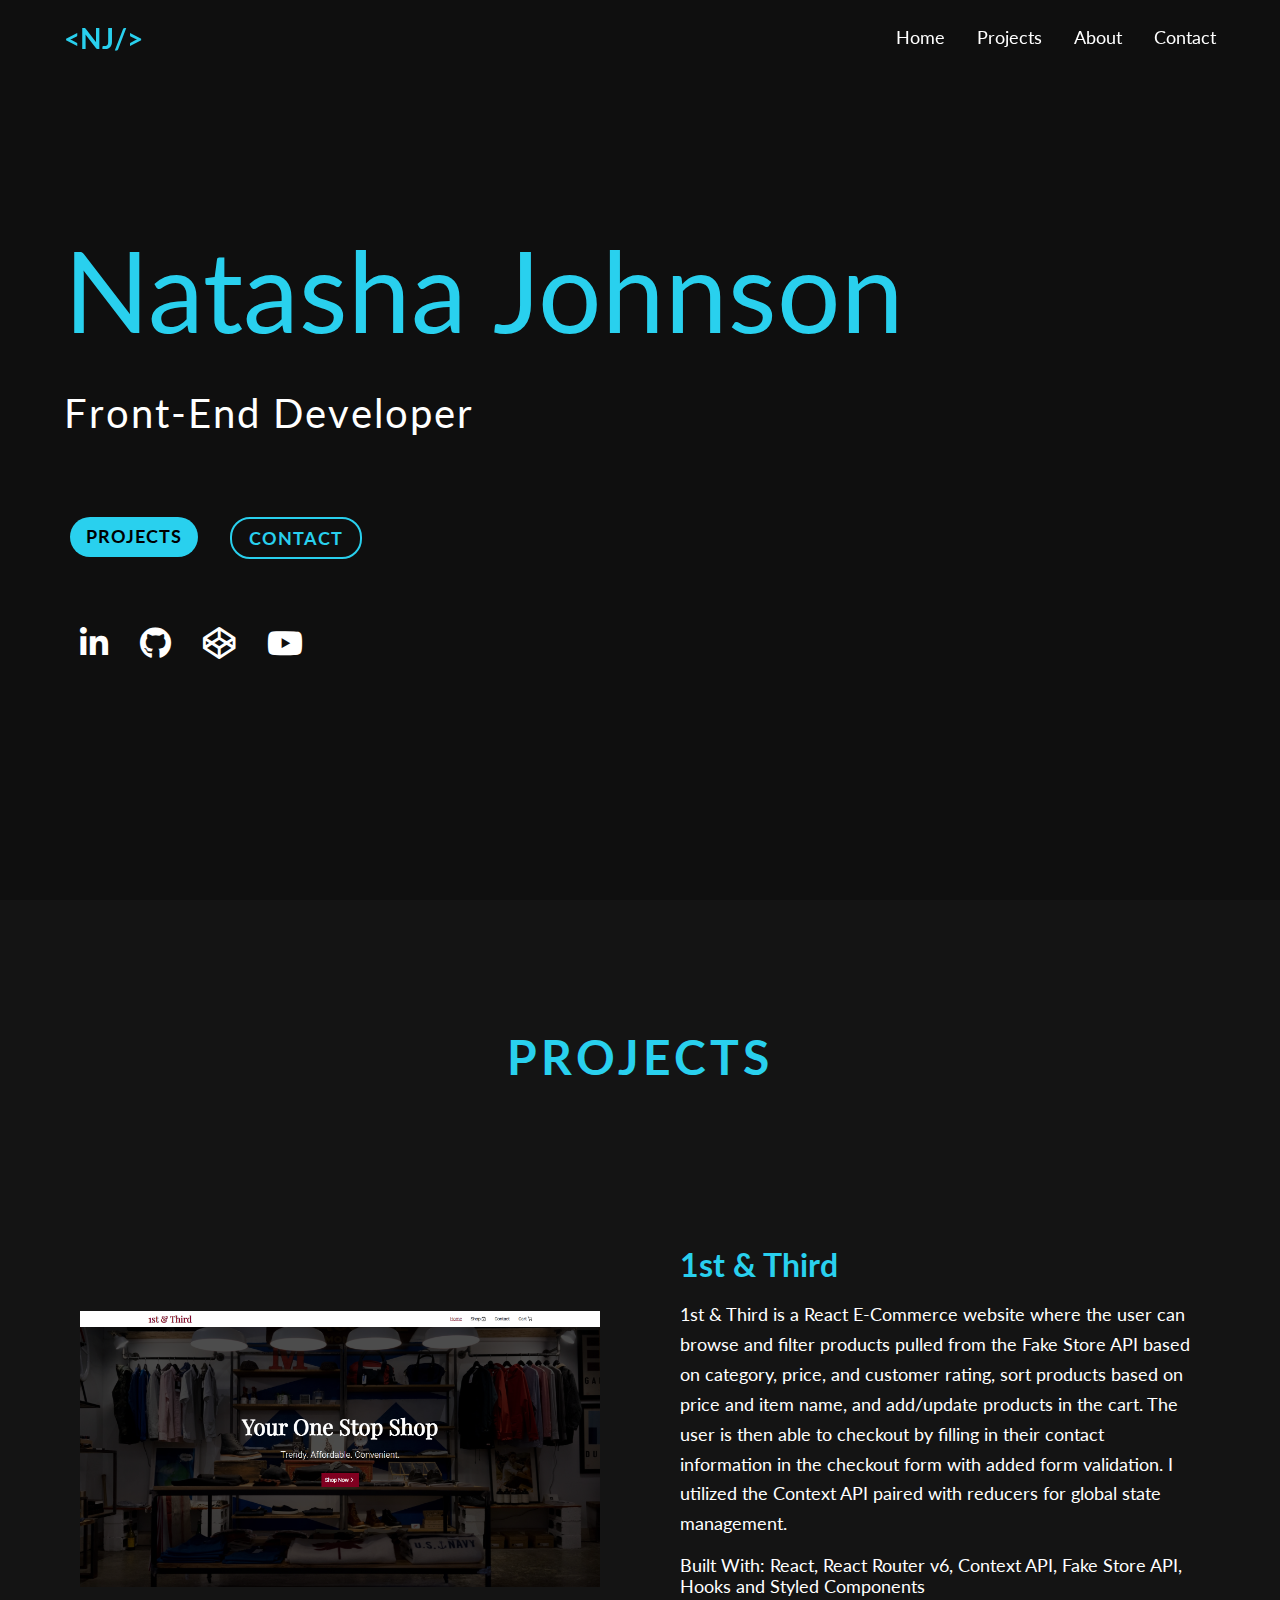
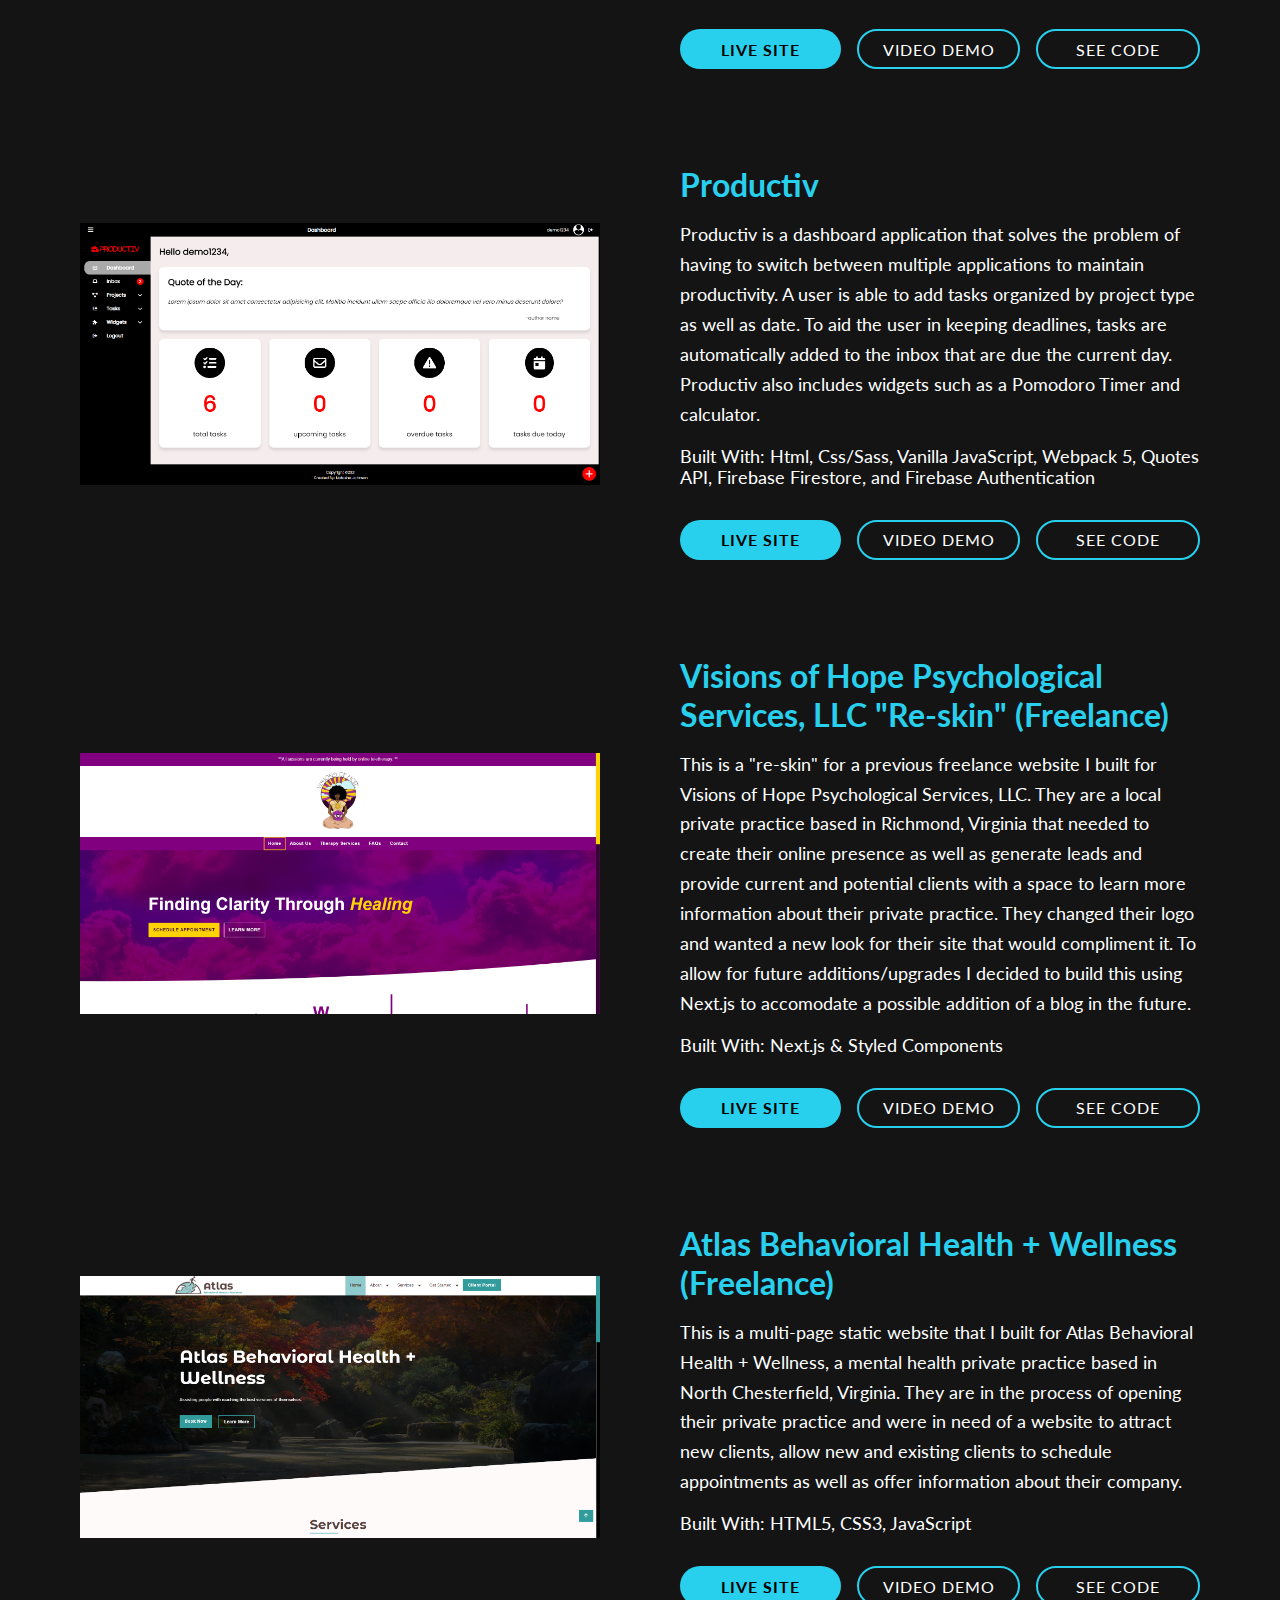
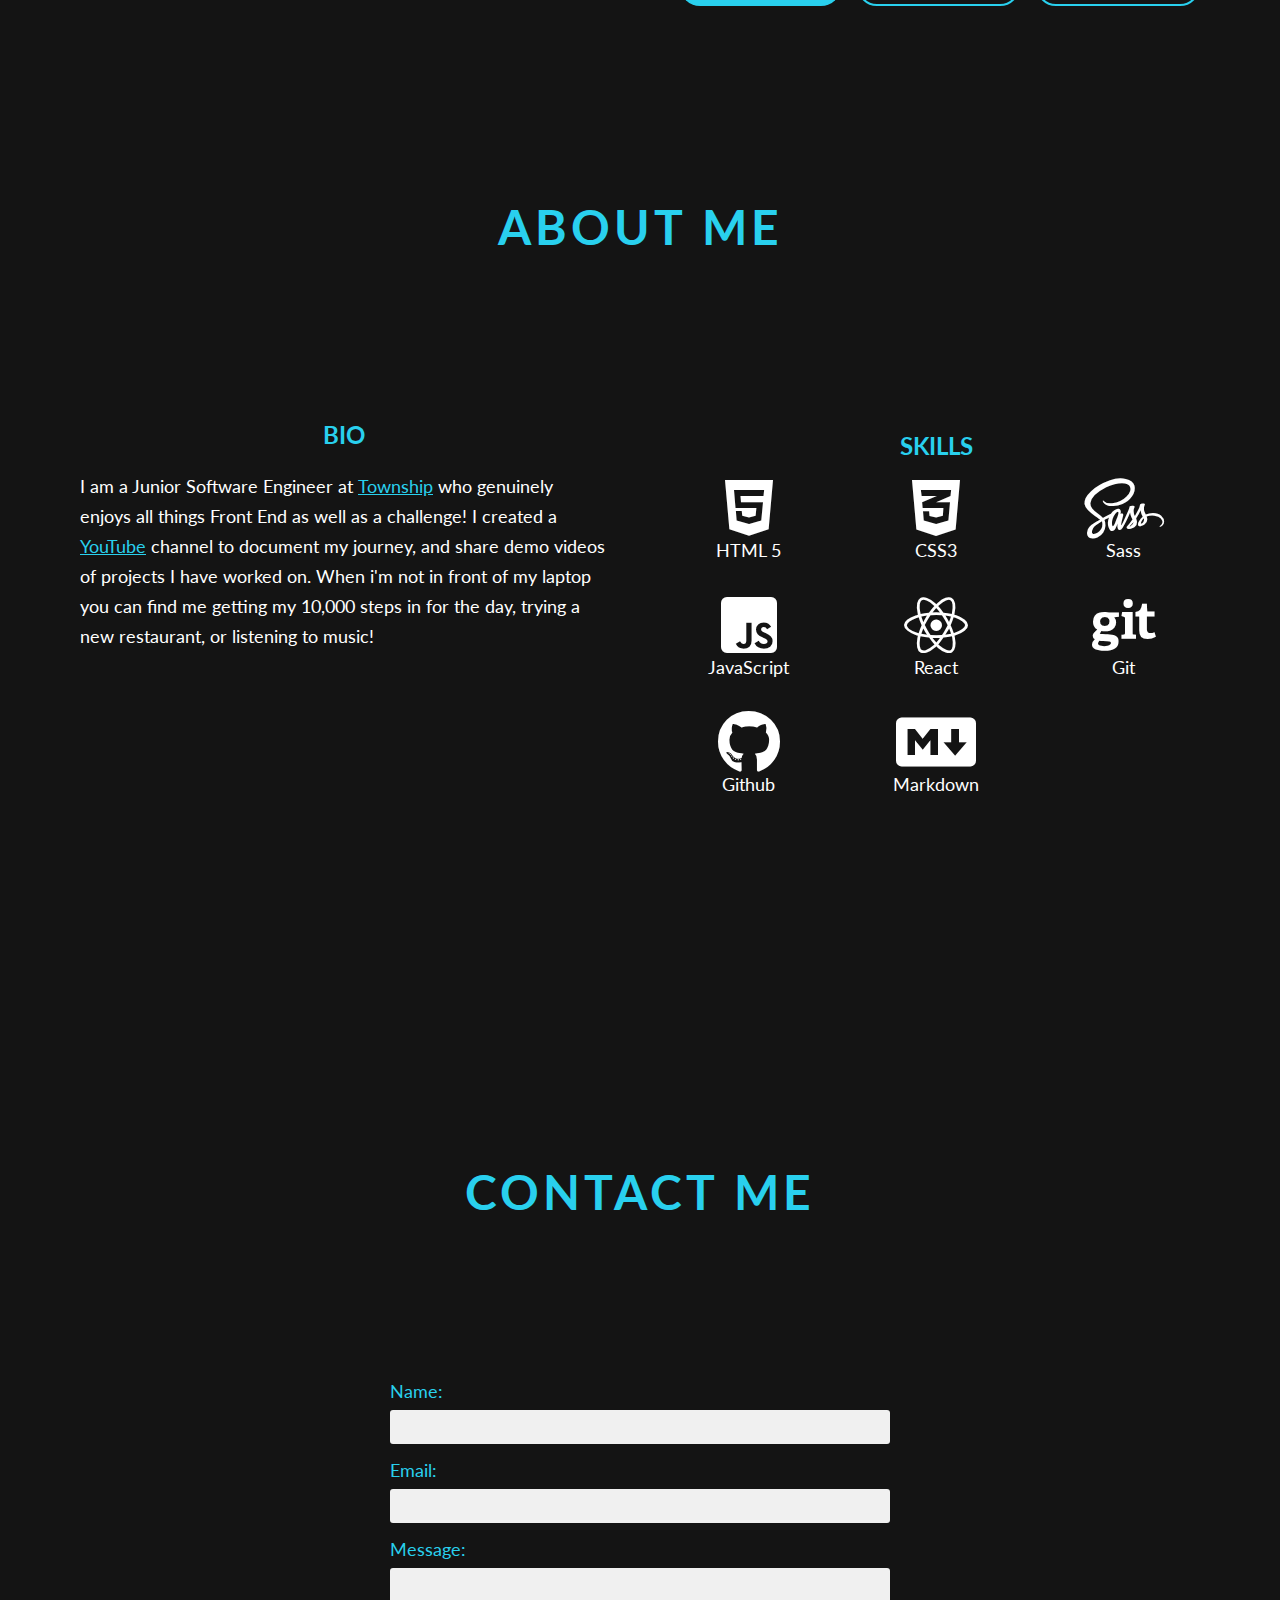
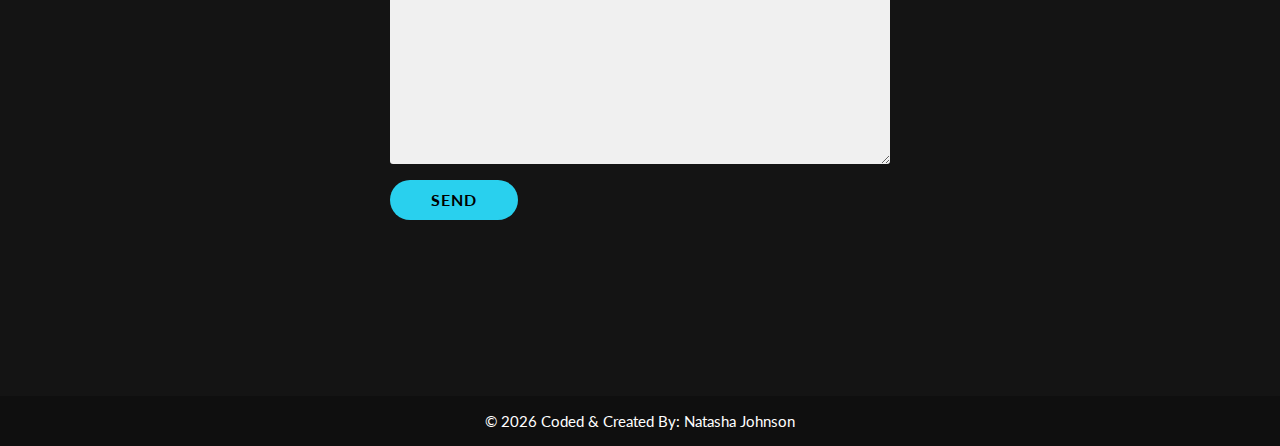
==== commit a37097ba: "fix bio text" ====
--- a/index.html
+++ b/index.html
@@ -361,7 +361,7 @@
                   rel="noopener"
                   >YouTube</a
                 >
-                channel to document my journey, as well as share demo videos of projects I
+                channel to document my journey, and share demo videos of projects I
                 have worked on.  When i'm not in front of my laptop you can find me getting my 10,000 steps in for the day, trying a new restaurant, or listening to music!
               </p>
             </div>
